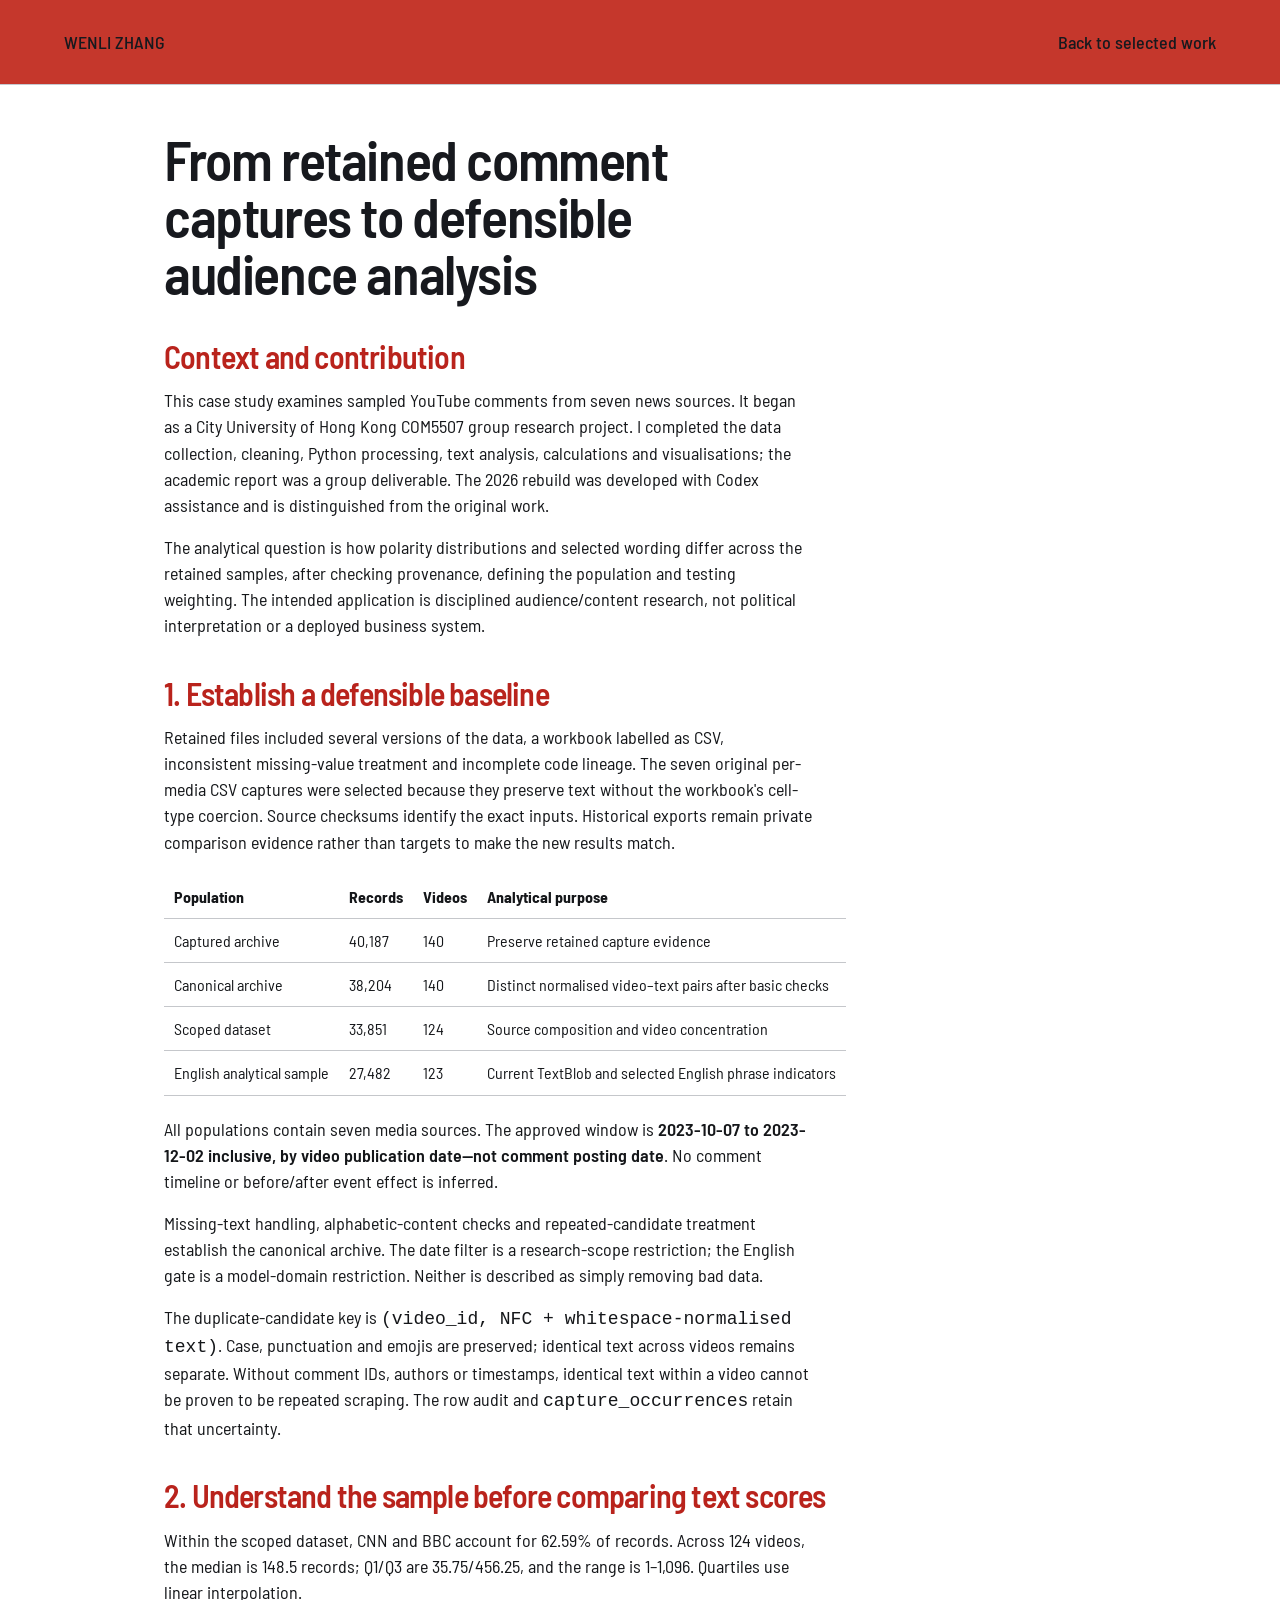
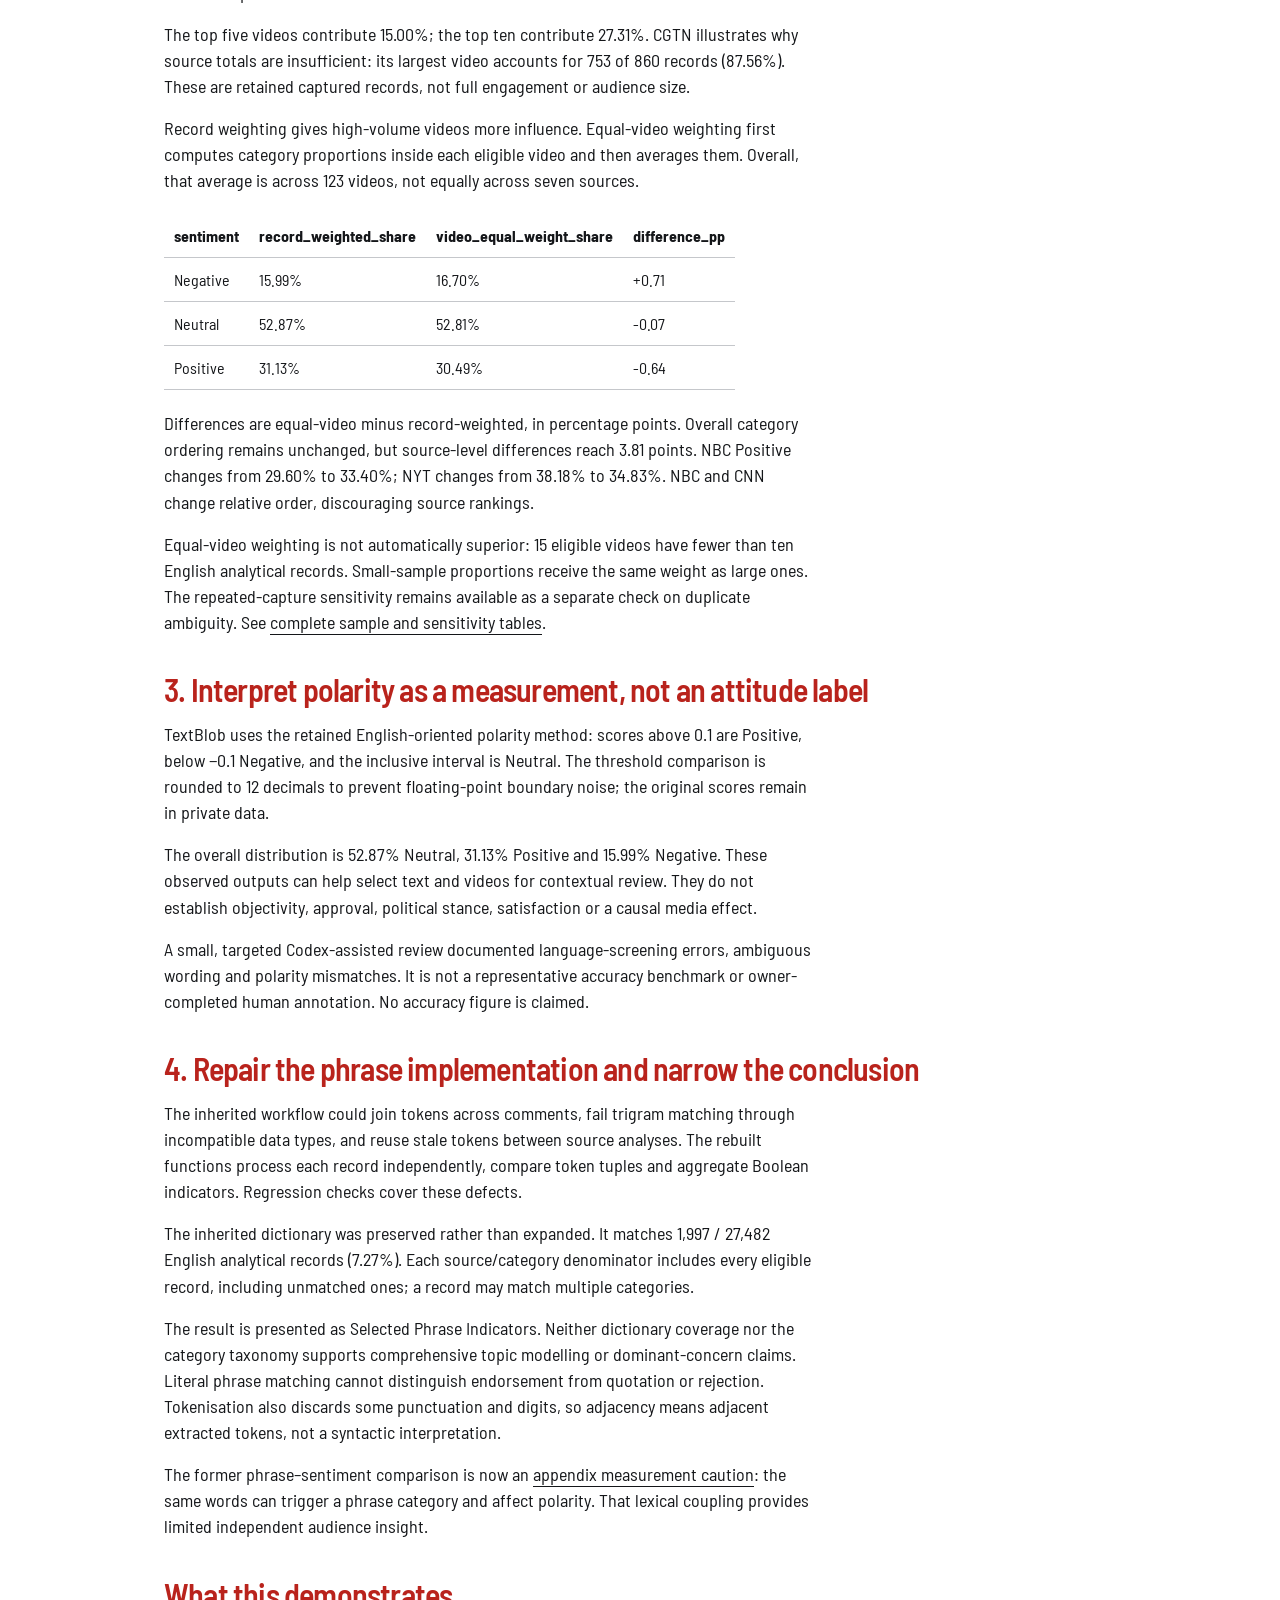
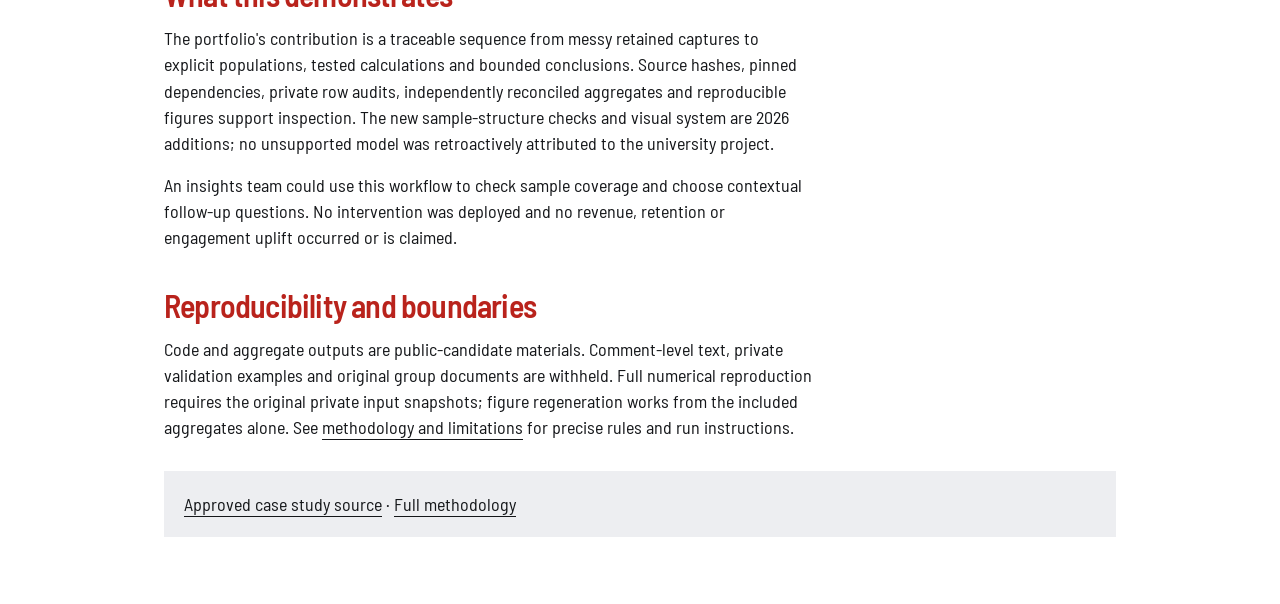
==== p01.html @ 50dbca5f "Publish approved Business Analyst portfolio" ====
<!doctype html><html lang="en"><head><meta charset="utf-8"><meta name="viewport" content="width=device-width,initial-scale=1"><title>Audience Comment Analysis · Wenli Zhang</title><link rel="stylesheet" href="case.css"></head><body><header class="detail-header"><nav class="wrap nav"><a href="index.html">WENLI ZHANG</a><a href="index.html#p01">Back to selected work</a></nav></header><main class="detail"><h1>From retained comment captures to defensible audience analysis</h1>
<h2>Context and contribution</h2>
<p>This case study examines sampled YouTube comments from seven news sources. It began as a City University of Hong Kong COM5507 group research project. I completed the data collection, cleaning, Python processing, text analysis, calculations and visualisations; the academic report was a group deliverable. The 2026 rebuild was developed with Codex assistance and is distinguished from the original work.</p>
<p>The analytical question is how polarity distributions and selected wording differ across the retained samples, after checking provenance, defining the population and testing weighting. The intended application is disciplined audience/content research, not political interpretation or a deployed business system.</p>
<h2>1. Establish a defensible baseline</h2>
<p>Retained files included several versions of the data, a workbook labelled as CSV, inconsistent missing-value treatment and incomplete code lineage. The seven original per-media CSV captures were selected because they preserve text without the workbook&#x27;s cell-type coercion. Source checksums identify the exact inputs. Historical exports remain private comparison evidence rather than targets to make the new results match.</p>
<table>
<tr><th>Population</th><th>Records</th><th>Videos</th><th>Analytical purpose</th></tr>
<tr><td>Captured archive</td><td>40,187</td><td>140</td><td>Preserve retained capture evidence</td></tr>
<tr><td>Canonical archive</td><td>38,204</td><td>140</td><td>Distinct normalised video–text pairs after basic checks</td></tr>
<tr><td>Scoped dataset</td><td>33,851</td><td>124</td><td>Source composition and video concentration</td></tr>
<tr><td>English analytical sample</td><td>27,482</td><td>123</td><td>Current TextBlob and selected English phrase indicators</td></tr>
</table>
<p>All populations contain seven media sources. The approved window is <strong>2023-10-07 to 2023-12-02 inclusive, by video publication date—not comment posting date</strong>. No comment timeline or before/after event effect is inferred.</p>
<p>Missing-text handling, alphabetic-content checks and repeated-candidate treatment establish the canonical archive. The date filter is a research-scope restriction; the English gate is a model-domain restriction. Neither is described as simply removing bad data.</p>
<p>The duplicate-candidate key is <code>(video_id, NFC + whitespace-normalised text)</code>. Case, punctuation and emojis are preserved; identical text across videos remains separate. Without comment IDs, authors or timestamps, identical text within a video cannot be proven to be repeated scraping. The row audit and <code>capture_occurrences</code> retain that uncertainty.</p>
<h2>2. Understand the sample before comparing text scores</h2>
<p>Within the scoped dataset, CNN and BBC account for 62.59% of records. Across 124 videos, the median is 148.5 records; Q1/Q3 are 35.75/456.25, and the range is 1–1,096. Quartiles use linear interpolation.</p>
<p>The top five videos contribute 15.00%; the top ten contribute 27.31%. CGTN illustrates why source totals are insufficient: its largest video accounts for 753 of 860 records (87.56%). These are retained captured records, not full engagement or audience size.</p>
<p>Record weighting gives high-volume videos more influence. Equal-video weighting first computes category proportions inside each eligible video and then averages them. Overall, that average is across 123 videos, not equally across seven sources.</p>
<table>
<tr><th>sentiment</th><th>record_weighted_share</th><th>video_equal_weight_share</th><th>difference_pp</th></tr>
<tr><td>Negative</td><td>15.99%</td><td>16.70%</td><td>+0.71</td></tr>
<tr><td>Neutral</td><td>52.87%</td><td>52.81%</td><td>-0.07</td></tr>
<tr><td>Positive</td><td>31.13%</td><td>30.49%</td><td>-0.64</td></tr>
</table>
<p>Differences are equal-video minus record-weighted, in percentage points. Overall category ordering remains unchanged, but source-level differences reach 3.81 points. NBC Positive changes from 29.60% to 33.40%; NYT changes from 38.18% to 34.83%. NBC and CNN change relative order, discouraging source rankings.</p>
<p>Equal-video weighting is not automatically superior: 15 eligible videos have fewer than ten English analytical records. Small-sample proportions receive the same weight as large ones. The repeated-capture sensitivity remains available as a separate check on duplicate ambiguity. See <a href="SAMPLE_STRUCTURE.md">complete sample and sensitivity tables</a>.</p>
<h2 id="measurement">3. Interpret polarity as a measurement, not an attitude label</h2>
<p>TextBlob uses the retained English-oriented polarity method: scores above 0.1 are Positive, below −0.1 Negative, and the inclusive interval is Neutral. The threshold comparison is rounded to 12 decimals to prevent floating-point boundary noise; the original scores remain in private data.</p>
<p>The overall distribution is 52.87% Neutral, 31.13% Positive and 15.99% Negative. These observed outputs can help select text and videos for contextual review. They do not establish objectivity, approval, political stance, satisfaction or a causal media effect.</p>
<p>A small, targeted Codex-assisted review documented language-screening errors, ambiguous wording and polarity mismatches. It is not a representative accuracy benchmark or owner-completed human annotation. No accuracy figure is claimed.</p>
<h2 id="validation-detail">4. Repair the phrase implementation and narrow the conclusion</h2>
<p>The inherited workflow could join tokens across comments, fail trigram matching through incompatible data types, and reuse stale tokens between source analyses. The rebuilt functions process each record independently, compare token tuples and aggregate Boolean indicators. Regression checks cover these defects.</p>
<p>The inherited dictionary was preserved rather than expanded. It matches 1,997 / 27,482 English analytical records (7.27%). Each source/category denominator includes every eligible record, including unmatched ones; a record may match multiple categories.</p>
<p>The result is presented as Selected Phrase Indicators. Neither dictionary coverage nor the category taxonomy supports comprehensive topic modelling or dominant-concern claims. Literal phrase matching cannot distinguish endorsement from quotation or rejection. Tokenisation also discards some punctuation and digits, so adjacency means adjacent extracted tokens, not a syntactic interpretation.</p>
<p>The former phrase–sentiment comparison is now an <a href="APPENDIX_PHRASE_SENTIMENT.md">appendix measurement caution</a>: the same words can trigger a phrase category and affect polarity. That lexical coupling provides limited independent audience insight.</p>
<h2>What this demonstrates</h2>
<p>The portfolio&#x27;s contribution is a traceable sequence from messy retained captures to explicit populations, tested calculations and bounded conclusions. Source hashes, pinned dependencies, private row audits, independently reconciled aggregates and reproducible figures support inspection. The new sample-structure checks and visual system are 2026 additions; no unsupported model was retroactively attributed to the university project.</p>
<p>An insights team could use this workflow to check sample coverage and choose contextual follow-up questions. No intervention was deployed and no revenue, retention or engagement uplift occurred or is claimed.</p>
<h2>Reproducibility and boundaries</h2>
<p>Code and aggregate outputs are public-candidate materials. Comment-level text, private validation examples and original group documents are withheld. Full numerical reproduction requires the original private input snapshots; figure regeneration works from the included aggregates alone. See <a href="METHODOLOGY_AND_LIMITATIONS.md">methodology and limitations</a> for precise rules and run instructions.</p><div class="source-links"><a href="CASE_STUDY.md">Approved case study source</a> · <a href="METHODOLOGY_AND_LIMITATIONS.md">Full methodology</a></div></main></body></html>
---- case.css ----
@font-face{font-family:Barlow;src:url(barlow-semi-condensed-0.ttf);font-weight:400;font-display:swap}
@font-face{font-family:Barlow;src:url(barlow-semi-condensed-1.ttf);font-weight:500;font-display:swap}
@font-face{font-family:Barlow;src:url(barlow-semi-condensed-2.ttf);font-weight:600;font-display:swap}
@font-face{font-family:Barlow;src:url(barlow-semi-condensed-3.ttf);font-weight:700;font-display:swap}
:root{--red:oklch(55% .18 29);--red-dark:oklch(46% .15 29);--ink:oklch(20% .006 260);--muted:oklch(44% .012 260);--grey:oklch(95% .004 260);--line:oklch(83% .006 260);--white:oklch(100% 0 0);--soft-ink:oklch(83% .005 260);--space:clamp(22px,5vw,72px)}
*{box-sizing:border-box}html{scroll-behavior:smooth;scroll-padding-top:24px}body{margin:0;background:var(--white);color:var(--ink);font:400 18px/1.45 Barlow,'Arial Narrow',sans-serif}a{color:inherit;text-underline-offset:5px}button{font:inherit;color:inherit;cursor:pointer}button,a{-webkit-tap-highlight-color:transparent}a:focus-visible,button:focus-visible,[tabindex]:focus-visible{outline:3px solid currentColor;outline-offset:5px}h1,h2,h3,p{margin:0}h1,h2,h3{text-wrap:balance}h1,h2{line-height:1.02;letter-spacing:-.025em;font-weight:600}h2{font-size:clamp(2.5rem,4vw,3.5rem)}h3{font-size:1.65rem;line-height:1.2;font-weight:600}p{max-width:70ch;text-wrap:pretty}strong,b{font-weight:600}.wrap{max-width:1360px;margin:auto;padding-inline:var(--space)}.skip{position:absolute;top:-100px;left:20px;background:white;color:black;z-index:10;padding:15px}.skip:focus{top:10px}.hero-band{background:var(--red);color:white}.nav{display:flex;align-items:center;justify-content:space-between;padding-block:20px}.nav a{display:inline-flex;min-height:44px;align-items:center;text-decoration:none;font-weight:500}.wordmark{font-size:1.05rem}.nav>div{display:flex;gap:30px}.hero{padding-block:45px 32px;display:grid;grid-template-columns:1.3fr 1fr;gap:48px;align-items:end}.hero h1{font-size:clamp(3.2rem,7.1vw,6rem);white-space:nowrap}.role{font-size:clamp(1.45rem,2.5vw,2rem);margin-top:15px;font-weight:500}.positioning{font-size:clamp(1.45rem,2.5vw,2rem);line-height:1.2}.hero-aside>p+p{font-size:1rem;margin-top:18px}.text-link{display:inline-flex;align-items:center;justify-content:space-between;gap:28px;font-weight:500;text-decoration:none;border-bottom:1px solid currentColor;min-height:44px}.hero .text-link{margin-top:19px}.text-link span{transition:transform .2s ease-out}.text-link:hover span{transform:translate(2px,-2px)}.hero-chain{display:flex;gap:24px;align-items:center;padding-block:15px 24px;font-size:1rem}.hero-chain b{font-weight:400;opacity:.65}.hero-chain span{transition:transform .2s ease-out}.hero-chain:hover span:nth-last-child(1){transform:translateX(5px)}
.p01{padding-block:54px 50px}.project-heading{display:grid;grid-template-columns:72px 1fr auto;gap:22px;align-items:end}.project-number{font-size:2.75rem;font-weight:600;align-self:start;color:var(--red-dark);line-height:1}.project-purpose{font-size:1.05rem;margin-bottom:10px;color:var(--muted)}.project-heading .text-link{margin-bottom:2px}.evidence-summary{display:grid;grid-template-columns:1.65fr 1fr 1fr;gap:34px;margin-top:30px;align-items:start}.evidence-summary>a{text-decoration:none}.evidence-summary strong{font-size:clamp(2.8rem,4.2vw,4rem);line-height:1.1;display:block;color:var(--red-dark);font-variant-numeric:tabular-nums}.evidence-summary .population strong{white-space:nowrap}.evidence-summary small{font-size:.65em}.evidence-summary p{font-size:1.08rem;margin-top:8px;max-width:26ch}.tool-line{margin-top:20px;font-size:1rem;font-weight:500}.decision{margin-top:34px;border-top:2px solid var(--ink);background:var(--grey);padding:24px 28px 18px}.decision-head{display:flex;justify-content:space-between;gap:25px;align-items:center}.context{font-size:1rem}.context b{font-size:1.2rem}.context span{margin-inline:8px;color:var(--muted)}.tabs{display:flex;gap:24px;margin-top:20px;border-bottom:1px solid var(--line)}.tabs button{border:0;background:none;padding:10px 0;min-height:44px;position:relative}.tabs button[aria-selected=true]{font-weight:600;color:var(--red-dark)}.tabs button[aria-selected=true]:after{content:'';height:3px;background:currentColor;position:absolute;bottom:-1px;left:0;right:0}#decision-panel{padding-block:22px;min-height:260px}.view-title{font-size:1.2rem;font-weight:500;margin-bottom:16px}.view-note{font-size:1rem;color:var(--muted);margin-top:14px}.distribution{display:grid;grid-template-columns:1fr 1fr 1fr;gap:32px}.distribution strong{font-size:2.5rem;line-height:1;display:block;margin:9px 0 13px;font-variant-numeric:tabular-nums}.bar-track{height:14px;background:oklch(86% .005 260);position:relative}.bar-mark{display:block;height:100%;width:var(--value);background:var(--ink)}.distribution>div:nth-child(2) .bar-mark{background:oklch(58% .008 260)}.distribution>div:nth-child(3) .bar-mark{background:var(--red)}.axis-note{font-size:.9rem;margin-top:8px;color:var(--muted)}.decision-foot{border-top:1px solid var(--line);padding-top:13px;display:flex;justify-content:space-between;gap:20px;font-size:.95rem}.decision-foot p{max-width:65ch}.source-table{width:100%;border-collapse:collapse;font-size:1rem;table-layout:fixed}.source-table th{text-align:left;font-weight:500;padding:8px 12px 8px 0}.source-table td{padding:7px 12px 7px 0;border-top:1px solid var(--line);font-variant-numeric:tabular-nums}.source-table .source-value{position:relative;isolation:isolate;padding:3px 5px;display:block}.source-table th:first-child{width:15%}.source-table th:nth-child(2){width:16%}.weight-legend{display:flex;gap:20px;font-size:.95rem;margin-bottom:16px;flex-wrap:wrap}.weight-legend span:before{content:'';display:inline-block;width:18px;height:8px;background:var(--ink);margin-right:7px}.weight-legend span+span:before{background:var(--red)}.weight-grid{display:grid;grid-template-columns:repeat(3,1fr);gap:30px}.weight-item h4{margin:0 0 12px;font-size:1.15rem;font-weight:500}.weight-row{display:grid;grid-template-columns:1fr 58px;gap:10px;align-items:center;margin-bottom:8px;font-size:1rem;font-variant-numeric:tabular-nums}.weight-row .bar-track{height:9px}.weight-row:nth-of-type(2) .bar-mark{background:var(--red)}.delta{font-size:1.5rem;font-weight:600;margin-top:10px;display:block}.weight-message{margin-top:19px;font-size:1.05rem;max-width:none}.weight-message strong{color:var(--red-dark)}
.validation{margin-top:34px;display:grid;grid-template-columns:1fr 2fr;gap:38px;border-top:1px solid var(--line);padding-top:28px;align-items:center}.coverage-number strong{font-size:clamp(4rem,7vw,6rem);line-height:1;color:var(--red-dark);display:block}.coverage-number span{font-size:1rem}.validation p{margin-top:10px;font-size:1.05rem;max-width:62ch}.claim-chain{list-style:none;padding:0;margin:18px 0 12px;display:flex;align-items:center;gap:18px;font-size:1rem}.claim-chain li:not(:last-child):after{content:'→';margin-left:18px}.claim-chain s{color:var(--muted);text-decoration-thickness:1px}.claim-chain strong{color:var(--red-dark)}.validation a{font-size:1rem;display:inline-block;min-height:32px}
.p02{background:var(--ink);color:white;padding-block:44px 34px}.p02 .project-number{color:oklch(75% .14 29)}.p02 .project-purpose{color:var(--soft-ink)}.p02 h2{font-size:clamp(2.5rem,3.6vw,3.15rem)}.experiment{margin-top:30px}.console-heading{display:flex;justify-content:space-between;gap:20px;align-items:center;margin-bottom:18px}.console-heading span{font-size:1rem;color:var(--soft-ink)}.experiment-layout{display:grid;grid-template-columns:260px 1fr;border-top:1px solid oklch(47% .01 260);border-bottom:1px solid oklch(47% .01 260)}.experiment-tabs{display:flex;flex-direction:column;padding-block:14px}.experiment-tabs button{border:0;background:transparent;display:flex;align-items:center;text-align:left;padding:15px 18px;font-size:2rem;font-weight:500;gap:20px}.experiment-tabs button>span{font-size:.95rem;color:var(--soft-ink)}.experiment-tabs button b{font-size:1rem;margin-left:auto;opacity:0}.experiment-tabs button[aria-selected=true]{background:var(--red)}.experiment-tabs button[aria-selected=true] span{color:white}.experiment-tabs button[aria-selected=true] b{opacity:1}#experiment-panel{padding:24px 32px;background:oklch(25% .007 260);min-height:280px}.experiment-view h4{font-size:1.55rem;font-weight:500;margin:0 0 13px}.signal-list{display:flex;gap:34px;margin:0 0 20px;padding:0;list-style:none}.signal-list strong{font-size:1.7rem}.signal-list span{display:block;color:var(--soft-ink);font-size:.95rem}.experiment-view p{font-size:1.05rem;max-width:66ch}.experiment-view p+p{margin-top:12px}.console-note{color:var(--soft-ink);font-size:.95rem!important}.prompt-flow{display:grid;grid-template-columns:1fr 1fr;gap:26px;margin-top:20px}.prompt-flow strong{display:block;font-size:1.25rem;margin-bottom:7px}.prompt-flow span{font-size:1rem;color:var(--soft-ink)}.test-plan{display:flex;gap:24px;margin-top:20px;flex-wrap:wrap}.test-plan span{padding-bottom:7px;border-bottom:1px solid var(--soft-ink);font-size:1.2rem}.p02-foot{display:flex;justify-content:space-between;gap:20px;margin-top:19px;font-size:.95rem;color:var(--soft-ink)}
.capabilities{padding-block:43px 45px}.capabilities>h2{font-size:clamp(1.75rem,3vw,2.45rem)}.cap-grid{display:grid;grid-template-columns:1fr 1fr 1fr;gap:40px;margin-top:25px}.cap-grid a{text-decoration:none;position:relative}.cap-grid h3{font-size:2rem;color:var(--red-dark);margin-bottom:8px}.cap-grid p{font-size:1.12rem}.cap-grid span{font-size:1rem;color:var(--muted);display:block;margin-top:8px}.cap-grid b{display:block;margin-top:15px;font-size:1rem}.cap-grid a:hover b{text-decoration:underline}footer{background:var(--grey);padding-block:35px}.contact-layout{display:grid;grid-template-columns:1.3fr 1fr;gap:40px}.background-path{font-size:1.5rem;font-weight:500;line-height:1.2}.education{font-size:1rem;margin-top:16px;color:var(--muted)}.contact-card h2{font-size:2.5rem}.contact-card>p{margin-top:9px;font-size:1.2rem}.contact-links{display:flex;gap:27px;margin-top:15px}.contact-links a{min-height:44px;display:flex;align-items:center;font-size:1.1rem}
.detail-header{background:var(--red);color:white}.detail{max-width:900px;margin:auto;padding:45px 24px 70px}.detail h1{font-size:3.5rem;margin-bottom:30px}.detail h2{font-size:2rem;margin-top:32px;margin-bottom:15px}.detail h3{margin-top:25px;margin-bottom:10px}.detail p{margin-bottom:16px}.detail ul{padding-left:23px}.detail table{border-collapse:collapse;width:100%;font-size:1rem;display:block;overflow:auto;margin-block:20px}.detail td,.detail th{text-align:left;padding:10px;border-bottom:1px solid var(--line)}.detail pre{white-space:pre-wrap;font-family:inherit}.detail .source-links{background:var(--grey);padding:20px;margin-top:30px}
@media(max-width:1100px){.hero{grid-template-columns:1.2fr 1fr;gap:30px}.hero h1{font-size:clamp(3.2rem,6.8vw,5rem)}.evidence-summary{gap:22px;grid-template-columns:1.5fr 1fr 1fr}.evidence-summary strong{font-size:3rem}.decision-head{align-items:start;flex-direction:column;gap:9px}.project-heading{grid-template-columns:60px 1fr auto}.claim-chain{gap:10px}.claim-chain li:not(:last-child):after{margin-left:10px}.experiment-layout{grid-template-columns:210px 1fr}.experiment-tabs button{font-size:1.7rem}}
@media(max-width:760px){body{font-size:17px}.nav{padding-block:10px}.nav>div{gap:18px}.nav .wordmark{font-size:.95rem}.nav a{font-size:1rem}.hero{display:block;padding-block:25px 22px}.hero h1{font-size:clamp(2.8rem,10vw,4.5rem)}.role{font-size:1.5rem;margin-top:10px}.hero-aside{margin-top:26px}.positioning{font-size:1.7rem}.hero-aside>p+p{font-size:1rem}.hero-chain{gap:12px;justify-content:space-between;padding-bottom:23px;font-size:.95rem}.hero-chain b{font-size:.9rem}.p01{padding-block:32px}.project-heading{grid-template-columns:45px 1fr;gap:13px}.project-heading h2{font-size:2.3rem}.project-number{font-size:2rem}.project-purpose{font-size:1rem;margin-bottom:8px}.project-heading>.text-link{grid-column:2;justify-self:start;font-size:1rem}.evidence-summary{grid-template-columns:1fr 1fr;gap:24px 19px;margin-top:25px}.population{grid-column:1/-1}.evidence-summary strong{font-size:2.8rem}.population strong{font-size:clamp(2.55rem,9vw,3.8rem)}.evidence-summary p{font-size:1rem;max-width:22ch}.tool-line{font-size:.95rem}.decision{margin-top:25px;padding:19px 16px 16px;margin-inline:-6px}.decision h3{font-size:1.5rem}.context{font-size:.95rem}.context b{font-size:1.1rem}.context span{margin-inline:3px}.tabs{gap:22px;margin-top:15px}.tabs button{font-size:1rem}.distribution{display:block}.distribution>div{display:grid;grid-template-columns:1fr auto;align-items:center;margin-bottom:20px}.distribution strong{font-size:1.7rem;margin:0}.distribution .bar-track{grid-column:1/-1;margin-top:8px;height:11px}.view-title{font-size:1.1rem}.axis-note{font-size:.9rem}.decision-foot{display:block;font-size:.95rem}.decision-foot a{margin-top:8px;display:inline-block;min-height:35px}.source-table{font-size:.92rem}.source-table th{font-size:.875rem;padding-right:5px}.source-table td{padding-right:5px}.source-table th:first-child{width:15%}.source-table th:nth-child(2){width:18%}.source-table .source-value{padding-inline:2px}.weight-grid{grid-template-columns:1fr;gap:17px}.weight-item{display:grid;grid-template-columns:90px 1fr;gap:0 12px}.weight-item h4{grid-column:1;grid-row:1/3;font-size:1rem}.weight-row{grid-column:2;margin-bottom:4px}.delta{grid-column:2;font-size:1.1rem;margin-top:2px}.weight-legend{gap:12px;font-size:.9rem}.weight-message{font-size:1rem}.validation{grid-template-columns:1fr;gap:18px;margin-top:27px;padding-top:22px}.coverage-number{display:flex;align-items:baseline;gap:16px}.coverage-number strong{font-size:4.2rem}.claim-chain{display:block;margin-block:17px}.claim-chain li{margin-bottom:10px}.claim-chain li:not(:last-child):after{content:'↓';display:block;margin:6px 0 0}.validation h3{font-size:1.6rem}.p02{padding-block:32px}.p02 h2{font-size:2.3rem}.console-heading{display:block}.console-heading h3{font-size:1.5rem}.console-heading span{display:block;margin-top:8px;font-size:.95rem}.experiment-layout{display:block}.experiment-tabs{flex-direction:row;padding:12px 0;gap:3px}.experiment-tabs button{font-size:1.2rem;flex:1;justify-content:center;padding:12px 3px;gap:6px}.experiment-tabs button>span{font-size:.875rem}.experiment-tabs button b{display:none}#experiment-panel{padding:20px 17px;min-height:315px}.signal-list{gap:23px}.signal-list strong{font-size:1.5rem}.experiment-view h4{font-size:1.4rem}.prompt-flow{gap:18px}.p02-foot{display:block}.p02-foot p+p{margin-top:8px}.capabilities{padding-block:31px}.capabilities>h2{font-size:1.75rem}.cap-grid{grid-template-columns:1fr;gap:23px}.cap-grid a{padding-bottom:20px;border-bottom:1px solid var(--line)}.cap-grid a:last-child{border:0;padding-bottom:0}.cap-grid h3{font-size:1.9rem}.cap-grid b{margin-top:8px}.contact-layout{grid-template-columns:1fr;gap:28px}.contact-card h2{font-size:2.3rem}.detail h1{font-size:2.7rem}}
@media(prefers-reduced-motion:reduce){html{scroll-behavior:auto}*,*:before,*:after{animation:none!important;transition:none!important}}
@media print{.tabs,.experiment-tabs,.skip,.nav{display:none}body{color:black}a{color:inherit}.hero-band,.p02,footer{background:white;color:black}.p02 .project-purpose,.console-heading span,.console-note,.p02-foot{color:black}#experiment-panel{background:white}}

.sr-only{position:absolute;width:1px;height:1px;padding:0;margin:-1px;overflow:hidden;clip:rect(0,0,0,0);white-space:nowrap;border:0}

.source-value:before{content:"";position:absolute;inset:0 auto 0 0;width:var(--value);background:oklch(85% .008 260);z-index:-1}
#population-graphic{margin-top:18px;max-width:450px}.population-row{display:grid;grid-template-columns:105px 1fr 52px;gap:10px;align-items:center;font-size:.95rem;margin-top:8px}.population-row i{display:block;height:8px;position:relative;background:var(--grey)}.population-row i:before{content:'';height:100%;display:block;width:var(--stage);background:var(--ink)}.population-row:last-child i:before{background:var(--red)}.population-row b{text-align:right;font-weight:500;font-variant-numeric:tabular-nums}#coverage-graphic{height:17px;max-width:285px;background:var(--grey);margin-top:17px}#coverage-graphic span{height:100%;display:block;background:var(--red)}
.signal-graphic,.generation-graphic,.test-graphic{display:grid;grid-template-columns:1.1fr 45px 1fr;align-items:center;gap:25px;margin:22px 0}.signal-inputs>div:first-child{font-size:1.8rem;font-weight:500;display:flex;justify-content:space-between;gap:15px;border-bottom:2px solid white;padding-bottom:8px}.signal-inputs>div:first-child span{color:var(--soft-ink);font-size:1.4rem}.signal-context{font-size:1.15rem;margin-top:12px;display:flex;gap:15px;justify-content:space-between;align-items:center}.signal-context small{font-size:.9rem;color:var(--soft-ink)}.flow-arrow{font-size:2.2rem;font-weight:400;color:oklch(75% .14 29);text-align:center}.reference-output strong,.test-end strong{font-size:1.65rem;display:block;line-height:1.15}.reference-output>span,.test-end>span,.draft-output>span{display:block;font-size:1rem;color:var(--soft-ink);margin-top:9px}.pattern-strip{display:flex;gap:12px;flex-wrap:wrap;margin:18px 0 14px}.pattern-strip span{padding:4px 11px;border:1px solid oklch(56% .01 260);font-size:.95rem}.prompt-rules{display:flex;flex-direction:column;gap:10px}.prompt-rules span{font-size:1.15rem;padding-block:4px;border-bottom:1px solid oklch(52% .01 260)}.draft-slots{display:flex;gap:8px;margin-bottom:12px}.draft-slots i{font-style:normal;display:flex;justify-content:center;align-items:center;width:35px;height:46px;border:1px solid var(--soft-ink);font-size:1.05rem}.draft-output>strong{display:block;font-size:1.5rem}.test-branches{display:flex;flex-direction:column;gap:7px}.test-branches span{border:1px solid oklch(56% .01 260);padding:7px 13px;font-size:1.2rem}.test-branches b{font-size:.9rem;color:var(--soft-ink);text-align:center}.test-status{font-size:.95rem!important;color:oklch(78% .12 29);font-weight:500;margin-top:15px}
@media(min-width:761px) and (max-width:1100px){.evidence-summary{grid-template-columns:1.6fr 1fr;gap:22px 35px}.population{grid-row:1/3}.weight-proof,.phrase-proof{grid-column:2}.evidence-summary strong{font-size:2.8rem}.signal-graphic,.generation-graphic,.test-graphic{gap:12px;grid-template-columns:1fr 25px 1fr}.signal-inputs>div:first-child{font-size:1.4rem}.signal-context{display:block}.reference-output strong,.test-end strong{font-size:1.4rem}.draft-slots{gap:4px}.draft-slots i{width:25px}}
@media(max-width:760px){.population-row{font-size:.9rem;grid-template-columns:102px 1fr 50px}.coverage-number{flex-wrap:wrap}#coverage-graphic{flex-basis:100%;margin-top:0;max-width:none}.signal-graphic,.generation-graphic,.test-graphic{grid-template-columns:1fr;gap:13px;margin:17px 0}.flow-arrow{transform:rotate(90deg);justify-self:center;font-size:1.6rem;line-height:1}.signal-inputs>div:first-child{font-size:1.65rem}.signal-context{margin-top:7px}.reference-output strong,.test-end strong{font-size:1.5rem}.reference-output>span,.test-end>span,.draft-output>span{margin-top:4px}.pattern-strip{gap:8px}.pattern-strip span{padding:3px 7px;font-size:.9rem}.draft-slots i{width:40px;height:47px}.prompt-rules{gap:7px}.prompt-rules span{font-size:1.1rem}.test-branches{flex-direction:row;align-items:center}.test-branches span{font-size:1rem;padding:6px 8px}.test-status{font-size:.9rem!important}}

/* C5 case hierarchy; personal name stays black. */
.detail-header a{color:#17191e}.detail h1{color:#17191e;max-width:18ch;line-height:1.02}.detail h2{margin-top:2.4rem;color:#b9231c}.detail{max-width:1000px}.detail p{max-width:72ch}.detail-header{border-bottom:1px solid #c5c9d0}
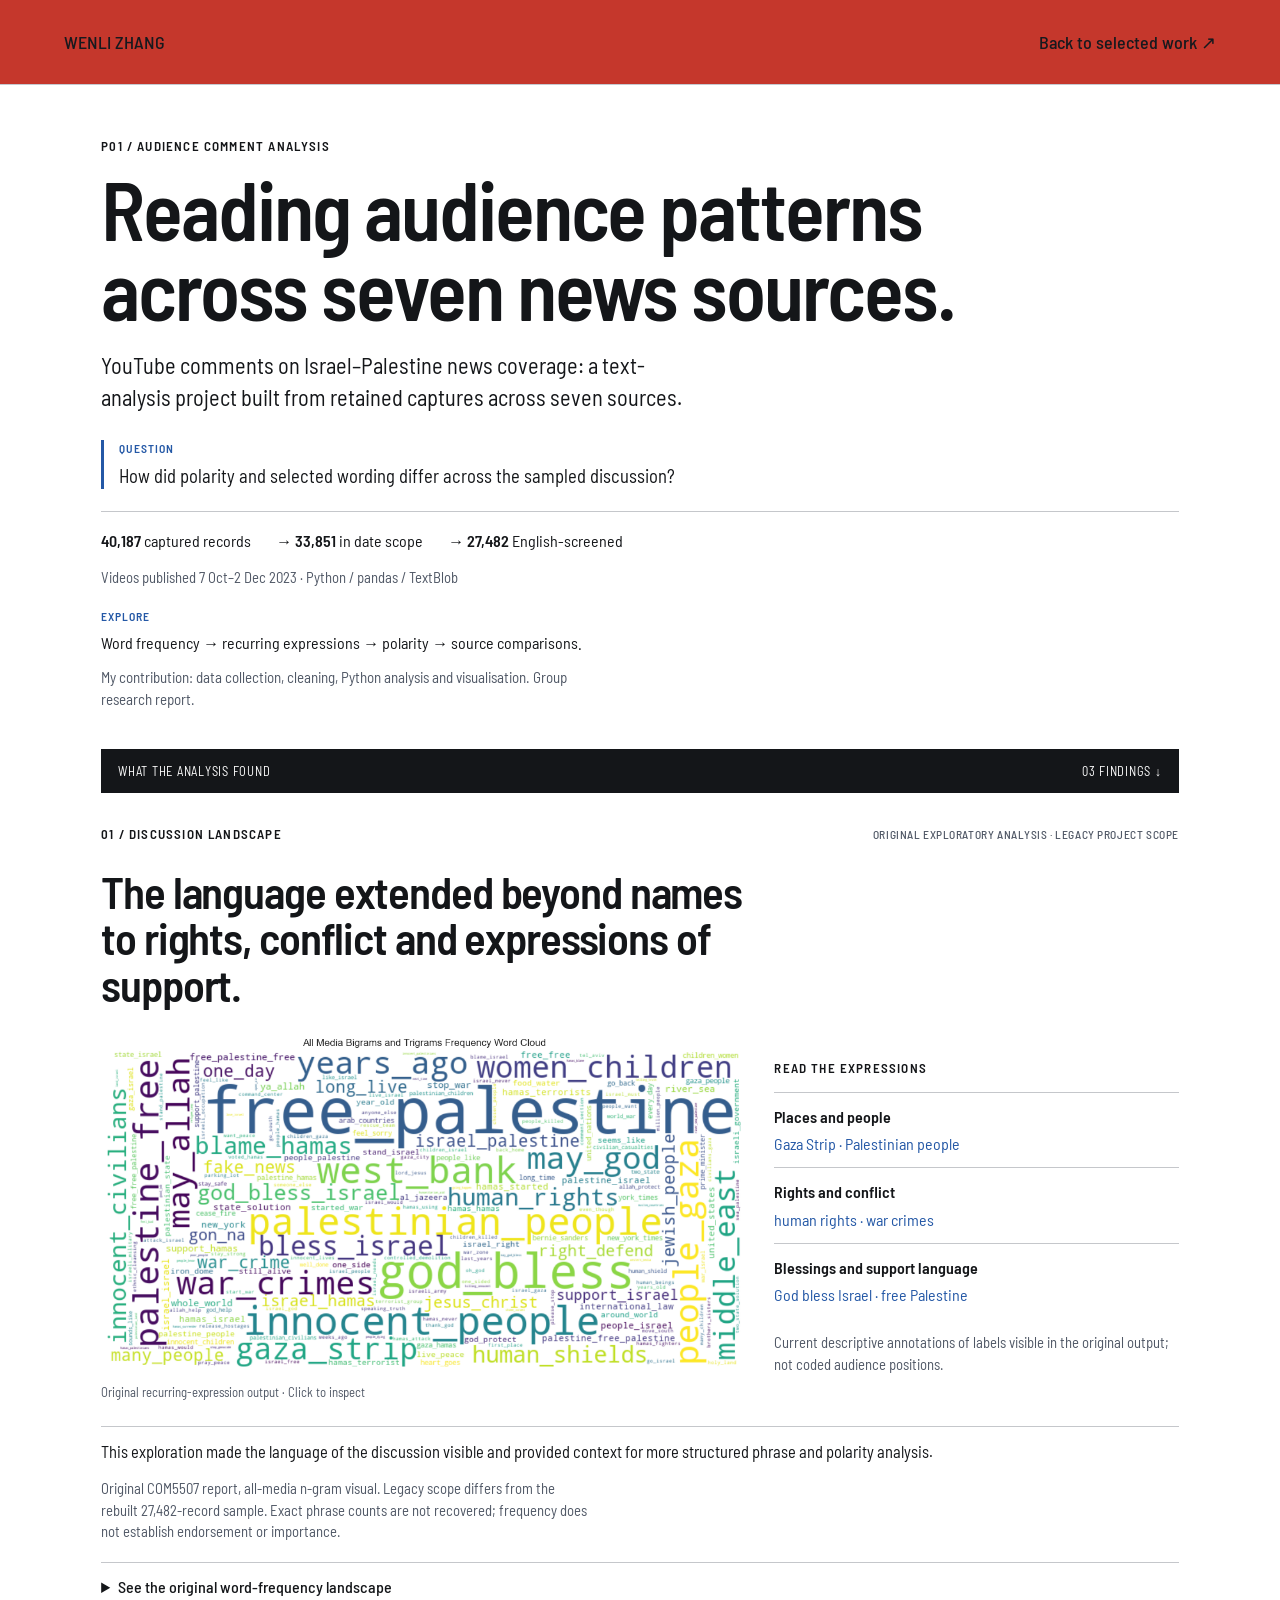
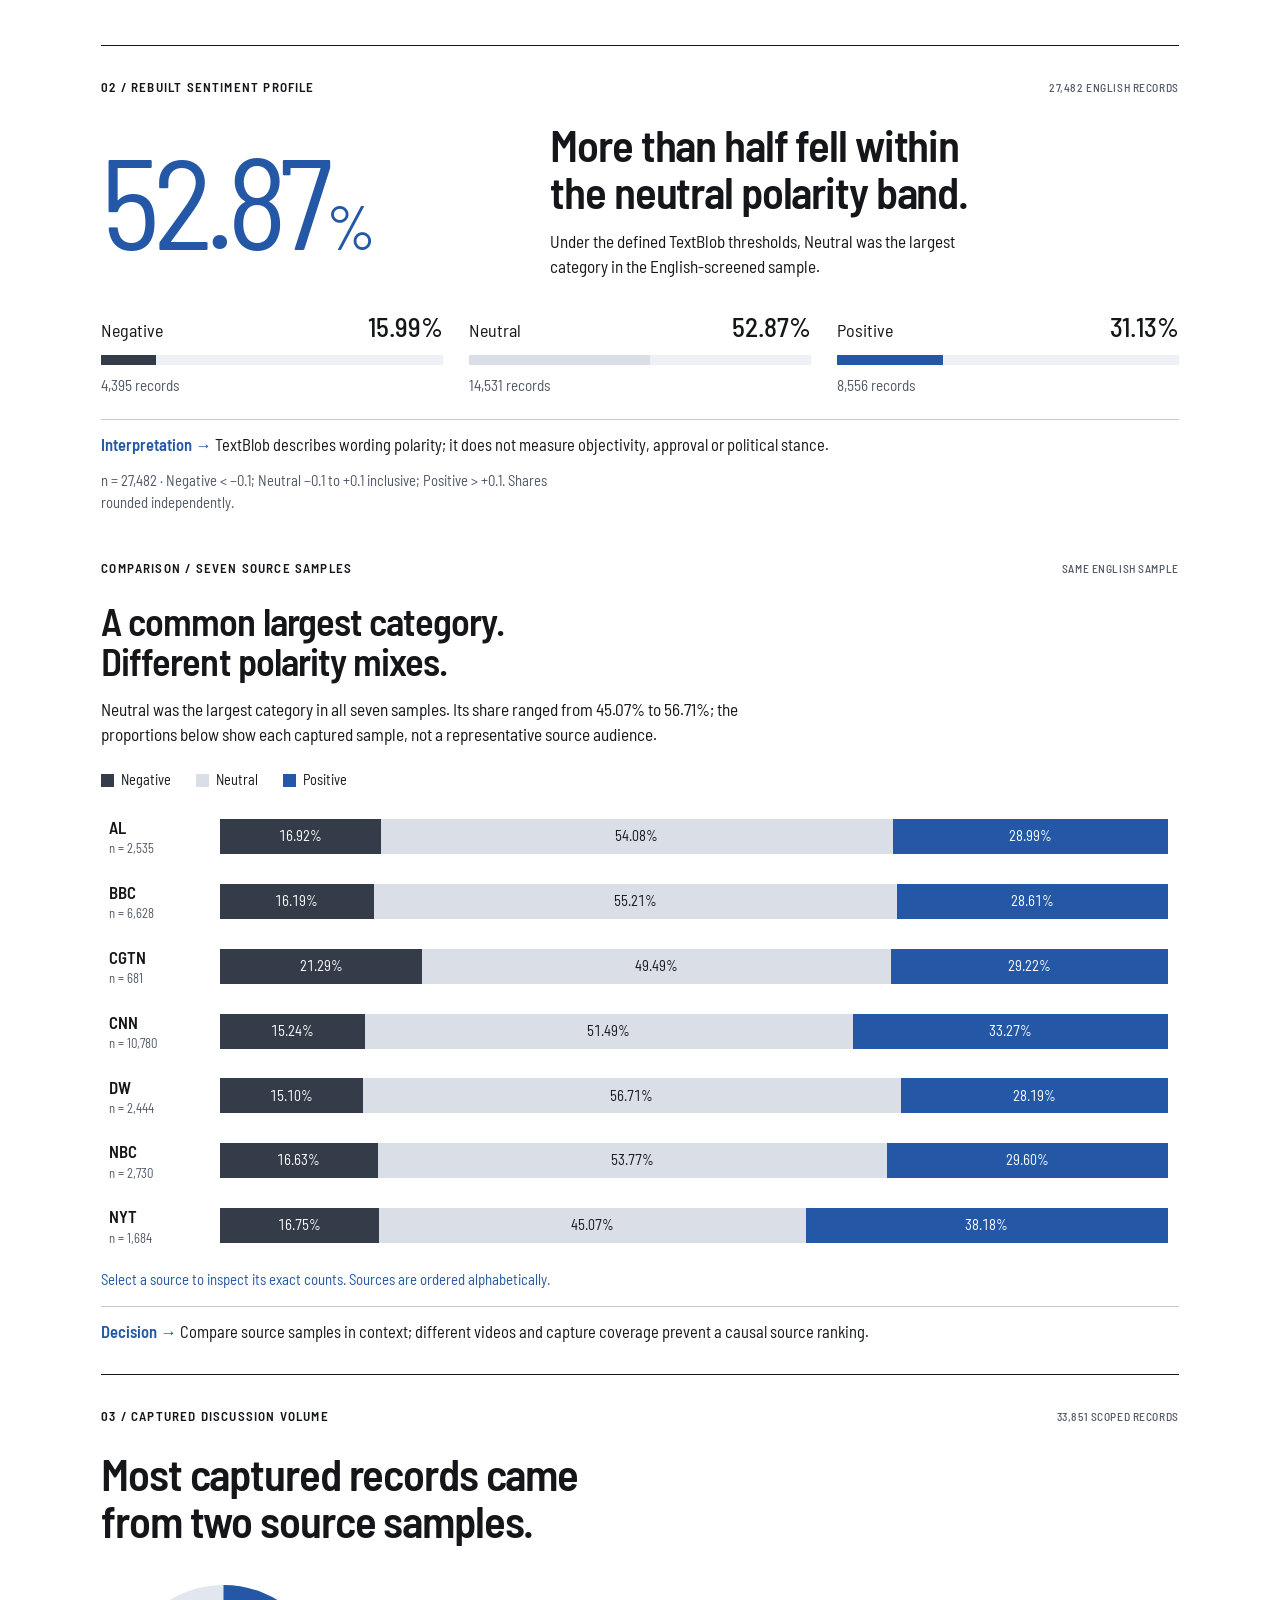
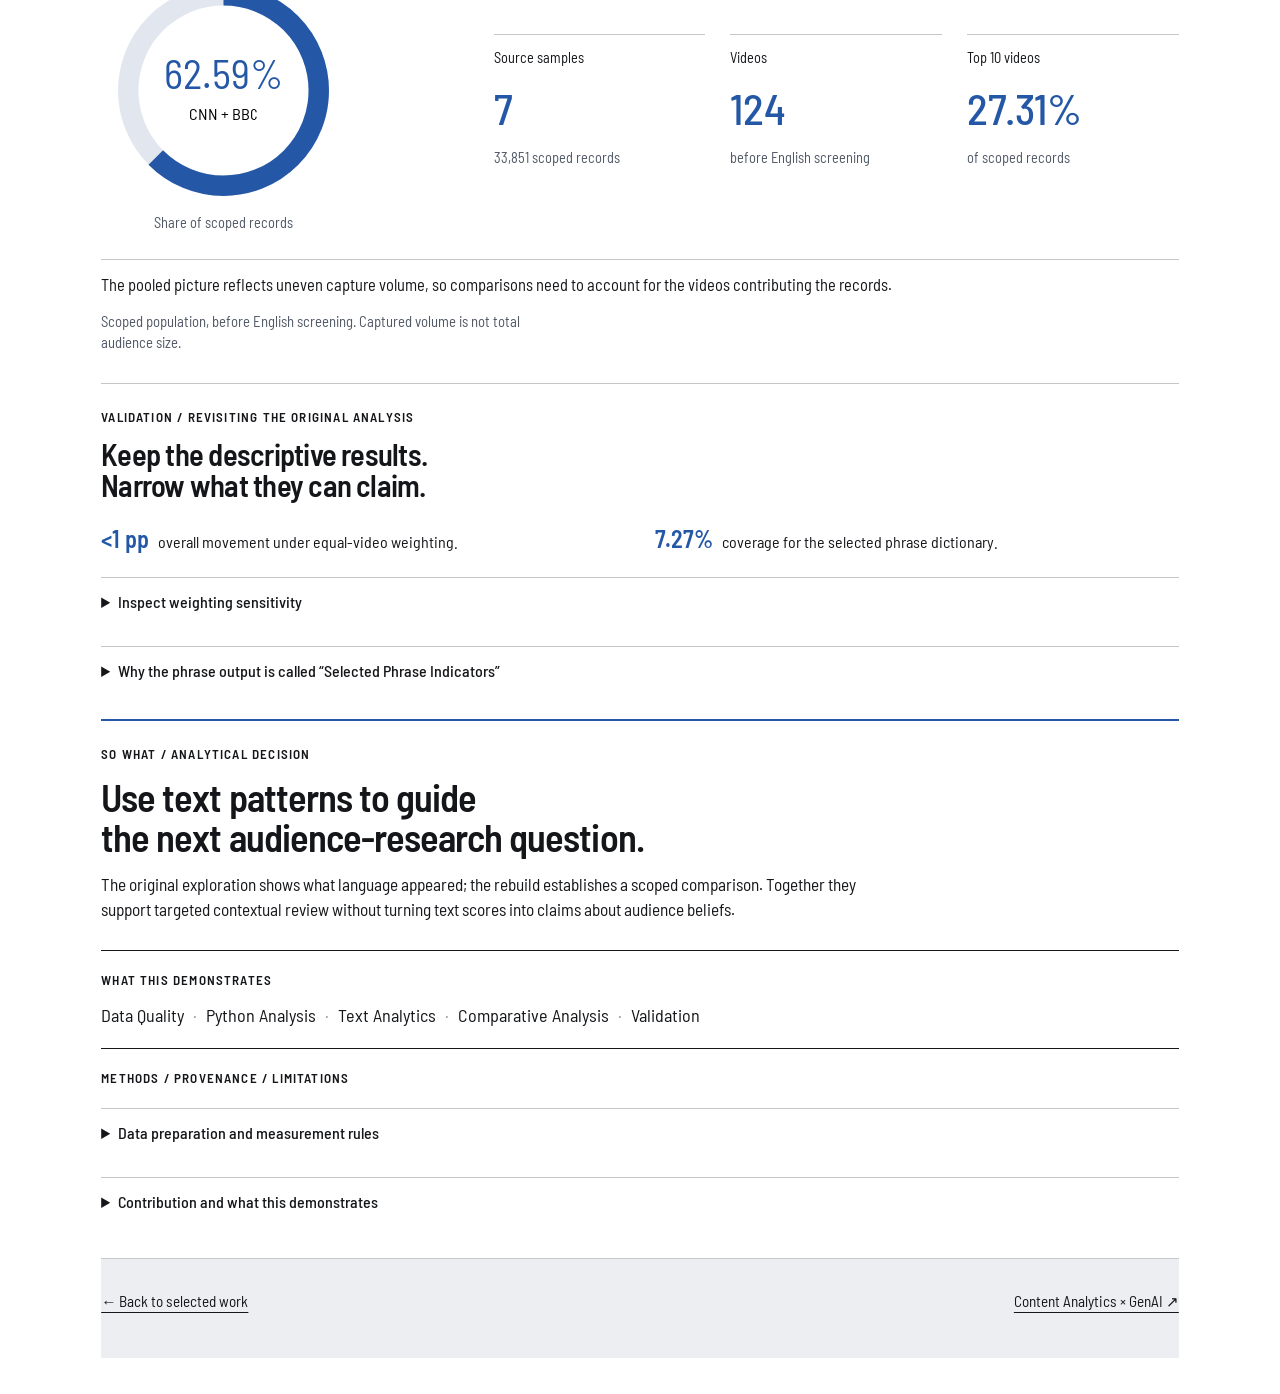
==== commit 81cf3c2e: "Publish approved portfolio with four final homepage refinements Publish the approved local review ca" ====
--- a/p01.html
+++ b/p01.html
@@ -1,42 +1,5 @@
-<!doctype html><html lang="en"><head><meta charset="utf-8"><meta name="viewport" content="width=device-width,initial-scale=1"><title>Audience Comment Analysis · Wenli Zhang</title><link rel="stylesheet" href="case.css"></head><body><header class="detail-header"><nav class="wrap nav"><a href="index.html">WENLI ZHANG</a><a href="index.html#p01">Back to selected work</a></nav></header><main class="detail"><h1>From retained comment captures to defensible audience analysis</h1>
-<h2>Context and contribution</h2>
-<p>This case study examines sampled YouTube comments from seven news sources. It began as a City University of Hong Kong COM5507 group research project. I completed the data collection, cleaning, Python processing, text analysis, calculations and visualisations; the academic report was a group deliverable. The 2026 rebuild was developed with Codex assistance and is distinguished from the original work.</p>
-<p>The analytical question is how polarity distributions and selected wording differ across the retained samples, after checking provenance, defining the population and testing weighting. The intended application is disciplined audience/content research, not political interpretation or a deployed business system.</p>
-<h2>1. Establish a defensible baseline</h2>
-<p>Retained files included several versions of the data, a workbook labelled as CSV, inconsistent missing-value treatment and incomplete code lineage. The seven original per-media CSV captures were selected because they preserve text without the workbook&#x27;s cell-type coercion. Source checksums identify the exact inputs. Historical exports remain private comparison evidence rather than targets to make the new results match.</p>
-<table>
-<tr><th>Population</th><th>Records</th><th>Videos</th><th>Analytical purpose</th></tr>
-<tr><td>Captured archive</td><td>40,187</td><td>140</td><td>Preserve retained capture evidence</td></tr>
-<tr><td>Canonical archive</td><td>38,204</td><td>140</td><td>Distinct normalised video–text pairs after basic checks</td></tr>
-<tr><td>Scoped dataset</td><td>33,851</td><td>124</td><td>Source composition and video concentration</td></tr>
-<tr><td>English analytical sample</td><td>27,482</td><td>123</td><td>Current TextBlob and selected English phrase indicators</td></tr>
-</table>
-<p>All populations contain seven media sources. The approved window is <strong>2023-10-07 to 2023-12-02 inclusive, by video publication date—not comment posting date</strong>. No comment timeline or before/after event effect is inferred.</p>
-<p>Missing-text handling, alphabetic-content checks and repeated-candidate treatment establish the canonical archive. The date filter is a research-scope restriction; the English gate is a model-domain restriction. Neither is described as simply removing bad data.</p>
-<p>The duplicate-candidate key is <code>(video_id, NFC + whitespace-normalised text)</code>. Case, punctuation and emojis are preserved; identical text across videos remains separate. Without comment IDs, authors or timestamps, identical text within a video cannot be proven to be repeated scraping. The row audit and <code>capture_occurrences</code> retain that uncertainty.</p>
-<h2>2. Understand the sample before comparing text scores</h2>
-<p>Within the scoped dataset, CNN and BBC account for 62.59% of records. Across 124 videos, the median is 148.5 records; Q1/Q3 are 35.75/456.25, and the range is 1–1,096. Quartiles use linear interpolation.</p>
-<p>The top five videos contribute 15.00%; the top ten contribute 27.31%. CGTN illustrates why source totals are insufficient: its largest video accounts for 753 of 860 records (87.56%). These are retained captured records, not full engagement or audience size.</p>
-<p>Record weighting gives high-volume videos more influence. Equal-video weighting first computes category proportions inside each eligible video and then averages them. Overall, that average is across 123 videos, not equally across seven sources.</p>
-<table>
-<tr><th>sentiment</th><th>record_weighted_share</th><th>video_equal_weight_share</th><th>difference_pp</th></tr>
-<tr><td>Negative</td><td>15.99%</td><td>16.70%</td><td>+0.71</td></tr>
-<tr><td>Neutral</td><td>52.87%</td><td>52.81%</td><td>-0.07</td></tr>
-<tr><td>Positive</td><td>31.13%</td><td>30.49%</td><td>-0.64</td></tr>
-</table>
-<p>Differences are equal-video minus record-weighted, in percentage points. Overall category ordering remains unchanged, but source-level differences reach 3.81 points. NBC Positive changes from 29.60% to 33.40%; NYT changes from 38.18% to 34.83%. NBC and CNN change relative order, discouraging source rankings.</p>
-<p>Equal-video weighting is not automatically superior: 15 eligible videos have fewer than ten English analytical records. Small-sample proportions receive the same weight as large ones. The repeated-capture sensitivity remains available as a separate check on duplicate ambiguity. See <a href="SAMPLE_STRUCTURE.md">complete sample and sensitivity tables</a>.</p>
-<h2 id="measurement">3. Interpret polarity as a measurement, not an attitude label</h2>
-<p>TextBlob uses the retained English-oriented polarity method: scores above 0.1 are Positive, below −0.1 Negative, and the inclusive interval is Neutral. The threshold comparison is rounded to 12 decimals to prevent floating-point boundary noise; the original scores remain in private data.</p>
-<p>The overall distribution is 52.87% Neutral, 31.13% Positive and 15.99% Negative. These observed outputs can help select text and videos for contextual review. They do not establish objectivity, approval, political stance, satisfaction or a causal media effect.</p>
-<p>A small, targeted Codex-assisted review documented language-screening errors, ambiguous wording and polarity mismatches. It is not a representative accuracy benchmark or owner-completed human annotation. No accuracy figure is claimed.</p>
-<h2 id="validation-detail">4. Repair the phrase implementation and narrow the conclusion</h2>
-<p>The inherited workflow could join tokens across comments, fail trigram matching through incompatible data types, and reuse stale tokens between source analyses. The rebuilt functions process each record independently, compare token tuples and aggregate Boolean indicators. Regression checks cover these defects.</p>
-<p>The inherited dictionary was preserved rather than expanded. It matches 1,997 / 27,482 English analytical records (7.27%). Each source/category denominator includes every eligible record, including unmatched ones; a record may match multiple categories.</p>
-<p>The result is presented as Selected Phrase Indicators. Neither dictionary coverage nor the category taxonomy supports comprehensive topic modelling or dominant-concern claims. Literal phrase matching cannot distinguish endorsement from quotation or rejection. Tokenisation also discards some punctuation and digits, so adjacency means adjacent extracted tokens, not a syntactic interpretation.</p>
-<p>The former phrase–sentiment comparison is now an <a href="APPENDIX_PHRASE_SENTIMENT.md">appendix measurement caution</a>: the same words can trigger a phrase category and affect polarity. That lexical coupling provides limited independent audience insight.</p>
-<h2>What this demonstrates</h2>
-<p>The portfolio&#x27;s contribution is a traceable sequence from messy retained captures to explicit populations, tested calculations and bounded conclusions. Source hashes, pinned dependencies, private row audits, independently reconciled aggregates and reproducible figures support inspection. The new sample-structure checks and visual system are 2026 additions; no unsupported model was retroactively attributed to the university project.</p>
-<p>An insights team could use this workflow to check sample coverage and choose contextual follow-up questions. No intervention was deployed and no revenue, retention or engagement uplift occurred or is claimed.</p>
-<h2>Reproducibility and boundaries</h2>
-<p>Code and aggregate outputs are public-candidate materials. Comment-level text, private validation examples and original group documents are withheld. Full numerical reproduction requires the original private input snapshots; figure regeneration works from the included aggregates alone. See <a href="METHODOLOGY_AND_LIMITATIONS.md">methodology and limitations</a> for precise rules and run instructions.</p><div class="source-links"><a href="CASE_STUDY.md">Approved case study source</a> · <a href="METHODOLOGY_AND_LIMITATIONS.md">Full methodology</a></div></main></body></html>+<!doctype html><html lang="en"><head><meta charset="utf-8"><meta name="viewport" content="width=device-width,initial-scale=1"><title>Audience Comment Analysis · Wenli Zhang</title><link rel="stylesheet" href="case.css?v=mobile-final"><link rel="stylesheet" href="case-results.css"></head><body class="results-case"><a class="skip" href="#main">Skip to findings</a><header class="detail-header"><nav class="wrap nav"><a href="index.html">WENLI ZHANG</a><a href="index.html#p01">Back to selected work ↗</a></nav></header><main id="main" class="results-wrap"><section class="case-intro"><p class="eyebrow">P01 / AUDIENCE COMMENT ANALYSIS</p><h1>Reading audience patterns<br> across seven news sources.</h1><p class="standfirst">YouTube comments on Israel–Palestine news coverage: a text-analysis project built from retained captures across seven sources.</p><p class="case-question"><b>QUESTION</b> How did polarity and selected wording differ across the sampled discussion?</p><div class="scope-line"><span><b>40,187</b> captured records</span><span>→ <b>33,851</b> in date scope</span><span>→ <b>27,482</b> English-screened</span></div><p class="micro">Videos published 7 Oct–2 Dec 2023 · Python / pandas / TextBlob</p><p class="analysis-bridge"><b>EXPLORE</b> Word frequency → recurring expressions → polarity → source comparisons.</p><p class="ownership">My contribution: data collection, cleaning, Python analysis and visualisation. Group research report.</p></section><div class="findings-divider"><span>WHAT THE ANALYSIS FOUND</span><span>03 FINDINGS ↓</span></div>
+<section class="finding lexical-finding" id="discussion-landscape" aria-labelledby="lexical-title"><div class="section-top"><p class="eyebrow">01 / DISCUSSION LANDSCAPE</p><span class="evidence-tag">ORIGINAL EXPLORATORY ANALYSIS · LEGACY PROJECT SCOPE</span></div><h2 id="lexical-title">The language extended beyond names<br> to rights, conflict and expressions of support.</h2><div class="original-lexical"><figure class="phrase-original"><a href="p01-original-expressions.png" target="_blank" rel="noopener"><img src="p01-original-expressions.png" alt="Authentic original all-media bigram and trigram word cloud, including free Palestine, human rights, war crimes, God bless Israel, innocent people and Gaza Strip."></a><figcaption>Original recurring-expression output · Click to inspect</figcaption></figure><div class="lexical-reading"><p class="eyebrow">READ THE EXPRESSIONS</p><dl><div><dt>Places and people</dt><dd>Gaza Strip · Palestinian people</dd></div><div><dt>Rights and conflict</dt><dd>human rights · war crimes</dd></div><div><dt>Blessings and support language</dt><dd>God bless Israel · free Palestine</dd></div></dl><p class="micro">Current descriptive annotations of labels visible in the original output; not coded audience positions.</p></div></div><p class="reading">This exploration made the language of the discussion visible and provided context for more structured phrase and polarity analysis.</p><p class="micro">Original COM5507 report, all-media n-gram visual. Legacy scope differs from the rebuilt 27,482-record sample. Exact phrase counts are not recovered; frequency does not establish endorsement or importance.</p><details class="original-words"><summary>See the original word-frequency landscape</summary><figure><img src="p01-original-words.png" alt="Original all-media word-frequency cloud with prominent words Israel, Hamas, Gaza and people."><figcaption>Authentic original word-frequency output · Legacy project scope</figcaption></figure></details></section><section class="finding" aria-labelledby="profile-title"><div class="section-top"><p class="eyebrow">02 / REBUILT SENTIMENT PROFILE</p><span class="evidence-tag">27,482 ENGLISH RECORDS</span></div><div class="finding-lead"><div class="big-stat">52.87<span>%</span></div><div><h2 id="profile-title">More than half fell within<br> the neutral polarity band.</h2><p>Under the defined TextBlob thresholds, Neutral was the largest category in the English-screened sample.</p></div></div><div class="polarity-chart" aria-label="Polarity distribution across 27,482 English-screened records"><div><span>Negative</span><strong>15.99%</strong><div class="rail"><i class="negative" style="width:15.99228586%"></i></div><small>4,395 records</small></div><div><span>Neutral</span><strong>52.87%</strong><div class="rail"><i class="neutral" style="width:52.87460883%"></i></div><small>14,531 records</small></div><div><span>Positive</span><strong>31.13%</strong><div class="rail"><i class="positive" style="width:31.13310531%"></i></div><small>8,556 records</small></div></div><p class="reading"><b>Interpretation →</b> TextBlob describes wording polarity; it does not measure objectivity, approval or political stance.</p><p class="micro">n = 27,482 · Negative &lt; −0.1; Neutral −0.1 to +0.1 inclusive; Positive &gt; +0.1. Shares rounded independently.</p></section>
+<section class="source-comparison" aria-labelledby="source-title"><div class="section-top"><p class="eyebrow">COMPARISON / SEVEN SOURCE SAMPLES</p><span class="evidence-tag">SAME ENGLISH SAMPLE</span></div><h2 id="source-title">A common largest category.<br> Different polarity mixes.</h2><p class="section-deck">Neutral was the largest category in all seven samples. Its share ranged from 45.07% to 56.71%; the proportions below show each captured sample, not a representative source audience.</p><div class="chart-legend"><span><i class="negative"></i>Negative</span><span><i class="neutral"></i>Neutral</span><span><i class="positive"></i>Positive</span></div><div class="source-chart"><button class="source-row" type="button" aria-pressed="false" data-source="AL" data-detail="AL · n = 2,535. Negative 16.92% (429) · Neutral 54.08% (1,371) · Positive 28.99% (735)." aria-label="Inspect AL: Negative 16.92% (429) · Neutral 54.08% (1,371) · Positive 28.99% (735)"><span class="source-name">AL<small>n = 2,535</small></span><span class="stack" aria-hidden="true"><span class="seg negative" style="--share:16.92307692%"><span>16.92%</span></span><span class="seg neutral" style="--share:54.08284024%"><span>54.08%</span></span><span class="seg positive" style="--share:28.99408284%"><span>28.99%</span></span></span></button><button class="source-row" type="button" aria-pressed="false" data-source="BBC" data-detail="BBC · n = 6,628. Negative 16.19% (1,073) · Neutral 55.21% (3,659) · Positive 28.61% (1,896)." aria-label="Inspect BBC: Negative 16.19% (1,073) · Neutral 55.21% (3,659) · Positive 28.61% (1,896)"><span class="source-name">BBC<small>n = 6,628</small></span><span class="stack" aria-hidden="true"><span class="seg negative" style="--share:16.18889559%"><span>16.19%</span></span><span class="seg neutral" style="--share:55.20519010%"><span>55.21%</span></span><span class="seg positive" style="--share:28.60591430%"><span>28.61%</span></span></span></button><button class="source-row" type="button" aria-pressed="false" data-source="CGTN" data-detail="CGTN · n = 681. Negative 21.29% (145) · Neutral 49.49% (337) · Positive 29.22% (199)." aria-label="Inspect CGTN: Negative 21.29% (145) · Neutral 49.49% (337) · Positive 29.22% (199)"><span class="source-name">CGTN<small>n = 681</small></span><span class="stack" aria-hidden="true"><span class="seg negative" style="--share:21.29221733%"><span>21.29%</span></span><span class="seg neutral" style="--share:49.48604993%"><span>49.49%</span></span><span class="seg positive" style="--share:29.22173275%"><span>29.22%</span></span></span></button><button class="source-row" type="button" aria-pressed="false" data-source="CNN" data-detail="CNN · n = 10,780. Negative 15.24% (1,643) · Neutral 51.49% (5,551) · Positive 33.27% (3,586)." aria-label="Inspect CNN: Negative 15.24% (1,643) · Neutral 51.49% (5,551) · Positive 33.27% (3,586)"><span class="source-name">CNN<small>n = 10,780</small></span><span class="stack" aria-hidden="true"><span class="seg negative" style="--share:15.24118738%"><span>15.24%</span></span><span class="seg neutral" style="--share:51.49350649%"><span>51.49%</span></span><span class="seg positive" style="--share:33.26530612%"><span>33.27%</span></span></span></button><button class="source-row" type="button" aria-pressed="false" data-source="DW" data-detail="DW · n = 2,444. Negative 15.10% (369) · Neutral 56.71% (1,386) · Positive 28.19% (689)." aria-label="Inspect DW: Negative 15.10% (369) · Neutral 56.71% (1,386) · Positive 28.19% (689)"><span class="source-name">DW<small>n = 2,444</small></span><span class="stack" aria-hidden="true"><span class="seg negative" style="--share:15.09819967%"><span>15.10%</span></span><span class="seg neutral" style="--share:56.71031097%"><span>56.71%</span></span><span class="seg positive" style="--share:28.19148936%"><span>28.19%</span></span></span></button><button class="source-row" type="button" aria-pressed="false" data-source="NBC" data-detail="NBC · n = 2,730. Negative 16.63% (454) · Neutral 53.77% (1,468) · Positive 29.60% (808)." aria-label="Inspect NBC: Negative 16.63% (454) · Neutral 53.77% (1,468) · Positive 29.60% (808)"><span class="source-name">NBC<small>n = 2,730</small></span><span class="stack" aria-hidden="true"><span class="seg negative" style="--share:16.63003663%"><span>16.63%</span></span><span class="seg neutral" style="--share:53.77289377%"><span>53.77%</span></span><span class="seg positive" style="--share:29.59706960%"><span>29.60%</span></span></span></button><button class="source-row" type="button" aria-pressed="false" data-source="NYT" data-detail="NYT · n = 1,684. Negative 16.75% (282) · Neutral 45.07% (759) · Positive 38.18% (643)." aria-label="Inspect NYT: Negative 16.75% (282) · Neutral 45.07% (759) · Positive 38.18% (643)"><span class="source-name">NYT<small>n = 1,684</small></span><span class="stack" aria-hidden="true"><span class="seg negative" style="--share:16.74584323%"><span>16.75%</span></span><span class="seg neutral" style="--share:45.07125891%"><span>45.07%</span></span><span class="seg positive" style="--share:38.18289786%"><span>38.18%</span></span></span></button></div><p id="source-readout" class="inspection" aria-live="polite">Select a source to inspect its exact counts. Sources are ordered alphabetically.</p><p class="reading"><b>Decision →</b> Compare source samples in context; different videos and capture coverage prevent a causal source ranking.</p></section>
+
+<section class="finding concentration-finding" aria-labelledby="concentration-title"><div class="section-top"><p class="eyebrow">03 / CAPTURED DISCUSSION VOLUME</p><span class="evidence-tag">33,851 SCOPED RECORDS</span></div><h2 id="concentration-title">Most captured records came<br> from two source samples.</h2><div class="concentration-story"><figure class="volume-ring"><svg viewBox="0 0 180 180" role="img" aria-label="CNN and BBC together contribute62.59 percent of33851 scoped records"><circle cx="90" cy="90" r="70" fill="none" stroke="#e2e7ef" stroke-width="15"/><circle cx="90" cy="90" r="70" fill="none" stroke="#2458a6" stroke-width="15" pathLength="100" stroke-dasharray="62.59 37.41" transform="rotate(-90 90 90)"/><text x="90" y="89" text-anchor="middle" fill="#2458a6" font-size="30">62.59%</text><text x="90" y="112" text-anchor="middle" font-size="12">CNN + BBC</text></svg><figcaption>Share of scoped records</figcaption></figure><div class="volume-facts"><div><span>Source samples</span><b>7</b><small>33,851 scoped records</small></div><div><span>Videos</span><b>124</b><small>before English screening</small></div><div><span>Top 10 videos</span><b>27.31%</b><small>of scoped records</small></div></div></div><p class="reading">The pooled picture reflects uneven capture volume, so comparisons need to account for the videos contributing the records.</p><p class="micro">Scoped population, before English screening. Captured volume is not total audience size.</p></section><section class="compact-validation" id="validation-detail"><p class="eyebrow">VALIDATION / REVISITING THE ORIGINAL ANALYSIS</p><h2>Keep the descriptive results.<br> Narrow what they can claim.</h2><div class="validation-summary"><p><b>&lt;1 pp</b> overall movement under equal-video weighting.</p><p><b>7.27%</b> coverage for the selected phrase dictionary.</p></div><details><summary>Inspect weighting sensitivity</summary><div class="robustness-heading"><h3>Does equal-video weighting change the picture?</h3><b>&lt;1 pp <small>overall movement</small></b></div><div class="chart-legend"><span><i class="record-key"></i>Record-weighted</span><span><i class="video-key"></i>Equal-video</span></div><div class="weight-result"><span>Negative</span><div class="paired-bars"><div><i style="width:15.992285859835528%"></i><b>15.99%</b></div><div><i style="width:16.698100430167738%"></i><b>16.70%</b></div></div><strong>+0.71<small> pp</small></strong></div><div class="weight-result"><span>Neutral</span><div class="paired-bars"><div><i style="width:52.87460883487374%"></i><b>52.87%</b></div><div><i style="width:52.80749013719491%"></i><b>52.81%</b></div></div><strong>-0.07<small> pp</small></strong></div><div class="weight-result"><span>Positive</span><div class="paired-bars"><div><i style="width:31.133105305290737%"></i><b>31.13%</b></div><div><i style="width:30.494409432637347%"></i><b>30.49%</b></div></div><strong>-0.64<small> pp</small></strong></div><p class="micro">27,482 English records / 123 videos · Equal-video = mean of within-video category shares. Change = equal-video minus record-weighted, in percentage points.</p><p class="reading"><b>Judgment →</b> Overall ordering stays the same, but source/category movement reaches <b>3.81 pp</b> (NBC Positive: 29.60% → 33.40%). The pooled result is more stable than individual source comparisons.</p><details><summary>Inspect the weighting trade-off</summary><p>Equal-video weighting gives small and large videos equal influence; 15 eligible videos have fewer than 10 English records. It is a sensitivity check, not automatically a better estimate. <a href="SAMPLE_STRUCTURE.md">Full sample and sensitivity tables ↗</a></p></details></details><details><summary>Why the phrase output is called “Selected Phrase Indicators”</summary><p>1,997 of 27,482 records matched at least one selected category; 25,485 (92.73%) matched none. This supports a limited wording indicator, not exhaustive topic modelling. Records may match multiple categories; matching cannot distinguish endorsement from quotation or rejection.</p><p>The rebuild repaired record-boundary and token-matching problems, then tested the inherited dictionary rather than expanding it to force coverage.</p></details></section><section class="so-what"><p class="eyebrow">SO WHAT / ANALYTICAL DECISION</p><h2>Use text patterns to guide<br> the next audience-research question.</h2><p>The original exploration shows what language appeared; the rebuild establishes a scoped comparison. Together they support targeted contextual review without turning text scores into claims about audience beliefs.</p></section><section class="demonstrates"><p class="eyebrow">WHAT THIS DEMONSTRATES</p><p>Data Quality <span>·</span> Python Analysis <span>·</span> Text Analytics <span>·</span> Comparative Analysis <span>·</span> Validation</p></section><section class="methods"><p class="eyebrow">METHODS / PROVENANCE / LIMITATIONS</p><details id="measurement"><summary>Data preparation and measurement rules</summary><p>40,187 retained captures became 38,204 canonical video–text pairs, then 33,851 records after the video-date filter. Deduplication uses video ID plus NFC/whitespace-normalised text; case, punctuation and emojis are preserved. Without comment IDs or timestamps, identical text within a video remains an ambiguous duplicate candidate.</p><p>The English gate requires at least 3 word tokens and language probability ≥0.9 (seed 0). It retained 27,482 records. The date is the video publication date, not the comment date. TextBlob threshold comparisons are rounded to 12 decimals. Sarcasm, multilingual text and context remain measurement limitations.</p><p><a href="METHODOLOGY_AND_LIMITATIONS.md">Exact methods and reproduction boundaries ↗</a> · <a href="sentiment_by_media.csv">Source counts CSV ↗</a> · <a href="weighting_comparison.csv">Weighting CSV ↗</a></p></details><details><summary>Contribution and what this demonstrates</summary><p>Originally completed as a CityU COM5507 group research project; all data-related work presented in this portfolio was completed by me. The report was jointly authored. The 2026 rebuild used Codex assistance and added explicit population definitions, sample-structure checks and validation.</p><p>The analytical output is a traceable, bounded audience-research baseline. No intervention, commercial uplift or representative population estimate is claimed. Private comment text is not distributed; full numerical reproduction requires the private source snapshots. <a href="PROVENANCE.md">Provenance ↗</a></p></details></section><footer class="case-end"><a href="index.html#p01">← Back to selected work</a><a href="p02.html">Content Analytics × GenAI ↗</a></footer></main><script src="case-results.js" defer></script></body></html>
--- a/case.css
+++ b/case.css
@@ -24,3 +24,6 @@
 
 /* C5 case hierarchy; personal name stays black. */
 .detail-header a{color:#17191e}.detail h1{color:#17191e;max-width:18ch;line-height:1.02}.detail h2{margin-top:2.4rem;color:#b9231c}.detail{max-width:1000px}.detail p{max-width:72ch}.detail-header{border-bottom:1px solid #c5c9d0}
+
+/* Keep analytical tables readable within narrow case pages. */
+.detail{min-width:0}.detail table{display:block;max-width:100%;overflow-x:auto;overscroll-behavior-x:contain}.detail th,.detail td{white-space:normal}.detail a,.detail code{overflow-wrap:anywhere}
--- a/case-results.css
+++ b/case-results.css
@@ -0,0 +1,12 @@
+/* Case-only presentation; locked analytical values and homepage styles are unchanged. */
+.results-case{--blue:#2458a6;--blue-pale:#a9c4e9;--negative:#343b49;--neutral:#d9dee7;--positive:#2458a6}
+.results-wrap{max-width:1180px;margin:auto;padding:52px clamp(20px,4vw,56px) 36px}.results-wrap h1{font-size:clamp(3rem,6.4vw,5.3rem);max-width:22ch;margin:12px 0 20px;line-height:.98}.results-wrap h2{font-size:clamp(2rem,3.5vw,3rem);line-height:1.04;max-width:32ch}.results-wrap h3{font-size:1.5rem}.eyebrow{font-size:.82rem;font-weight:600;letter-spacing:.09em}.standfirst{font-size:1.4rem;max-width:55ch;margin-bottom:26px}.scope-line{display:flex;flex-wrap:wrap;gap:10px 25px;border-top:1px solid var(--line);padding-top:17px;font-size:1rem}.micro{font-size:.92rem;color:#505866;line-height:1.45;margin-top:14px}.case-intro{padding-bottom:38px}.finding{padding:32px 0 34px;border-top:1px solid var(--ink)}.section-top{display:flex;gap:12px;justify-content:space-between;align-items:baseline;margin-bottom:24px}.evidence-tag{font-size:.72rem;font-weight:500;letter-spacing:.05em;color:#505866;text-align:right}.finding-lead{display:grid;grid-template-columns:1fr 1.5fr;gap:30px;align-items:center}.big-stat{font-size:clamp(5rem,10vw,8rem);line-height:.95;letter-spacing:-.06em;color:var(--blue);white-space:nowrap}.big-stat span{font-size:.48em;letter-spacing:-.04em}.finding-lead p{margin-top:15px;font-size:1.07rem;max-width:46ch}.polarity-chart{display:grid;grid-template-columns:repeat(3,1fr);gap:26px;margin:28px 0 22px}.polarity-chart>div{display:grid;grid-template-columns:1fr auto;align-items:baseline;gap:9px}.polarity-chart strong{font-size:1.7rem;font-weight:500}.polarity-chart small{font-size:.95rem;color:#505866}.rail{height:10px;background:#edf0f5;overflow:hidden}.rail i{display:block;height:100%}.polarity-chart .rail{grid-column:1/-1}.negative{background:var(--negative)}.neutral{background:var(--neutral)}.positive{background:var(--positive)}.reading{padding:13px 0 0;border-top:1px solid var(--line);font-size:1.03rem;max-width:none}.reading b{color:var(--blue)}.section-deck{margin-top:15px;margin-bottom:23px;font-size:1.08rem;max-width:75ch}.chart-legend{display:flex;flex-wrap:wrap;gap:10px 25px;font-size:.9rem;margin:22px 0 15px}.chart-legend span{display:flex;align-items:center;gap:7px}.chart-legend i{width:13px;height:13px;display:block}.source-chart{display:grid;gap:4px}.source-row{display:grid;grid-template-columns:100px 1fr;gap:18px;align-items:center;padding:8px 10px 8px 0;border:1px solid transparent;background:transparent;text-align:left;width:100%;transition:background .16s}.source-row:hover,.source-row:focus-visible,.source-row[aria-pressed=true]{background:#f0f5fc;border-color:#c0d0e6}.source-name{font-size:1.05rem;font-weight:600;padding-left:7px}.source-name small{display:block;color:#505866;font-size:.8rem;font-weight:400}.stack{height:35px;display:flex;width:100%;overflow:hidden}.seg{width:var(--share);display:flex;align-items:center;justify-content:center;font-size:.9rem;font-variant-numeric:tabular-nums}.seg.negative,.seg.positive{color:white}.inspection{font-size:.93rem;min-height:50px;padding:13px 0;color:var(--blue);max-width:none}.archive-inset{padding:24px 26px;background:#f2f4f7;border-left:3px solid var(--blue);margin:0 0 30px}.archive-inset h3{margin-top:8px}.lexical-landscape{display:grid;grid-template-columns:1fr 1fr;gap:20px;margin-top:20px}.lexical-landscape small{font-size:.73rem;letter-spacing:.08em;color:#505866}.lexical-landscape p{font-size:1.17rem;color:var(--blue);margin-top:5px}.results-case details{border-top:1px solid var(--line);margin-top:20px;padding-top:12px}.results-case summary{cursor:pointer;min-height:36px;font-weight:500;font-size:1rem}.results-case summary:focus-visible{outline:3px solid var(--blue);outline-offset:3px}.results-case details p{font-size:1rem;max-width:82ch;margin:12px 0}.concentration{display:grid;grid-template-columns:1fr 1fr;gap:32px;margin-top:25px}.concentration strong{font-size:2.7rem;letter-spacing:-.035em;color:var(--blue);font-weight:500}.concentration p{font-size:1rem;margin:2px 0 10px}.robustness-heading{display:flex;align-items:center;justify-content:space-between;gap:30px;margin-top:29px}.robustness-heading> b{font-size:2.2rem;color:var(--blue);white-space:nowrap;font-weight:500}.robustness-heading small{display:block;font-size:.85rem;color:#505866}.record-key{background:var(--blue)}.video-key{background:var(--blue-pale)}.weight-result{display:grid;grid-template-columns:95px 1fr 85px;gap:20px;align-items:center;margin:18px 0}.weight-result>span{font-weight:500}.weight-result>strong{text-align:right;color:var(--blue);font-size:1.25rem;font-weight:500}.weight-result>strong small{font-size:.8rem}.paired-bars{display:grid;gap:7px}.paired-bars>div{display:flex;align-items:center;position:relative;gap:9px;height:17px}.paired-bars i{height:14px;background:var(--blue);display:block}.paired-bars>div+div i{background:var(--blue-pale)}.paired-bars b{font-size:.86rem;font-weight:500;white-space:nowrap}.claim-decision{display:grid;grid-template-columns:1fr 2fr;gap:34px;background:#f2f4f7;border-top:3px solid var(--blue);padding:28px;margin:0 0 30px}.claim-decision>div>strong{display:block;font-size:5.4rem;line-height:1.1;letter-spacing:-.05em;color:var(--blue);font-weight:500}.claim-decision>div>strong span{font-size:.55em}.claim-decision p:not(.eyebrow){margin-top:10px}.claim-decision small{font-size:.9rem;color:#505866}.decision-chain{display:flex;flex-wrap:wrap;gap:10px 16px;margin-top:19px;font-size:1rem}.decision-chain>span{text-decoration:line-through;color:#626975}.decision-chain strong{display:block;flex-basis:100%;color:var(--blue);font-size:1.3rem}.methods{border-top:1px solid var(--ink);padding-top:20px}.case-end{border-top:1px solid var(--line);margin-top:32px;padding-top:20px;display:flex;justify-content:space-between;gap:20px;font-size:.95rem}.case-end a{min-height:44px;display:inline-flex;align-items:center}.pattern-workspace{display:grid;grid-template-columns:.95fr 1.4fr;gap:30px;border-block:1px solid var(--line);margin:24px 0}.pattern-controls{display:flex;flex-direction:column}.pattern-controls button{background:transparent;border:0;border-bottom:1px solid var(--line);text-align:left;padding:22px 16px;display:grid;grid-template-columns:25px 1fr;gap:4px 13px;font-size:.9rem}.pattern-controls button:last-child{border-bottom:0}.pattern-controls button b{font-size:1.25rem;font-weight:500}.pattern-controls button span{grid-column:2;font-size:.9rem;color:#505866}.pattern-controls button[aria-pressed=true]{background:#eef4fc;box-shadow:inset 3px 0 var(--blue);color:var(--blue)}.pattern-controls button:hover{background:#f2f5f9}.pattern-detail{padding:24px 18px 23px 0;min-height:350px}.pattern-detail h3{font-size:1.6rem;max-width:29ch;margin:12px 0}.pattern-detail>p:not(.eyebrow){font-size:1rem}.translation-arrow{color:var(--blue);font-size:1.8rem;line-height:1;margin:15px 0}.pattern-detail .rule-text{font-size:1.3rem!important;line-height:1.3;color:var(--blue);margin:9px 0 17px}.pattern-detail small{display:block;font-size:.82rem;color:#505866;max-width:56ch}.prototype-layout{display:grid;grid-template-columns:1.55fr 1fr;gap:32px;align-items:center;margin:26px 0}.prototype-layout figure{margin:0}.prototype-layout img{display:block;width:100%;height:auto;border:1px solid var(--line)}.prototype-layout figcaption{font-size:.8rem;color:#505866;margin-top:9px}.prototype-steps>div{border-top:1px solid var(--line);padding:13px 0}.prototype-steps small,.factuality-strip small{font-size:.73rem;letter-spacing:.08em;color:var(--blue);font-weight:500}.prototype-steps h3{font-size:1.5rem;margin:4px 0}.prototype-steps p{font-size:1rem}.factuality-strip{display:grid;grid-template-columns:repeat(3,1fr);margin:28px 0 24px;border-block:1px solid var(--line)}.factuality-strip>div{padding:20px 18px;border-right:1px solid var(--line)}.factuality-strip>div:first-child{padding-left:0}.factuality-strip>div:last-child{border-right:0}.factuality-strip strong{display:block;font-size:1.7rem;line-height:1.12;margin:12px 0;font-weight:500}.factuality-strip>div:nth-child(2) strong{color:var(--red)}.factuality-strip p{font-size:.97rem}.next-decision{padding:25px 28px;background:#f2f4f7;border-left:3px solid var(--blue);margin-bottom:32px}.next-decision h2{margin:12px 0}.next-decision>p:not(.eyebrow){max-width:78ch}.results-wrap a{overflow-wrap:anywhere}
+@media(max-width:760px){.results-wrap{padding-top:30px}.results-wrap h1{font-size:clamp(2.65rem,9vw,4rem)}.standfirst{font-size:1.15rem}.case-intro{padding-bottom:28px}.scope-line{gap:9px 15px;font-size:.94rem}.section-top{margin-bottom:18px;gap:15px}.evidence-tag{font-size:.66rem}.eyebrow{font-size:.73rem}.finding{padding-block:25px}.finding-lead{grid-template-columns:1fr;gap:15px}.big-stat{font-size:6rem}.polarity-chart{gap:17px}.polarity-chart>div{grid-template-columns:1fr;gap:5px}.polarity-chart strong{font-size:1.5rem}.polarity-chart small{font-size:.8rem}.source-row{grid-template-columns:62px 1fr;gap:6px;padding-right:4px}.source-name{font-size:.97rem;padding-left:3px}.source-name small{font-size:.68rem}.stack{height:33px}.seg{font-size:.72rem}.inspection{min-height:75px}.lexical-landscape{grid-template-columns:1fr;gap:13px}.archive-inset{padding:20px}.concentration{gap:22px}.concentration strong{font-size:2.3rem}.robustness-heading{align-items:flex-start;gap:15px}.robustness-heading h3{font-size:1.3rem}.robustness-heading>b{font-size:1.8rem}.robustness-heading small{font-size:.7rem}.weight-result{grid-template-columns:68px 1fr 62px;gap:9px}.weight-result>span{font-size:.9rem}.weight-result>strong{font-size:1rem}.paired-bars b{font-size:.73rem}.paired-bars>div{gap:5px}.claim-decision{grid-template-columns:1fr;gap:20px;padding:22px}.claim-decision>div>strong{font-size:4.5rem}.case-end{font-size:.85rem}.pattern-workspace{grid-template-columns:1fr;gap:0}.pattern-controls button{padding:15px 13px}.pattern-detail{padding:22px 10px;min-height:330px}.prototype-layout{grid-template-columns:1fr;gap:16px}.prototype-steps{display:grid;grid-template-columns:1fr;gap:0}.factuality-strip{grid-template-columns:1fr}.factuality-strip>div,.factuality-strip>div:first-child{padding:18px 0;border-right:0;border-bottom:1px solid var(--line)}.factuality-strip>div:last-child{border:0}.factuality-strip strong{font-size:1.6rem;margin-block:8px}.next-decision{padding:23px}.results-wrap h2 br{display:none}.pattern-detail h3{max-width:none}}
+@media(prefers-reduced-motion:reduce){.results-case *{scroll-behavior:auto!important;transition:none!important}}
+@media(max-width:380px){.source-row{grid-template-columns:1fr;padding:7px 5px;gap:5px}.source-name{display:flex;align-items:baseline;gap:9px;padding-left:0}.source-name small{font-size:.75rem}.seg{font-size:.77rem}}
+/* Findings-led narrative: measured distributions in P01; annotated outputs in P02. */
+.case-question{max-width:80ch;border-left:3px solid var(--blue);padding-left:15px;margin-bottom:22px;font-size:1.16rem}.case-question b,.analysis-bridge b{display:block;letter-spacing:.08em;font-size:.73rem;margin-bottom:6px;color:var(--blue)}.analysis-bridge{font-size:1rem;margin-top:20px;max-width:85ch}.findings-divider{display:flex;justify-content:space-between;gap:20px;background:var(--ink);color:white;padding:13px 17px;font-size:.78rem;letter-spacing:.06em}.findings-divider+.finding{border-top:0}.so-what{padding:24px 0 28px;border-top:2px solid var(--blue)}.so-what h2{margin:14px 0;font-size:clamp(1.8rem,3vw,2.4rem)}.so-what>p:not(.eyebrow){max-width:84ch;font-size:1.08rem}.validation-evidence{border-top:1px solid var(--line);padding:25px 0 28px}.validation-evidence>h2{font-size:clamp(1.7rem,2.6vw,2.15rem);margin-top:12px}.validation-evidence .robustness-heading h3{font-size:1.15rem}.validation-evidence .robustness-heading{margin-top:19px}.results-case .claim-decision{margin-bottom:25px;padding:22px}.claim-decision h2{font-size:2rem}.claim-decision>div>strong{font-size:4.5rem}.variant-source{display:flex;align-items:center;gap:20px;border-block:1px solid var(--line);padding:15px 0}.variant-source small{font-size:.72rem;color:var(--blue);white-space:nowrap}.variant-source p{font-size:1rem;max-width:65ch}.variant-source>span{font-size:1.8rem;color:var(--blue);margin-left:auto}.annotated-variants{list-style:none;padding:0;margin:5px 0 20px;counter-reset:drafts}.annotated-variants li{display:grid;grid-template-columns:125px 1fr;gap:9px 25px;padding:22px 0;border-bottom:1px solid var(--line)}.variant-label{font-size:.77rem;font-weight:600;letter-spacing:.06em;color:var(--blue);padding-top:6px}.annotated-variants blockquote{margin:0;font-size:clamp(1.45rem,2.3vw,2rem);line-height:1.17;max-width:39ch}.annotated-variants mark{background:#e5eefb;color:var(--blue);padding-inline:3px}.annotated-variants li>p{grid-column:2;font-size:.94rem;color:#505866}.p02-decision{background:var(--ink);color:white;padding:25px 28px;border:0;margin:15px 0 20px}.p02-decision .eyebrow{color:#bfd4f1}.p02-validation .factuality-strip strong{font-size:1.45rem}.concentration-finding{padding-bottom:29px}
+@media(max-width:760px){.case-question{font-size:1.08rem}.findings-divider{font-size:.67rem;gap:10px;padding-inline:12px}.findings-divider span:last-child{white-space:nowrap}.analysis-bridge{font-size:.95rem}.annotated-variants li{grid-template-columns:1fr;gap:9px;padding-block:19px}.annotated-variants li>p{grid-column:1}.variant-source{align-items:flex-start;gap:13px}.variant-source small{padding-top:4px}.variant-source>span{display:none}.variant-source p{font-size:.94rem}.so-what h2 br,.validation-evidence h2 br{display:none}.p02-decision{padding:24px 20px}.claim-decision h2{font-size:1.8rem}}
+/* Original exploration and a visible evidence-to-product chain. */
+.ownership{font-size:.94rem;color:#505866;margin-top:13px}.original-lexical{display:grid;grid-template-columns:1.6fr 1fr;gap:26px;align-items:center;margin:25px 0}.original-lexical figure,.original-words figure{margin:0}.original-lexical img{display:block;width:100%;height:auto}.original-lexical figcaption,.original-words figcaption{font-size:.8rem;color:#505866;margin-top:9px}.lexical-reading dl{margin:14px 0}.lexical-reading dl>div{border-top:1px solid var(--line);padding:12px 0}.lexical-reading dt{font-weight:600;font-size:1rem}.lexical-reading dd{margin:4px 0 0;font-size:1rem;color:var(--blue)}.original-words img{max-width:600px;width:100%;height:auto;margin-top:12px}.source-comparison{padding:12px 0 30px}.source-comparison h2{font-size:clamp(1.8rem,3vw,2.5rem)}.volume-ring{margin:0;max-width:245px}.volume-ring svg{width:100%;height:auto;display:block}.volume-ring figcaption{text-align:center;font-size:.9rem;color:#505866}.concentration-story{display:grid;grid-template-columns:1fr 2fr;gap:50px;align-items:center;margin:25px 0}.volume-facts{display:grid;grid-template-columns:repeat(3,1fr);gap:25px}.volume-facts div{border-top:1px solid var(--line);padding-top:13px}.volume-facts span,.volume-facts small{display:block;font-size:.9rem}.volume-facts b{display:block;color:var(--blue);font-size:2.7rem;font-weight:500;margin:8px 0}.volume-facts small{color:#505866}.compact-validation{border-top:1px solid var(--line);padding:24px 0}.compact-validation h2{font-size:1.9rem;margin:12px 0 20px}.validation-summary{display:flex;gap:30px}.validation-summary p{font-size:1rem;flex:1}.validation-summary b{color:var(--blue);font-size:1.5rem;margin-right:6px}.compact-validation details details{margin-bottom:10px}.demonstrates{padding:20px 0;border-top:1px solid var(--ink)}.demonstrates>p+p{max-width:none;font-size:1.13rem;margin-top:12px}.demonstrates span{color:#949baa;margin:0 5px}.demonstrates small{display:block;color:#505866;font-size:.8rem;margin-top:9px}.content-chain{display:flex;gap:12px;align-items:center;justify-content:space-between;border-top:1px solid var(--line);padding:21px 0 28px}.content-chain div{flex:1}.content-chain small{display:block;font-size:.62rem;letter-spacing:.05em;color:#505866}.content-chain b{display:block;font-size:1rem;line-height:1.2;margin-top:7px;font-weight:500}.content-chain>span{color:var(--blue)}.observation-map{margin:24px 0;border-top:1px solid var(--ink)}.mapping-heading{display:grid;grid-template-columns:1.15fr 1fr;gap:55px;font-size:.72rem;letter-spacing:.07em;padding:12px 0;color:#505866}.mapping-row{display:grid;grid-template-columns:1.15fr 30px 1fr;gap:25px;border-top:1px solid var(--line);padding:21px 0;align-items:center}.mapping-row small{color:var(--blue);font-size:.74rem;letter-spacing:.05em}.mapping-row h3{font-size:1.5rem;margin:6px 0 8px}.mapping-row p{font-size:1rem;max-width:43ch}.mapping-row>span{color:var(--blue);font-size:1.5rem}.mapping-row>div:last-child p{font-size:1.35rem;color:var(--blue);line-height:1.25;max-width:29ch}.qa-inline{display:grid;grid-template-columns:130px 1fr;gap:7px 20px;margin-top:15px}.qa-inline>b{color:var(--blue);font-weight:500}.qa-inline>p{font-size:1rem;max-width:75ch}.qa-inline>small{grid-column:2;font-size:.8rem;color:#505866}
+@media(max-width:760px){.original-lexical{grid-template-columns:1fr;gap:20px}.lexical-reading dl{display:grid;grid-template-columns:1fr;gap:0}.lexical-reading .micro{margin-top:0}.concentration-story{grid-template-columns:1fr;gap:23px}.volume-ring{max-width:210px;margin:auto}.volume-facts{gap:15px}.volume-facts b{font-size:2.1rem}.volume-facts small,.volume-facts span{font-size:.8rem}.validation-summary{gap:20px}.compact-validation h2{font-size:1.65rem}.content-chain{display:grid;grid-template-columns:1fr 20px 1fr;gap:14px}.content-chain>span:nth-child(4),.content-chain>span:nth-child(8){display:none}.content-chain small{font-size:.65rem}.content-chain b{font-size:.94rem}.content-chain div:last-child{grid-column:1/-1;border-top:1px solid var(--line);padding-top:12px}.mapping-heading{display:none}.mapping-row{grid-template-columns:1fr;gap:12px;padding:20px 0}.mapping-row>span{line-height:1;transform:rotate(90deg);justify-self:start}.mapping-row>div:last-child{border-left:2px solid var(--blue);padding-left:13px}.mapping-row>div:last-child p{font-size:1.2rem;max-width:none}.mapping-row h3{font-size:1.4rem}.qa-inline{grid-template-columns:1fr;gap:9px}.qa-inline>small{grid-column:1}.demonstrates>p+p{font-size:1rem}}
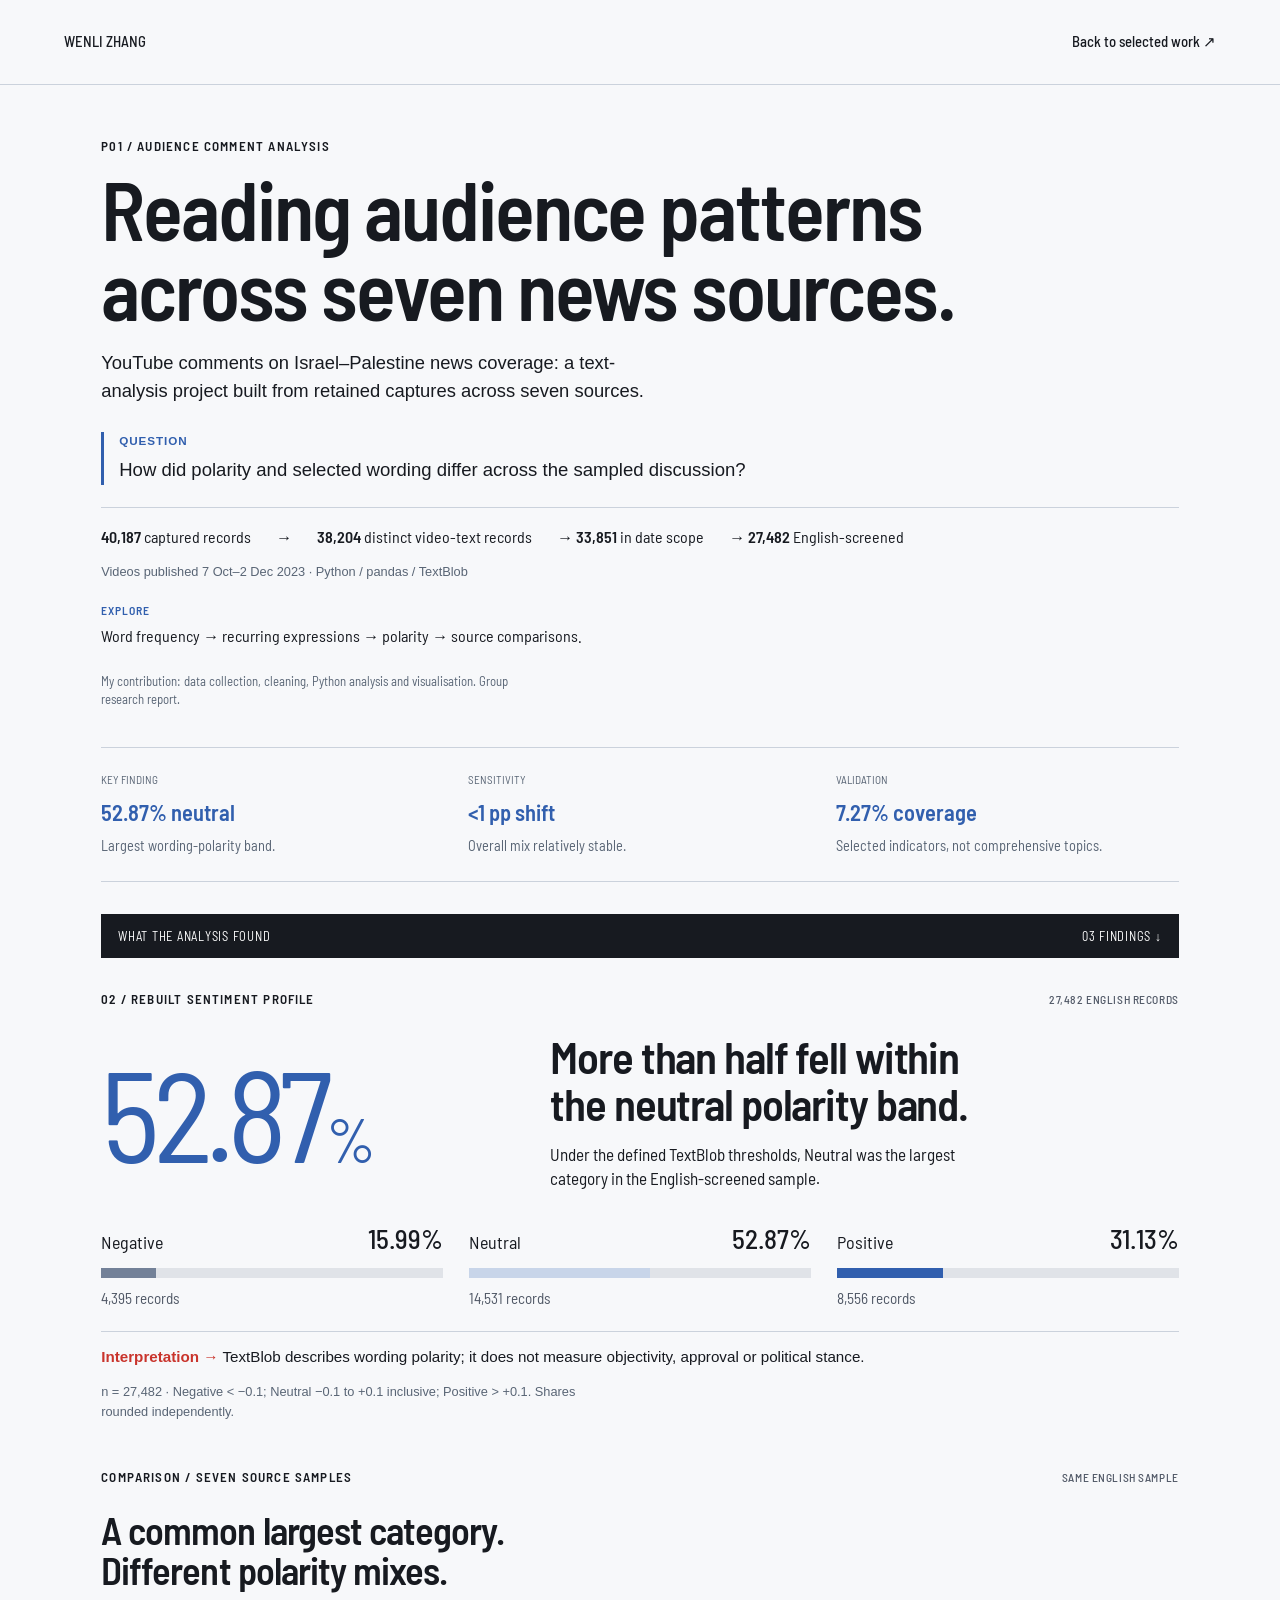
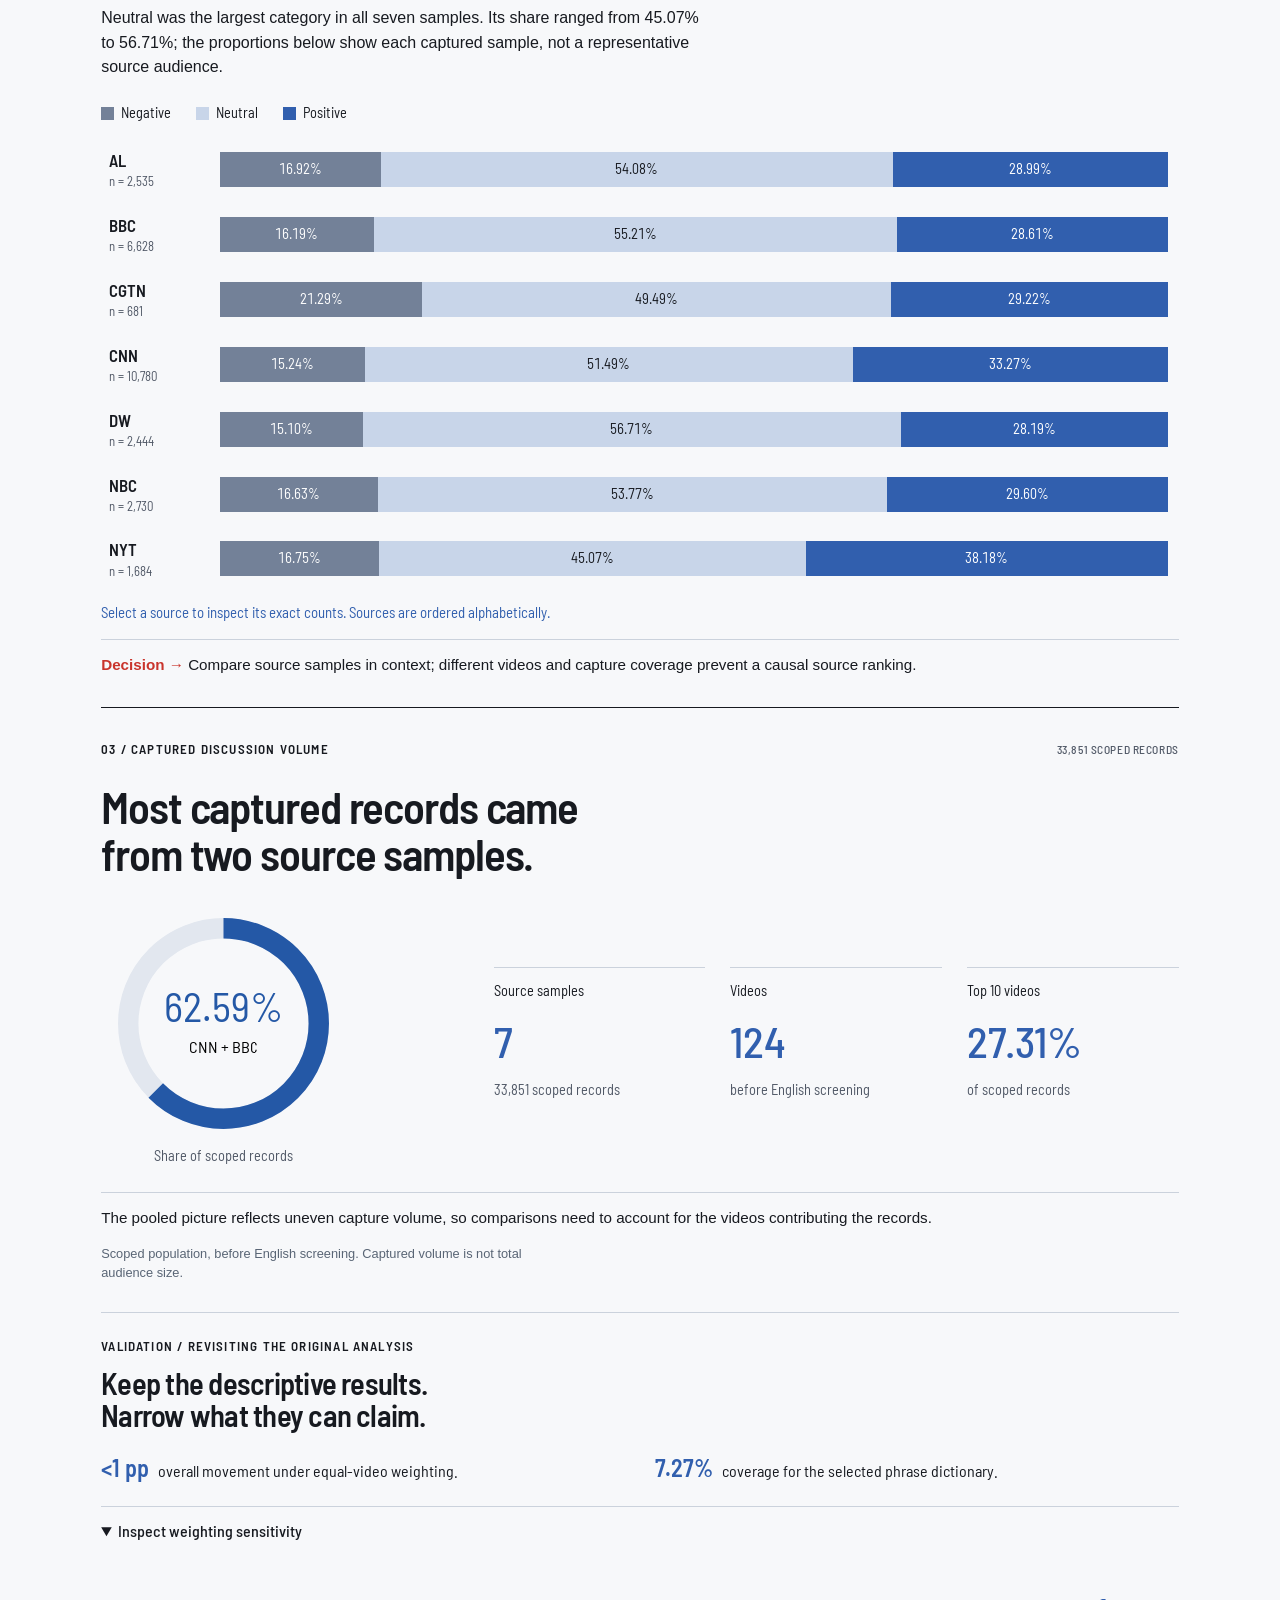
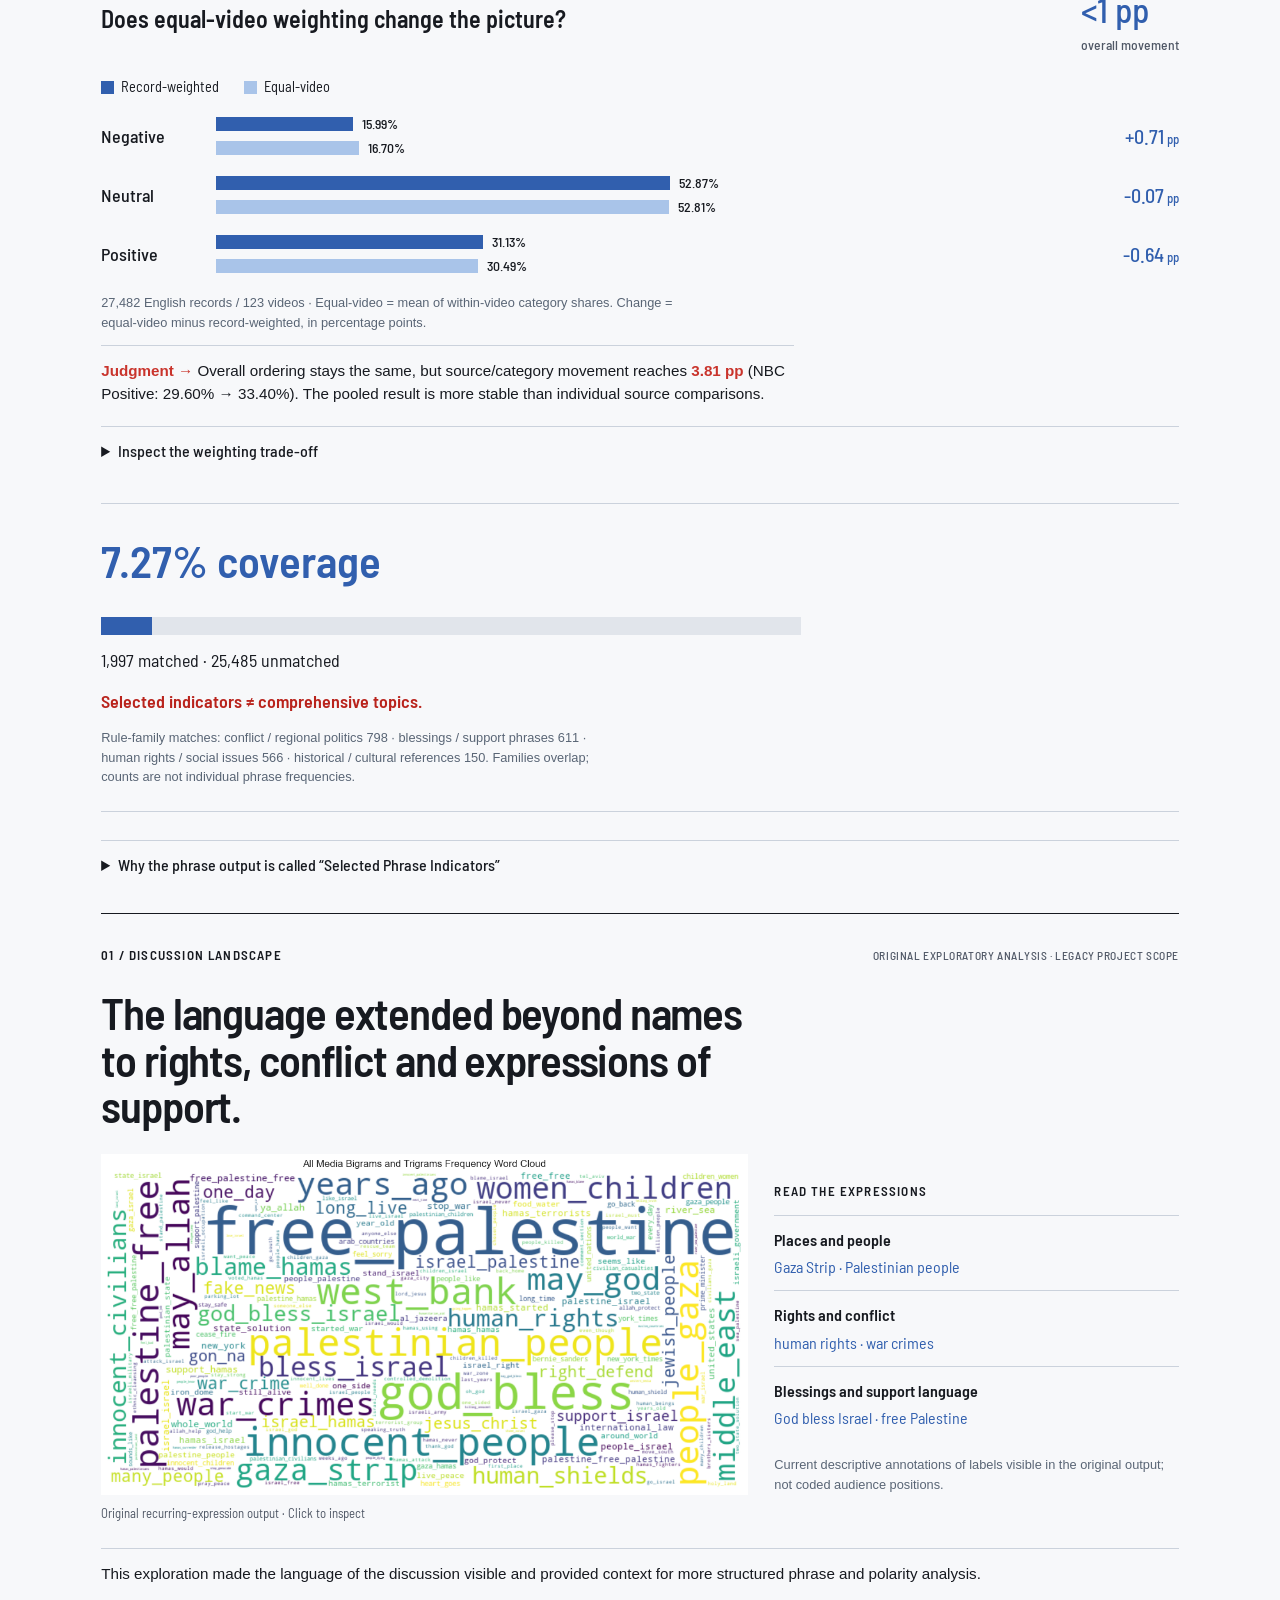
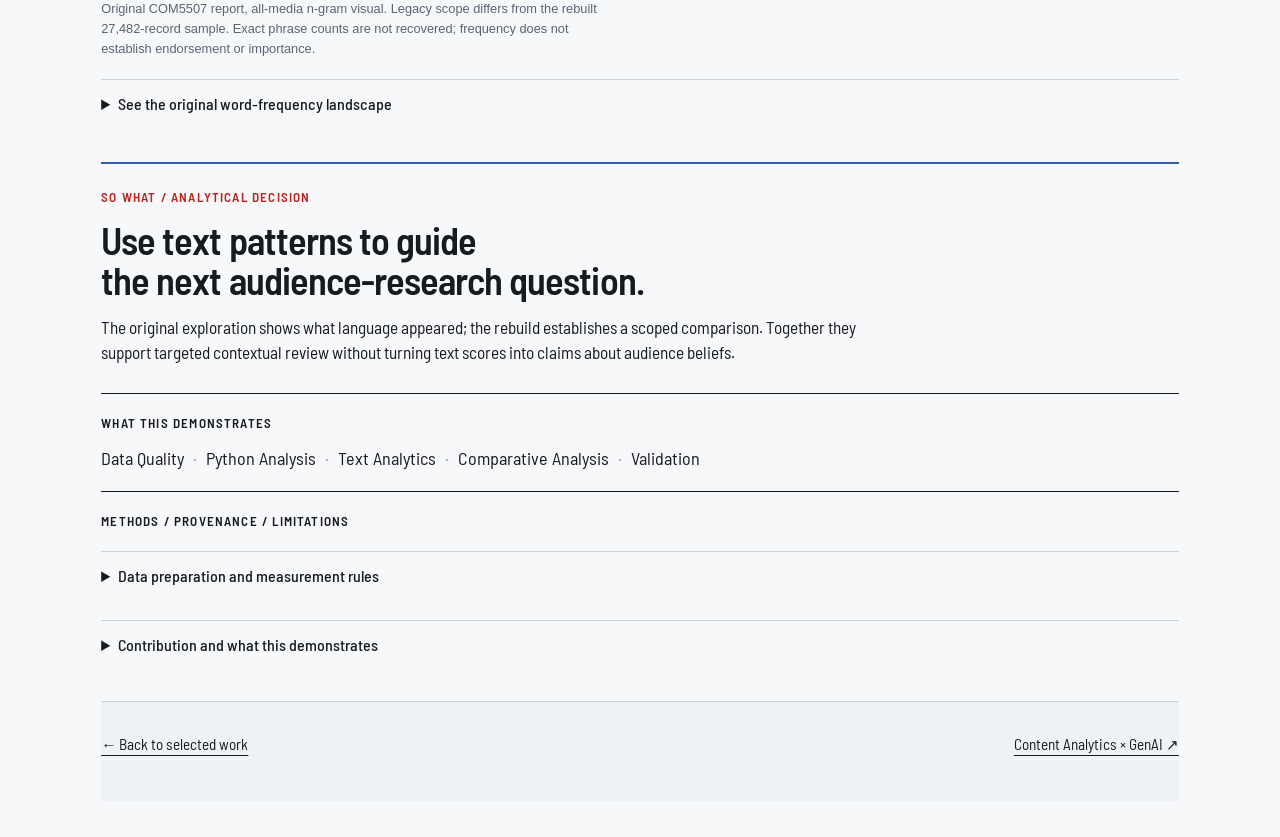
==== commit e45956f5: "Publish approved recruiter-facing portfolio Publish the approved final review: creative analytical i" ====
--- a/p01.html
+++ b/p01.html
@@ -1,5 +1,5 @@
-<!doctype html><html lang="en"><head><meta charset="utf-8"><meta name="viewport" content="width=device-width,initial-scale=1"><title>Audience Comment Analysis · Wenli Zhang</title><link rel="stylesheet" href="case.css?v=mobile-final"><link rel="stylesheet" href="case-results.css"></head><body class="results-case"><a class="skip" href="#main">Skip to findings</a><header class="detail-header"><nav class="wrap nav"><a href="index.html">WENLI ZHANG</a><a href="index.html#p01">Back to selected work ↗</a></nav></header><main id="main" class="results-wrap"><section class="case-intro"><p class="eyebrow">P01 / AUDIENCE COMMENT ANALYSIS</p><h1>Reading audience patterns<br> across seven news sources.</h1><p class="standfirst">YouTube comments on Israel–Palestine news coverage: a text-analysis project built from retained captures across seven sources.</p><p class="case-question"><b>QUESTION</b> How did polarity and selected wording differ across the sampled discussion?</p><div class="scope-line"><span><b>40,187</b> captured records</span><span>→ <b>33,851</b> in date scope</span><span>→ <b>27,482</b> English-screened</span></div><p class="micro">Videos published 7 Oct–2 Dec 2023 · Python / pandas / TextBlob</p><p class="analysis-bridge"><b>EXPLORE</b> Word frequency → recurring expressions → polarity → source comparisons.</p><p class="ownership">My contribution: data collection, cleaning, Python analysis and visualisation. Group research report.</p></section><div class="findings-divider"><span>WHAT THE ANALYSIS FOUND</span><span>03 FINDINGS ↓</span></div>
-<section class="finding lexical-finding" id="discussion-landscape" aria-labelledby="lexical-title"><div class="section-top"><p class="eyebrow">01 / DISCUSSION LANDSCAPE</p><span class="evidence-tag">ORIGINAL EXPLORATORY ANALYSIS · LEGACY PROJECT SCOPE</span></div><h2 id="lexical-title">The language extended beyond names<br> to rights, conflict and expressions of support.</h2><div class="original-lexical"><figure class="phrase-original"><a href="p01-original-expressions.png" target="_blank" rel="noopener"><img src="p01-original-expressions.png" alt="Authentic original all-media bigram and trigram word cloud, including free Palestine, human rights, war crimes, God bless Israel, innocent people and Gaza Strip."></a><figcaption>Original recurring-expression output · Click to inspect</figcaption></figure><div class="lexical-reading"><p class="eyebrow">READ THE EXPRESSIONS</p><dl><div><dt>Places and people</dt><dd>Gaza Strip · Palestinian people</dd></div><div><dt>Rights and conflict</dt><dd>human rights · war crimes</dd></div><div><dt>Blessings and support language</dt><dd>God bless Israel · free Palestine</dd></div></dl><p class="micro">Current descriptive annotations of labels visible in the original output; not coded audience positions.</p></div></div><p class="reading">This exploration made the language of the discussion visible and provided context for more structured phrase and polarity analysis.</p><p class="micro">Original COM5507 report, all-media n-gram visual. Legacy scope differs from the rebuilt 27,482-record sample. Exact phrase counts are not recovered; frequency does not establish endorsement or importance.</p><details class="original-words"><summary>See the original word-frequency landscape</summary><figure><img src="p01-original-words.png" alt="Original all-media word-frequency cloud with prominent words Israel, Hamas, Gaza and people."><figcaption>Authentic original word-frequency output · Legacy project scope</figcaption></figure></details></section><section class="finding" aria-labelledby="profile-title"><div class="section-top"><p class="eyebrow">02 / REBUILT SENTIMENT PROFILE</p><span class="evidence-tag">27,482 ENGLISH RECORDS</span></div><div class="finding-lead"><div class="big-stat">52.87<span>%</span></div><div><h2 id="profile-title">More than half fell within<br> the neutral polarity band.</h2><p>Under the defined TextBlob thresholds, Neutral was the largest category in the English-screened sample.</p></div></div><div class="polarity-chart" aria-label="Polarity distribution across 27,482 English-screened records"><div><span>Negative</span><strong>15.99%</strong><div class="rail"><i class="negative" style="width:15.99228586%"></i></div><small>4,395 records</small></div><div><span>Neutral</span><strong>52.87%</strong><div class="rail"><i class="neutral" style="width:52.87460883%"></i></div><small>14,531 records</small></div><div><span>Positive</span><strong>31.13%</strong><div class="rail"><i class="positive" style="width:31.13310531%"></i></div><small>8,556 records</small></div></div><p class="reading"><b>Interpretation →</b> TextBlob describes wording polarity; it does not measure objectivity, approval or political stance.</p><p class="micro">n = 27,482 · Negative &lt; −0.1; Neutral −0.1 to +0.1 inclusive; Positive &gt; +0.1. Shares rounded independently.</p></section>
+<!doctype html><html lang="en"><head><meta charset="utf-8"><meta name="viewport" content="width=device-width,initial-scale=1"><title>Audience Comment Analysis · Wenli Zhang</title><link rel="stylesheet" href="case.css?v=mobile-final"><link rel="stylesheet" href="case-results.css"><link rel="stylesheet" href="insight-final.css"><link rel="stylesheet" href="showcase.css"><link rel="stylesheet" href="premium.css"><link rel="stylesheet" href="identity.css"></head><body class="results-case"><a class="skip" href="#main">Skip to findings</a><header class="detail-header"><nav class="wrap nav"><a href="index.html">WENLI ZHANG</a><a href="index.html#p01">Back to selected work ↗</a></nav></header><main id="main" class="results-wrap"><section class="case-intro"><p class="eyebrow">P01 / AUDIENCE COMMENT ANALYSIS</p><h1>Reading audience patterns<br> across seven news sources.</h1><p class="standfirst">YouTube comments on Israel–Palestine news coverage: a text-analysis project built from retained captures across seven sources.</p><p class="case-question"><b>QUESTION</b> How did polarity and selected wording differ across the sampled discussion?</p><div class="scope-line"><span><b>40,187</b> captured records</span><span>→</span><span><b>38,204</b> distinct video-text records</span><span>→ <b>33,851</b> in date scope</span><span>→ <b>27,482</b> English-screened</span></div><p class="micro">Videos published 7 Oct–2 Dec 2023 · Python / pandas / TextBlob</p><p class="analysis-bridge"><b>EXPLORE</b> Word frequency → recurring expressions → polarity → source comparisons.</p><p class="ownership">My contribution: data collection, cleaning, Python analysis and visualisation. Group research report.</p></section><div class="case-opening-summary"><p><span>KEY FINDING</span><b>52.87% neutral</b>Largest wording-polarity band.</p><p><span>SENSITIVITY</span><b>&lt;1 pp shift</b>Overall mix relatively stable.</p><p><span>VALIDATION</span><b>7.27% coverage</b>Selected indicators, not comprehensive topics.</p></div><div class="findings-divider"><span>WHAT THE ANALYSIS FOUND</span><span>03 FINDINGS ↓</span></div>
+<section class="finding" aria-labelledby="profile-title"><div class="section-top"><p class="eyebrow">02 / REBUILT SENTIMENT PROFILE</p><span class="evidence-tag">27,482 ENGLISH RECORDS</span></div><div class="finding-lead"><div class="big-stat">52.87<span>%</span></div><div><h2 id="profile-title">More than half fell within<br> the neutral polarity band.</h2><p>Under the defined TextBlob thresholds, Neutral was the largest category in the English-screened sample.</p></div></div><div class="polarity-chart" aria-label="Polarity distribution across 27,482 English-screened records"><div><span>Negative</span><strong>15.99%</strong><div class="rail"><i class="negative" style="width:15.99228586%"></i></div><small>4,395 records</small></div><div><span>Neutral</span><strong>52.87%</strong><div class="rail"><i class="neutral" style="width:52.87460883%"></i></div><small>14,531 records</small></div><div><span>Positive</span><strong>31.13%</strong><div class="rail"><i class="positive" style="width:31.13310531%"></i></div><small>8,556 records</small></div></div><p class="reading"><b>Interpretation →</b> TextBlob describes wording polarity; it does not measure objectivity, approval or political stance.</p><p class="micro">n = 27,482 · Negative &lt; −0.1; Neutral −0.1 to +0.1 inclusive; Positive &gt; +0.1. Shares rounded independently.</p></section>
 <section class="source-comparison" aria-labelledby="source-title"><div class="section-top"><p class="eyebrow">COMPARISON / SEVEN SOURCE SAMPLES</p><span class="evidence-tag">SAME ENGLISH SAMPLE</span></div><h2 id="source-title">A common largest category.<br> Different polarity mixes.</h2><p class="section-deck">Neutral was the largest category in all seven samples. Its share ranged from 45.07% to 56.71%; the proportions below show each captured sample, not a representative source audience.</p><div class="chart-legend"><span><i class="negative"></i>Negative</span><span><i class="neutral"></i>Neutral</span><span><i class="positive"></i>Positive</span></div><div class="source-chart"><button class="source-row" type="button" aria-pressed="false" data-source="AL" data-detail="AL · n = 2,535. Negative 16.92% (429) · Neutral 54.08% (1,371) · Positive 28.99% (735)." aria-label="Inspect AL: Negative 16.92% (429) · Neutral 54.08% (1,371) · Positive 28.99% (735)"><span class="source-name">AL<small>n = 2,535</small></span><span class="stack" aria-hidden="true"><span class="seg negative" style="--share:16.92307692%"><span>16.92%</span></span><span class="seg neutral" style="--share:54.08284024%"><span>54.08%</span></span><span class="seg positive" style="--share:28.99408284%"><span>28.99%</span></span></span></button><button class="source-row" type="button" aria-pressed="false" data-source="BBC" data-detail="BBC · n = 6,628. Negative 16.19% (1,073) · Neutral 55.21% (3,659) · Positive 28.61% (1,896)." aria-label="Inspect BBC: Negative 16.19% (1,073) · Neutral 55.21% (3,659) · Positive 28.61% (1,896)"><span class="source-name">BBC<small>n = 6,628</small></span><span class="stack" aria-hidden="true"><span class="seg negative" style="--share:16.18889559%"><span>16.19%</span></span><span class="seg neutral" style="--share:55.20519010%"><span>55.21%</span></span><span class="seg positive" style="--share:28.60591430%"><span>28.61%</span></span></span></button><button class="source-row" type="button" aria-pressed="false" data-source="CGTN" data-detail="CGTN · n = 681. Negative 21.29% (145) · Neutral 49.49% (337) · Positive 29.22% (199)." aria-label="Inspect CGTN: Negative 21.29% (145) · Neutral 49.49% (337) · Positive 29.22% (199)"><span class="source-name">CGTN<small>n = 681</small></span><span class="stack" aria-hidden="true"><span class="seg negative" style="--share:21.29221733%"><span>21.29%</span></span><span class="seg neutral" style="--share:49.48604993%"><span>49.49%</span></span><span class="seg positive" style="--share:29.22173275%"><span>29.22%</span></span></span></button><button class="source-row" type="button" aria-pressed="false" data-source="CNN" data-detail="CNN · n = 10,780. Negative 15.24% (1,643) · Neutral 51.49% (5,551) · Positive 33.27% (3,586)." aria-label="Inspect CNN: Negative 15.24% (1,643) · Neutral 51.49% (5,551) · Positive 33.27% (3,586)"><span class="source-name">CNN<small>n = 10,780</small></span><span class="stack" aria-hidden="true"><span class="seg negative" style="--share:15.24118738%"><span>15.24%</span></span><span class="seg neutral" style="--share:51.49350649%"><span>51.49%</span></span><span class="seg positive" style="--share:33.26530612%"><span>33.27%</span></span></span></button><button class="source-row" type="button" aria-pressed="false" data-source="DW" data-detail="DW · n = 2,444. Negative 15.10% (369) · Neutral 56.71% (1,386) · Positive 28.19% (689)." aria-label="Inspect DW: Negative 15.10% (369) · Neutral 56.71% (1,386) · Positive 28.19% (689)"><span class="source-name">DW<small>n = 2,444</small></span><span class="stack" aria-hidden="true"><span class="seg negative" style="--share:15.09819967%"><span>15.10%</span></span><span class="seg neutral" style="--share:56.71031097%"><span>56.71%</span></span><span class="seg positive" style="--share:28.19148936%"><span>28.19%</span></span></span></button><button class="source-row" type="button" aria-pressed="false" data-source="NBC" data-detail="NBC · n = 2,730. Negative 16.63% (454) · Neutral 53.77% (1,468) · Positive 29.60% (808)." aria-label="Inspect NBC: Negative 16.63% (454) · Neutral 53.77% (1,468) · Positive 29.60% (808)"><span class="source-name">NBC<small>n = 2,730</small></span><span class="stack" aria-hidden="true"><span class="seg negative" style="--share:16.63003663%"><span>16.63%</span></span><span class="seg neutral" style="--share:53.77289377%"><span>53.77%</span></span><span class="seg positive" style="--share:29.59706960%"><span>29.60%</span></span></span></button><button class="source-row" type="button" aria-pressed="false" data-source="NYT" data-detail="NYT · n = 1,684. Negative 16.75% (282) · Neutral 45.07% (759) · Positive 38.18% (643)." aria-label="Inspect NYT: Negative 16.75% (282) · Neutral 45.07% (759) · Positive 38.18% (643)"><span class="source-name">NYT<small>n = 1,684</small></span><span class="stack" aria-hidden="true"><span class="seg negative" style="--share:16.74584323%"><span>16.75%</span></span><span class="seg neutral" style="--share:45.07125891%"><span>45.07%</span></span><span class="seg positive" style="--share:38.18289786%"><span>38.18%</span></span></span></button></div><p id="source-readout" class="inspection" aria-live="polite">Select a source to inspect its exact counts. Sources are ordered alphabetically.</p><p class="reading"><b>Decision →</b> Compare source samples in context; different videos and capture coverage prevent a causal source ranking.</p></section>
 
-<section class="finding concentration-finding" aria-labelledby="concentration-title"><div class="section-top"><p class="eyebrow">03 / CAPTURED DISCUSSION VOLUME</p><span class="evidence-tag">33,851 SCOPED RECORDS</span></div><h2 id="concentration-title">Most captured records came<br> from two source samples.</h2><div class="concentration-story"><figure class="volume-ring"><svg viewBox="0 0 180 180" role="img" aria-label="CNN and BBC together contribute62.59 percent of33851 scoped records"><circle cx="90" cy="90" r="70" fill="none" stroke="#e2e7ef" stroke-width="15"/><circle cx="90" cy="90" r="70" fill="none" stroke="#2458a6" stroke-width="15" pathLength="100" stroke-dasharray="62.59 37.41" transform="rotate(-90 90 90)"/><text x="90" y="89" text-anchor="middle" fill="#2458a6" font-size="30">62.59%</text><text x="90" y="112" text-anchor="middle" font-size="12">CNN + BBC</text></svg><figcaption>Share of scoped records</figcaption></figure><div class="volume-facts"><div><span>Source samples</span><b>7</b><small>33,851 scoped records</small></div><div><span>Videos</span><b>124</b><small>before English screening</small></div><div><span>Top 10 videos</span><b>27.31%</b><small>of scoped records</small></div></div></div><p class="reading">The pooled picture reflects uneven capture volume, so comparisons need to account for the videos contributing the records.</p><p class="micro">Scoped population, before English screening. Captured volume is not total audience size.</p></section><section class="compact-validation" id="validation-detail"><p class="eyebrow">VALIDATION / REVISITING THE ORIGINAL ANALYSIS</p><h2>Keep the descriptive results.<br> Narrow what they can claim.</h2><div class="validation-summary"><p><b>&lt;1 pp</b> overall movement under equal-video weighting.</p><p><b>7.27%</b> coverage for the selected phrase dictionary.</p></div><details><summary>Inspect weighting sensitivity</summary><div class="robustness-heading"><h3>Does equal-video weighting change the picture?</h3><b>&lt;1 pp <small>overall movement</small></b></div><div class="chart-legend"><span><i class="record-key"></i>Record-weighted</span><span><i class="video-key"></i>Equal-video</span></div><div class="weight-result"><span>Negative</span><div class="paired-bars"><div><i style="width:15.992285859835528%"></i><b>15.99%</b></div><div><i style="width:16.698100430167738%"></i><b>16.70%</b></div></div><strong>+0.71<small> pp</small></strong></div><div class="weight-result"><span>Neutral</span><div class="paired-bars"><div><i style="width:52.87460883487374%"></i><b>52.87%</b></div><div><i style="width:52.80749013719491%"></i><b>52.81%</b></div></div><strong>-0.07<small> pp</small></strong></div><div class="weight-result"><span>Positive</span><div class="paired-bars"><div><i style="width:31.133105305290737%"></i><b>31.13%</b></div><div><i style="width:30.494409432637347%"></i><b>30.49%</b></div></div><strong>-0.64<small> pp</small></strong></div><p class="micro">27,482 English records / 123 videos · Equal-video = mean of within-video category shares. Change = equal-video minus record-weighted, in percentage points.</p><p class="reading"><b>Judgment →</b> Overall ordering stays the same, but source/category movement reaches <b>3.81 pp</b> (NBC Positive: 29.60% → 33.40%). The pooled result is more stable than individual source comparisons.</p><details><summary>Inspect the weighting trade-off</summary><p>Equal-video weighting gives small and large videos equal influence; 15 eligible videos have fewer than 10 English records. It is a sensitivity check, not automatically a better estimate. <a href="SAMPLE_STRUCTURE.md">Full sample and sensitivity tables ↗</a></p></details></details><details><summary>Why the phrase output is called “Selected Phrase Indicators”</summary><p>1,997 of 27,482 records matched at least one selected category; 25,485 (92.73%) matched none. This supports a limited wording indicator, not exhaustive topic modelling. Records may match multiple categories; matching cannot distinguish endorsement from quotation or rejection.</p><p>The rebuild repaired record-boundary and token-matching problems, then tested the inherited dictionary rather than expanding it to force coverage.</p></details></section><section class="so-what"><p class="eyebrow">SO WHAT / ANALYTICAL DECISION</p><h2>Use text patterns to guide<br> the next audience-research question.</h2><p>The original exploration shows what language appeared; the rebuild establishes a scoped comparison. Together they support targeted contextual review without turning text scores into claims about audience beliefs.</p></section><section class="demonstrates"><p class="eyebrow">WHAT THIS DEMONSTRATES</p><p>Data Quality <span>·</span> Python Analysis <span>·</span> Text Analytics <span>·</span> Comparative Analysis <span>·</span> Validation</p></section><section class="methods"><p class="eyebrow">METHODS / PROVENANCE / LIMITATIONS</p><details id="measurement"><summary>Data preparation and measurement rules</summary><p>40,187 retained captures became 38,204 canonical video–text pairs, then 33,851 records after the video-date filter. Deduplication uses video ID plus NFC/whitespace-normalised text; case, punctuation and emojis are preserved. Without comment IDs or timestamps, identical text within a video remains an ambiguous duplicate candidate.</p><p>The English gate requires at least 3 word tokens and language probability ≥0.9 (seed 0). It retained 27,482 records. The date is the video publication date, not the comment date. TextBlob threshold comparisons are rounded to 12 decimals. Sarcasm, multilingual text and context remain measurement limitations.</p><p><a href="METHODOLOGY_AND_LIMITATIONS.md">Exact methods and reproduction boundaries ↗</a> · <a href="sentiment_by_media.csv">Source counts CSV ↗</a> · <a href="weighting_comparison.csv">Weighting CSV ↗</a></p></details><details><summary>Contribution and what this demonstrates</summary><p>Originally completed as a CityU COM5507 group research project; all data-related work presented in this portfolio was completed by me. The report was jointly authored. The 2026 rebuild used Codex assistance and added explicit population definitions, sample-structure checks and validation.</p><p>The analytical output is a traceable, bounded audience-research baseline. No intervention, commercial uplift or representative population estimate is claimed. Private comment text is not distributed; full numerical reproduction requires the private source snapshots. <a href="PROVENANCE.md">Provenance ↗</a></p></details></section><footer class="case-end"><a href="index.html#p01">← Back to selected work</a><a href="p02.html">Content Analytics × GenAI ↗</a></footer></main><script src="case-results.js" defer></script></body></html>+<section class="finding concentration-finding" aria-labelledby="concentration-title"><div class="section-top"><p class="eyebrow">03 / CAPTURED DISCUSSION VOLUME</p><span class="evidence-tag">33,851 SCOPED RECORDS</span></div><h2 id="concentration-title">Most captured records came<br> from two source samples.</h2><div class="concentration-story"><figure class="volume-ring"><svg viewBox="0 0 180 180" role="img" aria-label="CNN and BBC together contribute62.59 percent of33851 scoped records"><circle cx="90" cy="90" r="70" fill="none" stroke="#e2e7ef" stroke-width="15"/><circle cx="90" cy="90" r="70" fill="none" stroke="#2458a6" stroke-width="15" pathLength="100" stroke-dasharray="62.59 37.41" transform="rotate(-90 90 90)"/><text x="90" y="89" text-anchor="middle" fill="#2458a6" font-size="30">62.59%</text><text x="90" y="112" text-anchor="middle" font-size="12">CNN + BBC</text></svg><figcaption>Share of scoped records</figcaption></figure><div class="volume-facts"><div><span>Source samples</span><b>7</b><small>33,851 scoped records</small></div><div><span>Videos</span><b>124</b><small>before English screening</small></div><div><span>Top 10 videos</span><b>27.31%</b><small>of scoped records</small></div></div></div><p class="reading">The pooled picture reflects uneven capture volume, so comparisons need to account for the videos contributing the records.</p><p class="micro">Scoped population, before English screening. Captured volume is not total audience size.</p></section><section class="compact-validation" id="validation-detail"><p class="eyebrow">VALIDATION / REVISITING THE ORIGINAL ANALYSIS</p><h2>Keep the descriptive results.<br> Narrow what they can claim.</h2><div class="validation-summary"><p><b>&lt;1 pp</b> overall movement under equal-video weighting.</p><p><b>7.27%</b> coverage for the selected phrase dictionary.</p></div><details open><summary>Inspect weighting sensitivity</summary><div class="robustness-heading"><h3>Does equal-video weighting change the picture?</h3><b>&lt;1 pp <small>overall movement</small></b></div><div class="chart-legend"><span><i class="record-key"></i>Record-weighted</span><span><i class="video-key"></i>Equal-video</span></div><div class="weight-result"><span>Negative</span><div class="paired-bars"><div><i style="width:15.992285859835528%"></i><b>15.99%</b></div><div><i style="width:16.698100430167738%"></i><b>16.70%</b></div></div><strong>+0.71<small> pp</small></strong></div><div class="weight-result"><span>Neutral</span><div class="paired-bars"><div><i style="width:52.87460883487374%"></i><b>52.87%</b></div><div><i style="width:52.80749013719491%"></i><b>52.81%</b></div></div><strong>-0.07<small> pp</small></strong></div><div class="weight-result"><span>Positive</span><div class="paired-bars"><div><i style="width:31.133105305290737%"></i><b>31.13%</b></div><div><i style="width:30.494409432637347%"></i><b>30.49%</b></div></div><strong>-0.64<small> pp</small></strong></div><p class="micro">27,482 English records / 123 videos · Equal-video = mean of within-video category shares. Change = equal-video minus record-weighted, in percentage points.</p><p class="reading"><b>Judgment →</b> Overall ordering stays the same, but source/category movement reaches <b>3.81 pp</b> (NBC Positive: 29.60% → 33.40%). The pooled result is more stable than individual source comparisons.</p><details><summary>Inspect the weighting trade-off</summary><p>Equal-video weighting gives small and large videos equal influence; 15 eligible videos have fewer than 10 English records. It is a sensitivity check, not automatically a better estimate. <a href="SAMPLE_STRUCTURE.md">Full sample and sensitivity tables ↗</a></p></details></details><div class="case-coverage"><b>7.27% coverage</b><div class="coverage-track"><i></i></div><p>1,997 matched · 25,485 unmatched</p><strong>Selected indicators ≠ comprehensive topics.</strong><p class="micro">Rule-family matches: conflict / regional politics 798 · blessings / support phrases 611 · human rights / social issues 566 · historical / cultural references 150. Families overlap; counts are not individual phrase frequencies.</p></div><details><summary>Why the phrase output is called “Selected Phrase Indicators”</summary><p>1,997 of 27,482 records matched at least one selected category; 25,485 (92.73%) matched none. This supports a limited wording indicator, not exhaustive topic modelling. Records may match multiple categories; matching cannot distinguish endorsement from quotation or rejection.</p><p>The rebuild repaired record-boundary and token-matching problems, then tested the inherited dictionary rather than expanding it to force coverage.</p></details></section><section class="finding lexical-finding" id="discussion-landscape" aria-labelledby="lexical-title"><div class="section-top"><p class="eyebrow">01 / DISCUSSION LANDSCAPE</p><span class="evidence-tag">ORIGINAL EXPLORATORY ANALYSIS · LEGACY PROJECT SCOPE</span></div><h2 id="lexical-title">The language extended beyond names<br> to rights, conflict and expressions of support.</h2><div class="original-lexical"><figure class="phrase-original"><a href="p01-original-expressions.png" target="_blank" rel="noopener"><img src="p01-original-expressions.png" alt="Authentic original all-media bigram and trigram word cloud, including free Palestine, human rights, war crimes, God bless Israel, innocent people and Gaza Strip."></a><figcaption>Original recurring-expression output · Click to inspect</figcaption></figure><div class="lexical-reading"><p class="eyebrow">READ THE EXPRESSIONS</p><dl><div><dt>Places and people</dt><dd>Gaza Strip · Palestinian people</dd></div><div><dt>Rights and conflict</dt><dd>human rights · war crimes</dd></div><div><dt>Blessings and support language</dt><dd>God bless Israel · free Palestine</dd></div></dl><p class="micro">Current descriptive annotations of labels visible in the original output; not coded audience positions.</p></div></div><p class="reading">This exploration made the language of the discussion visible and provided context for more structured phrase and polarity analysis.</p><p class="micro">Original COM5507 report, all-media n-gram visual. Legacy scope differs from the rebuilt 27,482-record sample. Exact phrase counts are not recovered; frequency does not establish endorsement or importance.</p><details class="original-words"><summary>See the original word-frequency landscape</summary><figure><img src="p01-original-words.png" alt="Original all-media word-frequency cloud with prominent words Israel, Hamas, Gaza and people."><figcaption>Authentic original word-frequency output · Legacy project scope</figcaption></figure></details></section><section class="so-what"><p class="eyebrow">SO WHAT / ANALYTICAL DECISION</p><h2>Use text patterns to guide<br> the next audience-research question.</h2><p>The original exploration shows what language appeared; the rebuild establishes a scoped comparison. Together they support targeted contextual review without turning text scores into claims about audience beliefs.</p></section><section class="demonstrates"><p class="eyebrow">WHAT THIS DEMONSTRATES</p><p>Data Quality <span>·</span> Python Analysis <span>·</span> Text Analytics <span>·</span> Comparative Analysis <span>·</span> Validation</p></section><section class="methods"><p class="eyebrow">METHODS / PROVENANCE / LIMITATIONS</p><details id="measurement"><summary>Data preparation and measurement rules</summary><p>40,187 retained captures became 38,204 canonical video–text pairs, then 33,851 records after the video-date filter. Deduplication uses video ID plus NFC/whitespace-normalised text; case, punctuation and emojis are preserved. Without comment IDs or timestamps, identical text within a video remains an ambiguous duplicate candidate.</p><p>The English gate requires at least 3 word tokens and language probability ≥0.9 (seed 0). It retained 27,482 records. The date is the video publication date, not the comment date. TextBlob threshold comparisons are rounded to 12 decimals. Sarcasm, multilingual text and context remain measurement limitations.</p><p><a href="METHODOLOGY_AND_LIMITATIONS.md">Exact methods and reproduction boundaries ↗</a> · <a href="sentiment_by_media.csv">Source counts CSV ↗</a> · <a href="weighting_comparison.csv">Weighting CSV ↗</a></p></details><details><summary>Contribution and what this demonstrates</summary><p>Originally completed as a CityU COM5507 group research project; all data-related work presented in this portfolio was completed by me. The report was jointly authored. The 2026 rebuild used Codex assistance and added explicit population definitions, sample-structure checks and validation.</p><p>The analytical output is a traceable, bounded audience-research baseline. No intervention, commercial uplift or representative population estimate is claimed. Private comment text is not distributed; full numerical reproduction requires the private source snapshots. <a href="PROVENANCE.md">Provenance ↗</a></p></details></section><footer class="case-end"><a href="index.html#p01">← Back to selected work</a><a href="p02.html">Content Analytics × GenAI ↗</a></footer></main><script src="case-results.js" defer></script></body></html>
--- a/insight-final.css
+++ b/insight-final.css
@@ -0,0 +1,6 @@
+/* Evidence blue; decisions red; context grey. Existing editorial system retained. */
+:root{--blue:#2458a6;--blue-dark:#194681;--red:#b9231c}
+.work-system-controls{grid-template-columns:repeat(4,1fr)}
+.insight-story{display:grid;grid-template-columns:1.1fr 1fr;gap:35px 65px;margin-top:35px}.insight-story .thesis-number{display:block;font-size:clamp(4rem,7vw,6.5rem);line-height:1;font-weight:600;color:var(--blue);letter-spacing:-.035em}.thesis-number>span{font-size:.5em}.insight-story h3{font-size:clamp(1.35rem,2.2vw,2rem);margin:12px 0 22px}.insight-story .small{margin-top:20px}.insight-story .coverage-proof>strong{font-size:clamp(4rem,7vw,6.5rem)}.coverage-track{height:18px;background:#e1e5eb;margin:24px 0 12px}.coverage-track i{display:block;width:7.26657594%;height:100%;background:var(--blue)}.coverage-labels,.polarity-key{display:flex;justify-content:space-between;gap:15px;font-size:.95rem}.polarity-key{margin-top:12px}.polarity-key span{display:flex;flex-direction:column}.coverage-labels b{color:var(--blue);font-weight:600}.coverage-labels span{color:var(--muted)}.claim-decision{grid-column:1/-1;padding:24px 0;border-top:1px solid var(--line);display:grid;grid-template-columns:140px 1fr;gap:8px 25px;align-items:center}.claim-decision>span{color:var(--red);font-size:.85rem;font-weight:600}.claim-decision h3{margin:0;color:var(--red);font-size:2rem}.claim-decision p{grid-column:2;font-size:1.15rem}.scope-proof{display:flex;gap:12px;align-items:baseline;flex-wrap:wrap;font-size:.88rem;color:var(--muted);border-block:1px solid var(--line);padding:20px 0}.scope-proof b{color:var(--ink)}.scope-proof i{font-style:normal}.explore-case{color:var(--red);border-bottom:2px solid currentColor;padding:12px 0;display:flex;justify-content:space-between;max-width:280px;min-height:48px;margin-top:28px}.dark .explore-case{color:#ff8c7e}.home-capability{margin-top:20px;text-transform:none}.dark h2 em{color:inherit}.dark .home-pattern-heading h3{font-size:clamp(2.1rem,4vw,3.5rem);max-width:none}.dark .home-map-row b{color:#b7ceff}.dark .draft-chain em{color:#b7ceff}.dark .home-prototype h4{color:#b7ceff}.home-next p{max-width:none}.home-application{padding-top:24px}.home-translation{margin-top:25px}.home-map-row{min-height:68px}.prototype-logic li b{color:#e7ecf5}.home-takeaway{border-left:0}.results-case{--blue:#2458a6;--red:#b9231c}.results-case .reading b,.results-case .so-what .eyebrow{color:var(--red)}.results-case .evidence-tag,.results-case .micro{color:#505866}.case-coverage{margin:28px 0;padding:24px 0;border-block:1px solid var(--line)}.case-coverage>b{font-size:2.8rem;color:var(--blue);font-weight:600}.case-coverage strong{display:block;color:var(--red);margin-top:15px}.case-coverage .coverage-track{max-width:700px}.results-case .annotated-variants mark{background:#e3ecfa;color:#194681}.results-case .mapping-row small{color:var(--blue)}
+@media(max-width:760px){.insight-story{grid-template-columns:1fr;gap:30px}.claim-decision{grid-column:auto;display:block}.claim-decision h3{margin:12px 0}.claim-decision p{font-size:1.05rem}.scope-proof{display:grid;grid-template-columns:1fr;gap:6px}.scope-proof i{display:none}.scope-proof span{display:flex;gap:10px}.scope-proof b{min-width:55px}.insight-story .thesis-number,.insight-story .coverage-proof>strong{font-size:4.7rem}.polarity-key{font-size:.9rem}.home-pattern-heading{margin-bottom:20px}.home-map-row{grid-template-columns:1fr 20px 1fr}.work-system-controls{gap:25px}.home-capability{line-height:1.7}.dark .home-pattern-heading h3{font-size:2.5rem}}
+@media(prefers-reduced-motion:reduce){*,*:before,*:after{animation:none!important;transition:none!important;scroll-behavior:auto!important}}
--- a/showcase.css
+++ b/showcase.css
@@ -0,0 +1,14 @@
+/* One editorial language: evidence / action / context. */
+:root{--space-xs:8px;--space-sm:16px;--space-md:24px;--space-lg:32px;--space-xl:48px;--space-xxl:64px;--evidence:#2458a6;--action:#b9231c;--context:#565c65;--canvas:#fafbfc}
+body{background:var(--canvas)}.selected-showcase{padding:24px 0 56px;border-top:1px solid var(--line)}.selected-showcase>h2{font-size:1rem;font-weight:400;letter-spacing:0;margin:0 0 24px;color:var(--context)}.teaser-pair{display:grid;grid-template-columns:1.05fr 1fr;gap:64px}.teaser{position:relative;text-decoration:none;display:block;padding:0 0 16px;min-width:0}.teaser-no{position:absolute;left:0;top:0;font-size:.8rem;color:var(--context)}.teaser h3{font-size:1.7rem;padding-left:32px;margin-bottom:24px;letter-spacing:-.02em}.teaser-scale{display:flex;align-items:center;gap:32px}.teaser-scale>strong{font-size:3.6rem;line-height:1;color:var(--evidence);font-weight:600;letter-spacing:-.025em}.teaser-scale small{display:block;font-size:.65rem;font-weight:400;letter-spacing:.04em;margin-top:8px}.teaser-scale>span{font-size:1rem;color:var(--context);line-height:1.8}.teaser-scale>span b{color:var(--evidence);font-size:1.25rem}.teaser-tension{font-size:1.5rem;line-height:1.2;margin:24px 0 16px}.teaser-tension em{color:var(--ink)}.teaser small{color:var(--context);font-size:.8rem}.teaser-cta{display:flex;justify-content:space-between;align-items:center;padding:16px 0 8px;border-bottom:1px solid var(--line);font-size:.8rem;color:var(--action);margin-top:16px}.teaser-cta b{font-size:1.5rem;font-weight:400;transition:transform .25s}.teaser:hover .teaser-cta,.teaser:focus-visible .teaser-cta{border-color:var(--action)}.teaser:hover .teaser-cta b,.teaser:focus-visible .teaser-cta b{transform:translate(4px,-4px)}.teaser-application{padding-top:32px}.teaser-application .teaser-no{top:32px}.teaser-signals{font-size:clamp(1.3rem,2.5vw,2rem);margin-top:8px;color:var(--evidence)}.teaser-signals>span{color:#a5adb9;padding:0 6px}.teaser-transform{display:flex;flex-wrap:wrap;align-items:center;gap:12px;margin:32px 0 48px;font-size:.85rem}.teaser-transform i{font-style:normal;color:var(--context)}.teaser-transform strong{font-size:1.25rem;color:var(--evidence);font-weight:600}
+.showcase-head{display:grid;grid-template-columns:1.1fr 1fr;gap:64px;align-items:end;margin-bottom:32px}.showcase-head h2{font-size:clamp(2.5rem,4.3vw,4rem);line-height:1.02}.showcase-head>div:last-child>p{font-size:1.1rem}.showcase-head>div:last-child>.small{font-size:.95rem;margin-top:16px}.evidence-project{border-top:1px solid var(--line)}.board-scale{display:grid;grid-template-columns:1.2fr .65fr .65fr 1.2fr;gap:24px;align-items:end;border-block:1px solid var(--line);padding:24px 0}.board-scale strong{display:block;color:var(--evidence);font-size:clamp(2rem,3.6vw,3.4rem);line-height:1;font-weight:600;font-variant-numeric:tabular-nums;letter-spacing:-.025em}.board-scale span{display:block;font-size:.68rem;color:var(--context);margin-top:8px}.board-outputs{display:grid;grid-template-columns:1.15fr 1fr;gap:64px;padding:32px 0 48px}.board-outputs h3{font-size:1.35rem;font-weight:600;letter-spacing:0}.output-insight{font-size:1.6rem;line-height:1.2;margin:16px 0 24px}.direct-polarity{display:grid;grid-template-columns:16fr 53fr 31fr;gap:12px;align-items:end}.direct-polarity span{font-size:.65rem;display:block;color:var(--context)}.direct-polarity b{font-weight:600;font-size:clamp(1.3rem,2.5vw,2rem);font-variant-numeric:tabular-nums;color:var(--evidence)}.direct-polarity>div:nth-child(2) b{font-size:clamp(2.5rem,4.5vw,4rem)}.evidence-strip{height:40px;display:flex;margin-top:8px;gap:0}.evidence-strip i{height:100%;background:#343b49}.evidence-strip i:nth-child(2){background:#c3cbd7}.evidence-strip i:nth-child(3){background:var(--evidence)}.boundary{font-size:.83rem;line-height:1.45;color:var(--context);margin-top:16px}.phrase-evidence{position:relative;display:grid;grid-template-columns:1fr auto;gap:12px;padding:16px 0 12px;outline-offset:4px}.phrase-evidence>span{font-size:1rem}.phrase-evidence b{font-size:1.2rem;color:var(--evidence);font-weight:600;font-variant-numeric:tabular-nums}.phrase-evidence i{grid-column:1/-1;height:5px;width:var(--extent);background:var(--evidence);transform-origin:left;transition:transform .25s,opacity .25s;opacity:.7}.phrase-evidence:hover i,.phrase-evidence:focus-visible i{transform:scaleY(1.6);opacity:1}
+.sample-sensitivity{display:grid;grid-template-columns:.8fr 1.2fr;gap:80px;padding:48px 0;border-top:1px solid var(--line)}.sample-sensitivity h3{font-size:1.6rem}.concentration-row{display:grid;grid-template-columns:1fr auto;gap:8px;align-items:baseline;margin-top:24px}.concentration-row>span{font-size:.85rem}.concentration-row>strong{font-size:2.6rem;color:var(--evidence);line-height:1;font-weight:600;font-variant-numeric:tabular-nums}.concentration-row strong small{font-size:.5em}.sample-rail{height:8px;background:#e2e6eb;grid-column:1/-1}.sample-rail i{height:100%;display:block;background:var(--evidence)}.decision-note{font-size:1.15rem;line-height:1.2;color:var(--action);margin-top:24px;font-weight:600}.sensitivity-title{display:flex;justify-content:space-between;gap:16px;align-items:center}.sensitivity-title>strong{font-size:3rem;color:var(--evidence);line-height:1;font-weight:600;white-space:nowrap}.sensitivity-title small{display:block;font-size:.8rem;font-weight:400;margin-top:8px}.weight-head,.weight-line{display:grid;grid-template-columns:.75fr 1fr 1fr;gap:16px;align-items:center}.weight-head{font-size:.62rem;color:var(--context);margin:24px 0 12px}.weight-line{padding:8px 0;font-size:.9rem}.weight-line>div{display:flex;flex-direction:column;align-items:flex-start;gap:4px}.weight-line i{height:8px;background:var(--evidence)}.weight-line>div:last-child i{background:#a7bddc}.weight-line b{font-weight:400;font-size:.85rem;font-variant-numeric:tabular-nums}.sensitivity-conclusion{display:grid;grid-template-columns:1fr 1fr;gap:24px;margin-top:24px}.sensitivity-conclusion span{display:block;font-size:.65rem;color:var(--context)}.sensitivity-conclusion b{display:block;font-size:1.25rem;font-weight:600;color:var(--evidence)}.sensitivity-conclusion p:last-child b{color:var(--action)}
+.coverage-climax{padding:48px 0 32px;outline-offset:8px;border-top:1px solid var(--line)}.coverage-heading{display:flex;justify-content:space-between;gap:32px;align-items:end;margin-bottom:32px}.coverage-heading h3{font-size:clamp(2rem,4vw,3.3rem);line-height:1.05}.coverage-stat strong{display:block;color:var(--evidence);font-size:clamp(5rem,10vw,8.5rem);line-height:.9;letter-spacing:-.04em;font-weight:600}.coverage-stat strong>span{font-size:.5em}.coverage-stat>small{display:block;text-align:right;color:var(--context);font-size:.7rem;margin-top:8px}.coverage-field{display:block;width:100%;height:144px;overflow:visible}.matched-field{transition:fill .3s}.coverage-climax:hover .matched-field,.coverage-climax:focus-visible .matched-field{fill:#173d80}.field-labels{display:flex;justify-content:space-between;gap:24px;margin-top:16px}.field-labels b{font-size:1.8rem;color:var(--evidence);font-weight:600}.field-labels b:last-child{color:var(--context)}.field-labels span{font-size:.7rem;display:block}.coverage-climax>.boundary{font-size:.7rem}.claim-turn{display:grid;grid-template-columns:140px 1.1fr 1fr;align-items:end;gap:24px;margin:48px 0}.claim-turn>span{color:var(--action);font-size:.75rem;align-self:start;padding-top:8px}.claim-turn h3{font-size:clamp(2.8rem,5.8vw,5rem);line-height:.95;color:var(--action);letter-spacing:-.025em}.claim-turn p{font-size:1.3rem;line-height:1.25;padding-bottom:4px}.p01-takeaways{display:grid;grid-template-columns:1fr 1fr 1fr;gap:32px;border-top:1px solid var(--line);padding-top:24px}.p01-takeaways p{font-size:1rem;line-height:1.4}.p01-takeaways span{display:block;font-size:.7rem;color:var(--context);margin-bottom:8px}.p01-takeaways p:last-child span{color:var(--action)}.scope-proof{margin-top:16px;font-size:.82rem}.project-end{display:flex;justify-content:space-between;align-items:end;gap:32px;margin-top:24px}.project-end .explore-case{width:250px;max-width:100%;margin-top:0}.capabilities{font-size:.75rem;line-height:1.7;color:var(--context)}.ownership{margin-top:24px!important;font-size:.8rem!important}
+.content-lab{background:#17191e}.content-lab .boundary,.content-lab .small,.content-lab .capabilities{color:#b8bdc8}.content-lab .showcase-head h2{color:#f7f8fa}.lab-opening{display:grid;grid-template-columns:1fr 1.1fr;gap:80px;border-block:1px solid #4a505b;padding:40px 0 48px}.lab-signals>span{font-size:.75rem;color:#b8bdc8}.lab-signals>p{position:relative;color:#b7ceff;font-size:clamp(2.7rem,5.5vw,5rem);line-height:1;letter-spacing:-.025em;margin:16px 0 24px;font-weight:600;max-width:440px}.lab-arrow{position:absolute;right:0;bottom:0;color:#8594ab;font-weight:400}.lab-signals>small{font-size:.8rem;color:#b8bdc8}.lab-patterns{align-self:center}.lab-patterns h3{font-size:1.5rem;color:#b8bdc8;letter-spacing:0;font-weight:400}.lab-patterns ul{padding:0;margin:24px 0;list-style:none}.lab-patterns li{color:#b7ceff;font-size:clamp(1.8rem,3vw,2.6rem);line-height:1.15;margin-bottom:16px;letter-spacing:-.02em}.rule-lab{padding:48px 0 0}.rule-lab-heading{display:flex;justify-content:space-between;align-items:baseline;gap:24px;margin-bottom:24px}.rule-lab-heading h3{font-size:1.8rem}.rule-lab-heading h3>span{color:#b7ceff}.rule-lab-heading .boundary{margin:0}.rule-transform button{display:grid;grid-template-columns:1fr 64px 1fr;gap:24px;width:100%;text-align:left;background:transparent;color:inherit;border:0;border-top:1px solid #4a505b;padding:24px 0;align-items:center}.rule-transform button>span{font-size:1rem;color:#b7ceff}.rule-transform small{display:block;font-size:.85rem;color:#b8bdc8;margin-top:8px;max-width:38ch;font-weight:400}.rule-transform i{font-style:normal;color:#b7ceff;font-size:2rem;transition:transform .25s}.rule-transform b{font-size:1.45rem;font-weight:600;line-height:1.12;letter-spacing:-.01em}.rule-transform button[aria-pressed=true]{background:#202939}.rule-transform button[aria-pressed=true] i{transform:translateX(8px)}.rule-transform button:focus-visible{outline:2px solid #b7ceff;outline-offset:4px}.rule-readout{color:#b7ceff;font-size:.9rem;padding:16px 0;min-height:3.5em}.lab-insight{font-size:clamp(1.6rem,3vw,2.8rem);line-height:1.15;margin:32px 0 40px;color:#b8bdc8}.lab-insight strong{color:#f7f8fa;font-weight:600}
+.headline-object{margin-inline:calc(-1 * var(--pad));padding:40px var(--pad) 48px;background:#202939;border-block:1px solid #65748b}.headline-top{display:flex;justify-content:space-between;gap:24px;color:#c6d7f5;font-size:.72rem}.headline-object blockquote{margin:32px 0 8px;line-height:1.8;max-width:1200px}.headline-object blockquote button{display:inline-block;position:relative;background:none;border:0;color:#f7f8fa;font-size:clamp(2.1rem,4.7vw,4.4rem);line-height:1.15;letter-spacing:-.03em;font-weight:600;padding:0 0 32px;margin:0 12px 24px 0;text-align:left;transition:color .2s}.headline-object button small{position:absolute;left:0;bottom:4px;font-size:.64rem;line-height:1.3;letter-spacing:.035em;white-space:nowrap;color:#b7ceff;font-weight:400}.headline-object button:after{content:'';position:absolute;bottom:26px;left:0;width:100%;height:2px;background:#b7ceff;transform:scaleX(.1);transform-origin:left;transition:transform .25s}.headline-object[data-highlight=location] [data-fragment=location],.headline-object[data-highlight=emotion] [data-fragment=emotion],.headline-object[data-highlight=subject] [data-fragment=subject],.headline-object[data-highlight=evaluation] [data-fragment=evaluation]{color:#b7ceff}.headline-object[data-highlight=location] [data-fragment=location]:after,.headline-object[data-highlight=emotion] [data-fragment=emotion]:after,.headline-object[data-highlight=subject] [data-fragment=subject]:after,.headline-object[data-highlight=evaluation] [data-fragment=evaluation]:after{transform:scaleX(1)}.headline-object button:focus-visible{outline:2px solid #b7ceff;outline-offset:6px}.headline-object .boundary{color:#c2cad8}
+.prototype-test{display:grid;grid-template-columns:1fr 1fr;gap:80px;padding:48px 0}.prototype-test h3{font-size:2rem}.build-path{display:flex;flex-wrap:wrap;gap:12px;align-items:center;margin:24px 0;font-size:.8rem;color:#b7ceff}.build-path i{font-style:normal;color:#b8bdc8}.build-path b{flex-basis:100%;font-size:1.6rem;font-weight:600;color:#f7f8fa;margin-top:8px}.prototype-tools{color:#b8bdc8;font-size:.9rem}.prototype-evidence{margin-top:24px}.prototype-evidence figure{margin:16px 0 0}.prototype-evidence summary{color:#b7ceff}.prototype-evidence figcaption{color:#b8bdc8}.next-validation{border-left:0;padding-left:0}.next-validation .project-id{color:#ff8c7e}.test-options{display:flex;flex-wrap:wrap;align-items:center;gap:12px;font-size:.8rem}.test-options i{color:#b8bdc8;font-style:normal}.test-down{display:block;color:#ff8c7e;margin:8px 0}.next-validation h3{font-size:1.5rem}.next-validation>p:not(.boundary){font-size:1rem}.next-validation>strong{font-size:1.6rem;color:#ff8c7e;font-weight:600}.p02-takeaways{display:grid;grid-template-columns:repeat(4,1fr);gap:32px;border-block:1px solid #4a505b;padding:24px 0}.p02-takeaways p{font-size:.95rem;color:#dde3ed}.p02-takeaways span{display:block;margin-bottom:8px;font-size:.7rem;color:#b7ceff}.p02-takeaways p:last-child span{color:#ff8c7e}.case-opening-summary{display:grid;grid-template-columns:repeat(3,1fr);gap:24px;border-block:1px solid var(--line);padding:24px 0;margin-bottom:32px}.case-opening-summary p{font-size:.9rem;color:var(--context)}.case-opening-summary span{display:block;font-size:.7rem;margin-bottom:8px}.case-opening-summary b{display:block;font-size:1.4rem;color:var(--evidence);font-weight:600;margin-bottom:8px}
+@media(max-width:1050px){.teaser-pair,.showcase-head,.board-outputs{gap:32px}.sample-sensitivity,.lab-opening,.prototype-test{gap:40px}.claim-turn{grid-template-columns:100px 1.1fr 1fr}.direct-polarity{gap:8px}.teaser-scale{gap:16px}.teaser-signals{font-size:1.45rem}.rule-transform button{grid-template-columns:1fr 32px 1fr}.weight-head,.weight-line{gap:8px}.weight-head{font-size:.6rem}.headline-object blockquote button{font-size:clamp(2rem,4.7vw,4.4rem)}}
+@media(max-width:760px){.selected-showcase{padding-bottom:32px}.teaser-pair{grid-template-columns:1fr;gap:32px}.teaser-application{border-top:1px solid var(--line);padding-top:24px}.teaser-application .teaser-no{top:24px}.teaser-transform{margin:24px 0;font-size:.8rem}.teaser-tension{font-size:1.4rem}.teaser h3{font-size:1.55rem}.teaser-signals{font-size:1.75rem}.showcase-head{grid-template-columns:1fr;gap:24px}.showcase-head h2{font-size:2.75rem}.showcase-head>div:last-child>p{font-size:1rem}.board-scale{grid-template-columns:1fr 1fr;gap:24px}.board-scale strong{font-size:2.7rem}.board-scale span{font-size:.64rem}.board-outputs{grid-template-columns:1fr;gap:32px;padding:24px 0 32px}.board-outputs h3{font-size:1.35rem}.output-insight{font-size:1.5rem}.direct-polarity b{font-size:1.4rem}.direct-polarity>div:nth-child(2) b{font-size:3rem}.evidence-strip{height:32px}.phrase-output{padding-top:24px;border-top:1px solid var(--line)}.sample-sensitivity{grid-template-columns:1fr;gap:32px;padding:32px 0}.sensitivity-output{padding-top:24px;border-top:1px solid var(--line)}.sensitivity-title>strong{font-size:2.8rem}.weight-head{font-size:.59rem;letter-spacing:0}.weight-line{font-size:.85rem}.coverage-climax{padding-top:32px}.coverage-heading{display:block;margin-bottom:24px}.coverage-heading h3{font-size:2.1rem}.coverage-stat{margin-top:24px;display:flex;align-items:end;gap:16px}.coverage-stat strong{font-size:5.5rem}.coverage-stat small{margin-bottom:4px}.coverage-field{height:100px}.field-labels b{font-size:1.6rem}.claim-turn{display:block;margin:32px 0}.claim-turn h3{margin:16px 0 24px;font-size:3.5rem}.claim-turn p{font-size:1.15rem}.p01-takeaways{grid-template-columns:1fr;gap:24px}.project-end{align-items:start;flex-direction:column;gap:24px}.lab-opening{grid-template-columns:1fr;gap:32px;padding:32px 0}.lab-signals>p{font-size:3.7rem;max-width:360px}.lab-patterns li{font-size:2rem;margin-bottom:12px}.lab-patterns ul{margin:16px 0}.rule-lab{padding-top:32px}.rule-lab-heading{display:block}.rule-lab-heading h3{font-size:1.7rem}.rule-lab-heading .boundary{margin-top:12px}.rule-transform button{grid-template-columns:1fr 24px 1fr;gap:8px;padding:20px 0}.rule-transform button>span{font-size:.78rem}.rule-transform small{font-size:.76rem}.rule-transform b{font-size:1.05rem}.rule-transform i{font-size:1.5rem}.rule-readout{font-size:.85rem;min-height:5em}.lab-insight{font-size:2rem;margin:24px 0 32px}.headline-object{padding-block:32px}.headline-top{flex-direction:column;gap:8px;font-size:.65rem}.headline-object blockquote{margin:24px 0 8px;line-height:1.6}.headline-object blockquote button{font-size:clamp(1.8rem,7.6vw,3rem);margin-bottom:16px;margin-right:0;padding-bottom:30px;letter-spacing:-.02em;max-width:100%}.headline-object button small{font-size:.6rem;letter-spacing:0}.headline-object button:after{bottom:24px}.prototype-test{grid-template-columns:1fr;gap:32px;padding:32px 0}.next-validation{border-top:1px solid #4a505b;padding-top:24px}.p02-takeaways{grid-template-columns:1fr 1fr;gap:24px}.case-opening-summary{grid-template-columns:1fr;gap:20px}.case-opening-summary b{font-size:1.5rem}}
+.reduce-motion *,.reduce-motion *:before,.reduce-motion *:after{transition:none!important;animation:none!important;scroll-behavior:auto!important}@media(prefers-reduced-motion:reduce){*,*:before,*:after{transition:none!important;animation:none!important;scroll-behavior:auto!important}}
+@media(max-width:760px){.headline-object blockquote button{margin-right:8px}}
+.results-case .detail-header{background:#17191e;color:#f7f8fa}.results-case .detail-header a{color:#f7f8fa}
--- a/premium.css
+++ b/premium.css
@@ -0,0 +1,16 @@
+/* Visual-only refinement. Locked content, figures and interaction logic preserved. */
+:root{--paper:#f4f2ed;--ink:#181b20;--graphite:#20242b;--evidence:#315ea8;--blue:#315ea8;--blue-dark:#254a86;--evidence-dark:#a9c4fa;--action:#b63a31;--red:#b63a31;--lightred:#efa89f;--muted:#626871;--context:#626871;--line:#c9cbd0;--grey:#e2e4e7;--canvas:var(--paper);--editorial:Arial,Helvetica,sans-serif;--fine-rule:#dadddf;--dark-rule:#49515c}
+body{background:var(--paper);color:var(--ink)}nav a{font-size:.92rem}.hero-main{padding-block:72px 64px}.hero h1{font-weight:600;letter-spacing:-.03em}.role{font-family:var(--editorial);font-size:clamp(1rem,1.65vw,1.45rem);font-weight:400;letter-spacing:-.02em;line-height:1.4;margin-top:24px}.hero-skills{color:var(--muted);line-height:1.7}.hero .period{color:var(--ink)}.analytical-canvas{border-color:var(--line)}.canvas-readout>b{color:var(--evidence);font-weight:400}.canvas-top,.canvas-readout small,.canvas-controls button,.canvas-decision span{color:var(--muted)}.record-mark{fill:#7c8490}.record-mark:nth-of-type(7n){fill:var(--evidence)}.canvas-controls button[aria-pressed=true]{color:var(--evidence)}.canvas-decision strong{font-weight:600}.canvas-decision small{color:var(--action)}.canvas-guides{stroke:var(--line)}
+.selected-showcase{padding-block:24px 64px}.selected-showcase>h2{font-family:var(--editorial);font-size:.82rem}.teaser h3{font-family:var(--editorial);font-size:1.3rem;font-weight:400;line-height:1.25;max-width:26ch}.teaser-tension{font-family:var(--editorial);font-size:1.25rem;line-height:1.4;letter-spacing:-.02em;margin-block:24px}.teaser-scale>strong{font-size:3.8rem;font-weight:600}.teaser-transform{margin-block:40px 48px}.teaser-application{padding-top:48px}.teaser-application .teaser-no{top:48px}.teaser-signals{font-size:1.5rem;letter-spacing:.01em}.teaser-transform strong{font-size:1.2rem;font-weight:400}.teaser-cta,.explore-case{position:relative;border-bottom:1px solid var(--line);color:var(--action)}.teaser-cta:after,.explore-case:after{content:'';position:absolute;bottom:-1px;left:0;width:100%;height:1px;background:currentColor;transform:scaleX(.22);transform-origin:left;transition:transform .24s cubic-bezier(.22,1,.36,1)}.teaser:hover .teaser-cta:after,.teaser:focus-visible .teaser-cta:after,.explore-case:hover:after,.explore-case:focus-visible:after{transform:scaleX(1)}.teaser:hover .teaser-cta,.teaser:focus-visible .teaser-cta{border-color:var(--line)}.explore-case{font-size:1rem;font-weight:400}.explore-case>b{transition:transform .24s}.explore-case:hover>b,.explore-case:focus-visible>b{transform:translate(3px,-3px)}
+.showcase-head{margin-bottom:40px}.showcase-head>div:last-child>p{font-family:var(--editorial);font-size:1rem;line-height:1.55}.showcase-head>div:last-child>.small{font-size:.85rem}.project-id{font-size:.75rem;letter-spacing:.05em}.board-scale{padding-block:24px;border-bottom-color:var(--fine-rule)}.board-scale strong{font-weight:400}.board-scale span{font-size:.68rem}.board-outputs{gap:72px;padding:40px 0 56px}.board-outputs h3,.sample-sensitivity h3,.learned-block>h3,.coverage-check .coverage-heading h3{font-family:var(--editorial);font-size:1.3rem;font-weight:400;letter-spacing:-.02em;line-height:1.3}.output-insight{font-family:var(--editorial);font-size:1.3rem;line-height:1.45;margin:24px 0 32px}.direct-polarity{position:relative;isolation:isolate}.direct-polarity>div:nth-child(2):before{content:'';position:absolute;z-index:-1;left:16%;width:52.87%;top:-16px;bottom:-8px;background:#e3e8ee}.direct-polarity b{font-family:var(--editorial);font-size:1.5rem;font-weight:400;letter-spacing:-.025em}.direct-polarity>div:nth-child(2) b{font-size:3.4rem;letter-spacing:-.04em}.evidence-strip{height:28px}.evidence-strip i{background:#697483}.evidence-strip i:nth-child(2){background:#c5cdd8}.evidence-strip i:nth-child(3){background:var(--evidence)}.phrase-evidence>span{font-family:var(--editorial);font-size:.9rem;line-height:1.45}.phrase-evidence b{font-family:var(--editorial);font-size:1rem;font-weight:400}.phrase-evidence i{height:3px;background:var(--evidence);opacity:.85}.boundary{font-family:var(--editorial);font-size:.76rem;line-height:1.6;color:var(--muted)}.sample-sensitivity{padding-block:48px 64px;border-top-color:var(--line)}.sample-rail{height:5px;background:#dce0e5}.sample-rail i{background:var(--evidence)}.concentration-row>strong{font-size:2.8rem;font-weight:400}.concentration-row>span{font-size:.75rem}.weight-head{font-size:.63rem}.weight-line{font-family:var(--editorial);font-size:.83rem;line-height:1.5}.weight-line b{font-size:.8rem}.weight-line i{height:5px}.weight-line>div:last-child i{background:#9db3d5}.sensitivity-title>strong{font-weight:400}.sensitivity-conclusion b{font-family:var(--editorial);font-weight:400;font-size:1.1rem;margin-top:6px}.decision-note{font-family:var(--editorial);font-size:1rem;font-weight:400;line-height:1.4}.learned-findings{gap:40px}.learned-findings strong{font-weight:400}.learned-findings p{font-family:var(--editorial);font-size:.9rem;line-height:1.5}.learned-block{padding-bottom:40px;border-color:var(--fine-rule)}.coverage-check{padding-top:48px}.coverage-check .coverage-stat strong{font-size:7.5rem;font-weight:600}.coverage-heading{margin-bottom:32px}.coverage-field{height:128px}.coverage-field g>rect:first-child{fill:#d1d5da}.coverage-field .matched-field{fill:var(--evidence)}.coverage-climax:hover .matched-field,.coverage-check:focus-visible .matched-field{fill:#254a86}.field-labels b{font-family:var(--editorial);font-size:1.05rem;font-weight:400}.field-labels span{display:inline;font-size:.64rem;padding-left:8px;letter-spacing:.035em}.field-labels b:last-child{color:var(--muted)}.coverage-check>.boundary{font-size:.68rem}.precise-decision{margin-top:48px;padding-top:40px;border-color:var(--action)}.precise-decision h3{font-size:clamp(2.1rem,3.8vw,3.5rem);font-weight:600;line-height:1.12;letter-spacing:-.015em}.decision-translation{margin-top:32px}.decision-translation p{font-family:var(--editorial);font-size:1rem;line-height:1.5}.decision-translation b{font-family:Barlow,Arial,sans-serif;font-size:.72rem;font-weight:400}.scope-proof{border-color:var(--fine-rule);color:var(--muted)}.capabilities{font-size:.7rem;line-height:1.8}.project-end{margin-top:32px}.ownership{color:var(--muted)}
+.content-lab{background:var(--graphite);color:var(--paper);padding-bottom:0}.content-lab .showcase-head{margin-bottom:32px}.content-lab .showcase-head h2{color:var(--paper)}.content-lab .small,.content-lab .boundary{color:#bbc2ce}.content-lab .project-id{color:#bbc2ce}.insight-opening{border-top-color:var(--dark-rule);border-bottom:0;padding-bottom:48px}.measurement-strip{border-bottom-color:#39424e}.measurement-strip>b{color:var(--evidence-dark)}.measurement-strip>span,.measurement-strip>p{color:#bbc2ce}.insight-opening>h3{font-family:var(--editorial);font-weight:400;font-size:clamp(2rem,3.25vw,3rem);line-height:1.18;margin:40px 0 40px}.insight-territories{gap:48px}.territory-title h4{color:var(--paper);font-size:1.35rem;line-height:1.35;font-weight:400}.territory-title>span{color:var(--evidence-dark)}.territory-labels{border-color:#39424e;color:var(--evidence-dark);font-size:.66rem;gap:8px 12px}.insight-territory>p{font-size:.86rem;line-height:1.65;color:#e4e6ea}.insight-territory small{font-size:.63rem;color:#bbc2ce;letter-spacing:.01em}.territory-chain{border-top-color:#39424e;color:var(--evidence-dark);font-size:.75rem}.territory-chain>b{color:var(--paper);line-height:1.5}.territory-active .territory-labels{border-color:var(--evidence-dark)}.insight-territory:focus-visible{outline:1px solid var(--evidence-dark);outline-offset:8px}.content-implication{background:#28323f;margin-inline:calc(-1 * var(--pad));padding:48px var(--pad) 56px;border:0}.content-implication>.project-id{color:#c5ceda}.content-implication>p{font-size:.92rem}.implication-map{margin:32px 0;gap:32px}.implication-map small,.implication-map i,.implication-map>span{color:var(--evidence-dark)}.implication-map strong{font-size:clamp(1.2rem,2.35vw,2rem);color:var(--paper);font-weight:400}.implication-map>div:nth-of-type(2){padding-top:12px}.implication-map>div:nth-of-type(3){padding-top:24px}.rule-lab{padding-block:48px 16px}.rule-lab-heading h3{font-size:1.5rem}.rule-transform button{border-color:#39424e}.rule-transform button[aria-pressed=true]{background:transparent}.rule-transform button>span{position:relative;padding-left:16px;color:var(--evidence-dark)}.rule-transform button>span:before{content:'';position:absolute;left:0;top:.4em;width:4px;height:4px;background:var(--evidence-dark);opacity:0;transform:translateX(-4px);transition:opacity .2s,transform .2s}.rule-transform button[aria-pressed=true]>span:before{opacity:1;transform:none}.rule-transform b{color:var(--paper);font-size:.98rem;font-weight:400}.rule-transform i{font-size:1.4rem;color:var(--evidence-dark)}.rule-transform button:focus-visible{outline:1px solid var(--evidence-dark)}.rule-readout{color:#c1cde0;font-size:.78rem}.lab-insight{font-family:var(--editorial);font-weight:400;font-size:1.25rem;line-height:1.5;margin:24px 0 32px;color:#bbc2ce}.lab-insight strong{color:var(--paper)}
+.headline-object{background:#dfe6ee;color:var(--ink);border:0;padding-block:56px 48px}.headline-top{color:#586678;font-size:.72rem}.headline-object blockquote{margin:40px 0 24px;line-height:1.8}.headline-object blockquote button{font-family:var(--editorial);font-size:clamp(2rem,3.75vw,3.4rem);font-weight:400;line-height:1.25;letter-spacing:-.035em;color:var(--ink);padding-bottom:32px;margin-bottom:24px}.headline-object blockquote button small{color:#4d617e;font-size:.64rem;letter-spacing:.015em}.headline-object button:after{background:var(--evidence);height:1px}.headline-object[data-highlight=location] [data-fragment=location],.headline-object[data-highlight=emotion] [data-fragment=emotion],.headline-object[data-highlight=subject] [data-fragment=subject],.headline-object[data-highlight=evaluation] [data-fragment=evaluation]{color:var(--evidence)}.headline-object button:focus-visible{outline:1px solid var(--evidence);outline-offset:8px}.content-lab .headline-object .boundary{color:#576477;font-size:.75rem}
+.prototype-test{background:var(--paper);color:var(--ink);margin-inline:calc(-1 * var(--pad));padding:56px var(--pad) 48px;gap:80px;grid-template-columns:.85fr 1.15fr}.prototype-test h3{font-family:var(--editorial);font-size:1.5rem;font-weight:400;letter-spacing:-.02em;line-height:1.35}.prototype-test .project-id{color:var(--action)}.prototype-test .build-path{color:var(--evidence);gap:10px;font-size:.75rem}.prototype-test .build-path i{color:var(--muted)}.prototype-test .build-path b{font-size:1.4rem;color:var(--ink);font-weight:400}.prototype-test .prototype-tools{color:var(--muted);font-size:.85rem}.prototype-test .prototype-evidence{border-color:var(--line)}.prototype-test .prototype-evidence summary{color:var(--evidence);font-size:.85rem}.prototype-test .prototype-evidence figcaption{color:var(--muted);font-size:.72rem;margin-top:8px}.prototype-test .boundary{color:var(--muted);font-size:.77rem}.preference-scale{grid-template-columns:1.4fr 1fr;align-items:end;gap:32px;margin-block:32px}.preference-scale strong{color:var(--ink);font-weight:400;font-size:6rem;line-height:.9}.preference-scale>div:last-child strong{font-family:var(--editorial);font-size:3.2rem;font-weight:400}.preference-scale span{color:var(--muted);font-size:.68rem;margin-top:12px}.preference-variants{color:var(--ink);border-color:var(--line);gap:24px;font-size:.86rem;padding-block:16px}.preference-validation h4{color:var(--ink);font-size:1rem;line-height:1.5;font-weight:400}.validation-stages .next-validation{border-color:var(--action);margin-top:32px;padding-top:24px}.next-validation p>span,.next-validation p>strong{color:var(--action)}.content-lab .p02-takeaways,.content-lab .project-end,.content-lab>.wrap>.ownership{background:var(--paper);color:var(--ink);margin-inline:calc(-1 * var(--pad));padding-inline:var(--pad)}.content-lab .p02-takeaways{padding-block:24px 32px;border-color:var(--line)}.content-lab .p02-takeaways p{color:var(--ink);font-size:.8rem;line-height:1.65}.content-lab .p02-takeaways span{color:var(--evidence)}.content-lab .p02-takeaways p:last-child span{color:var(--action)}.content-lab .project-end{margin-top:0;padding-block:24px}.content-lab .project-end .explore-case{color:var(--action);border-color:var(--line)}.content-lab .project-end .capabilities{color:var(--muted)}.content-lab>.wrap>.ownership{margin-block:0!important;padding-top:0;padding-bottom:56px;color:var(--muted)!important}footer#contact{border-top:1px solid var(--line);padding-block:56px}.contact-line{font-family:var(--editorial)}
+.results-case{--blue:var(--evidence);--negative:#697483;--neutral:#c5cdd8;--positive:var(--evidence);background:var(--paper)}.results-case .detail-header{background:var(--paper);color:var(--ink);border-bottom:1px solid var(--line)}.results-case .detail-header a{color:var(--ink)}.results-case .section-deck,.results-case .standfirst,.results-case .reading,.results-case .case-question,.results-case .micro{font-family:var(--editorial);font-weight:400;line-height:1.55}.results-case .section-deck{font-size:1rem}.results-case .standfirst{font-size:1.15rem}.results-case .micro{font-size:.8rem;color:var(--muted)}.results-case .reading{font-size:.95rem}.results-case .reading b{color:var(--action)}.results-case .rail{background:#e0e3e8}.results-case .case-opening-summary{border-color:var(--line)}
+@media(max-width:1000px){.board-outputs{gap:40px}.insight-territories{gap:24px}.implication-map{gap:16px}.prototype-test{gap:40px}.headline-object blockquote button{font-size:clamp(2rem,3.75vw,3.4rem)}.direct-polarity b{font-size:1.3rem}.direct-polarity>div:nth-child(2) b{font-size:2.8rem}}
+@media(max-width:760px){.hero-main{padding-block:40px 40px}.hero h1{letter-spacing:-.025em}.role{font-size:1rem;margin-top:20px}.hero-skills{font-size:.8rem}.selected-showcase{padding-bottom:40px}.teaser-pair{gap:32px}.teaser-application{padding-top:24px}.teaser-application .teaser-no{top:24px}.teaser h3{font-size:1.2rem}.teaser-scale>strong{font-size:3.4rem}.teaser-transform{margin-block:24px 32px}.teaser-tension{font-size:1.15rem}.showcase-head{gap:20px;margin-bottom:28px}.board-scale{gap:24px 16px}.board-scale strong{font-size:2.7rem}.board-outputs{gap:32px;padding-block:32px 40px}.board-outputs h3,.sample-sensitivity h3,.learned-block>h3{font-size:1.2rem}.output-insight{font-size:1.15rem;margin-block:16px 24px}.direct-polarity b{font-size:1.1rem}.direct-polarity>div:nth-child(2) b{font-size:2.5rem}.direct-polarity span{font-size:.67rem}.evidence-strip{height:24px}.phrase-evidence>span{font-size:.84rem}.phrase-evidence b{font-size:.95rem}.boundary{font-size:.76rem}.sample-sensitivity{padding-block:32px 40px}.learned-findings{gap:28px}.learned-findings strong{font-size:2.5rem}.learned-findings .comparison-stat{font-size:2.3rem}.learned-findings p{font-size:.87rem}.coverage-check{padding-top:32px}.coverage-check .coverage-stat strong{font-size:6.2rem}.coverage-check .coverage-heading h3{font-size:1.4rem}.coverage-heading{margin-bottom:24px}.coverage-field{height:104px}.field-labels{gap:16px}.field-labels b{font-size:1rem}.field-labels span{display:block;padding:4px 0 0;font-size:.64rem}.precise-decision{margin-top:32px;padding-top:28px}.precise-decision h3{font-size:2rem;line-height:1.15}.decision-translation p{font-size:.95rem}.project-end{gap:24px}.insight-opening>h3{font-size:2rem;margin-block:28px}.insight-territories{gap:24px}.insight-territory{padding-top:16px;border-color:#39424e}.territory-title h4{font-size:1.35rem}.territory-labels{font-size:.64rem;min-height:0}.insight-territory>p{font-size:.84rem;line-height:1.6}.territory-chain{font-size:.75rem}.content-implication{padding-block:32px 40px}.content-implication>p{font-size:.86rem}.implication-map{gap:12px;margin-block:24px}.implication-map>div:nth-of-type(2),.implication-map>div:nth-of-type(3){padding-top:0}.implication-map strong{font-size:1.15rem}.implication-map small{font-size:.64rem}.rule-lab{padding-top:32px}.rule-lab-heading h3{font-size:1.4rem}.rule-transform button>span{padding-left:12px;font-size:.7rem}.rule-transform b{font-size:.87rem}.lab-insight{font-size:1.15rem;line-height:1.5}.headline-object{padding-block:40px 32px}.headline-top{font-size:.7rem}.headline-object blockquote{margin-block:28px 16px}.headline-object blockquote button{font-size:clamp(1.45rem,6.7vw,2.1rem);line-height:1.3;letter-spacing:-.025em;margin-bottom:16px;padding-bottom:32px}.headline-object blockquote button small{font-size:.62rem}.prototype-test{padding-block:40px 32px;gap:32px;grid-template-columns:1fr}.prototype-test h3{font-size:1.35rem}.preference-scale{margin-block:24px}.preference-scale strong{font-size:5.7rem}.preference-scale>div:last-child strong{font-size:3rem}.preference-variants{gap:16px;font-size:.79rem}.content-lab .p02-takeaways{gap:24px}.content-lab>.wrap>.ownership{padding-bottom:40px}.results-case .standfirst{font-size:1.05rem}.results-case .case-opening-summary{gap:24px}}
+@media(prefers-reduced-motion:reduce){*,*:before,*:after{animation:none!important;transition:none!important;scroll-behavior:auto!important}}
+/* Keep the paper validation surface continuous and its annotations readable. */
+.content-lab .prototype-test .boundary,.content-lab .prototype-test figcaption,.content-lab .project-end .capabilities,.content-lab>.wrap>.ownership{color:var(--muted)!important}
+.content-lab>.wrap>.ownership{width:calc(100% + 2 * var(--pad));max-width:none!important;box-sizing:border-box}
+.content-lab .prototype-test,.content-lab .project-end,.content-lab>.wrap>.ownership{--muted:#626871;--line:#c9cbd0}
--- a/identity.css
+++ b/identity.css
@@ -0,0 +1,24 @@
+/* Creative intelligence: evidence traces, selection brackets, controlled offsets.
+   Visual-only layer; document text, analytical data and motion logic unchanged. */
+:root{--paper:#f7f8fa;--ink:#171a20;--graphite:#1d222b;--evidence:#315fae;--blue:#315fae;--blue-dark:#274e91;--evidence-dark:#afc8ff;--action:#c9342c;--red:#c9342c;--line:#cbd2dc;--fine-rule:#dce1e8;--grey:#eef1f5;--muted:#596575;--context:#596575;--trace:var(--evidence)}
+body{background:var(--paper)}
+.dark{--trace:var(--evidence-dark);--evidence-dark:#afc8ff;--muted:#bdc7d7;--line:#445063}
+nav a{position:relative}nav a:after{content:'';position:absolute;left:0;bottom:-6px;width:12px;height:3px;background:var(--evidence);opacity:0}nav a:hover:after,nav a:focus-visible:after{opacity:1}
+.hero-main>div:first-child{position:relative;z-index:1}.hero h1{position:relative;width:max-content}.hero h1:after{content:'';position:absolute;left:calc(100% + 20px);bottom:.13em;width:clamp(80px,24vw,345px);height:8px;border-top:1px solid var(--evidence);border-right:1px solid var(--evidence);pointer-events:none}.hero h1 .period{color:var(--ink)}
+.analytical-canvas{border-top:1px solid var(--line)}.canvas-controls button[aria-pressed=true]{border-top-color:var(--evidence)}.canvas-controls button[aria-pressed=true]:before{background:var(--evidence)}
+.teaser{border-radius:0;background:none;box-shadow:none}.teaser-no{color:var(--evidence)}.teaser-scale{position:relative}.teaser-scale:before{content:'';position:absolute;left:-13px;top:12px;width:5px;height:24px;border-top:1px solid var(--evidence);border-left:1px solid var(--evidence)}.teaser-transform{position:relative;border-bottom:1px solid var(--line);padding-bottom:16px}.teaser-transform:after{content:'';position:absolute;bottom:-1px;right:0;width:18%;border-top:1px solid var(--evidence)}
+.teaser-cta,.explore-case{color:var(--evidence)}.teaser-cta:after,.explore-case:after{background:var(--evidence)}.content-lab .project-end .explore-case{color:var(--evidence)}.teaser-cta b,.explore-case>b{font-family:Arial,sans-serif;font-weight:400}
+.project-id,.boundary,.board-scale span,.direct-polarity span,.field-labels span,.territory-labels,.insight-territory small,.headline-top,.headline-object blockquote button small,.preference-scale span{font-family:Arial,Helvetica,sans-serif;letter-spacing:.025em}
+.project-id{font-size:.66rem}.showcase-head .project-id{display:block;position:relative;padding-left:20px}.showcase-head .project-id:before{content:'';position:absolute;left:0;top:.3em;width:8px;height:8px;border-left:1px solid var(--trace);border-top:1px solid var(--trace)}
+.board-scale{grid-template-columns:1.4fr .7fr .8fr 1.4fr;align-items:start;padding-block:32px 44px}.board-scale>div:first-child{position:relative;transform:translateX(-10px)}.board-scale>div:first-child strong{font-size:4.5rem}.board-scale>div:last-child{padding-top:30px;position:relative}.board-scale>div:last-child:before{content:'';position:absolute;left:-20px;top:44px;width:12px;height:32px;border-left:1px solid var(--evidence);border-bottom:1px solid var(--evidence)}.board-scale>div:last-child strong{font-size:3.5rem}.board-scale span{font-size:.62rem;line-height:1.5}
+.direct-polarity>div:nth-child(2){position:relative}.direct-polarity>div:nth-child(2):before{left:-10px;right:-12px;width:auto;top:16px;bottom:-8px;background:#e1e8f4;border-left:1px solid var(--evidence)}.direct-polarity>div:nth-child(2) b{position:relative;top:6px;font-family:Barlow,Arial,sans-serif;font-size:4rem}.evidence-strip{margin-top:20px}.evidence-strip i{background:#738198}.evidence-strip i:nth-child(2){background:#c8d5e9}.evidence-strip i:nth-child(3){background:var(--evidence)}.phrase-evidence{position:relative}.phrase-evidence:before{content:'';position:absolute;left:-10px;bottom:0;height:9px;border-left:1px solid var(--evidence);opacity:0}.phrase-evidence:hover:before,.phrase-evidence:focus-visible:before{opacity:1}.phrase-evidence i{height:2px;opacity:1}
+.coverage-check{position:relative}.coverage-heading{align-items:end}.coverage-check .coverage-stat{position:relative;padding-right:16px;border-right:1px solid var(--evidence)}.coverage-stat:after{content:'';position:absolute;right:-1px;bottom:-33px;width:24px;height:33px;border-bottom:1px solid var(--evidence);border-right:1px solid var(--evidence)}.coverage-field g>rect:first-child{fill:#dce2eb}.coverage-field .matched-field{fill:var(--evidence)}.field-labels{position:relative;padding-top:14px}.field-labels:before{content:'';position:absolute;left:0;right:0;top:0;border-top:1px solid var(--line)}.field-labels b{position:relative}.field-labels b:before{content:'';position:absolute;top:-14px;left:0;height:6px;border-left:1px solid var(--evidence)}.field-labels b:last-child:before{left:auto;right:0;border-color:#7c899d}.precise-decision{position:relative;border-top:0;border-left:2px solid var(--action);padding-left:24px}.precise-decision:before{content:'';position:absolute;left:-2px;top:-20px;width:32px;height:20px;border-top:1px solid var(--action);border-left:2px solid var(--action)}.precise-decision h3{color:var(--action)}
+.content-lab{background:var(--graphite)}.content-lab .showcase-head h2{color:var(--paper)}.territory-title h4{font-family:Arial,Helvetica,sans-serif}.insight-territories{grid-template-columns:1.05fr 1fr .95fr;gap:56px;align-items:start;padding:16px 0 32px}.insight-territory{position:relative;padding-left:20px;border:0}.insight-territory:nth-child(2){margin-top:96px}.insight-territory:nth-child(3){margin-top:40px}.insight-territory:before{content:'';position:absolute;left:0;top:10px;bottom:26px;width:9px;border-left:1px solid #6886b7;border-top:1px solid var(--evidence-dark);border-bottom:1px solid #6886b7}.territory-title>span{position:absolute;left:-5px;top:-28px;font-family:Arial,sans-serif;font-size:.65rem;background:var(--graphite);padding-right:6px}.territory-labels{border:0;position:relative;color:#d4dce9;padding-bottom:12px}.territory-labels:after{content:'';position:absolute;bottom:0;left:0;width:28px;border-bottom:1px solid var(--evidence-dark)}.territory-chain{border-top:1px solid #445063;color:#bdc7d7}.territory-chain>b{color:var(--evidence-dark)}.insight-territory:hover:before,.insight-territory:focus-visible:before{border-color:var(--evidence-dark)}
+.content-implication{background:#252d39;padding-block:48px 64px}.implication-map{position:relative;align-items:start;gap:24px;padding-bottom:32px}.implication-map:after{content:'';position:absolute;left:0;right:0;bottom:12px;border-bottom:1px solid #6886b7}.implication-map>div{position:relative;padding-bottom:24px}.implication-map>div:after{content:'';position:absolute;left:0;bottom:-20px;width:6px;height:14px;border-left:1px solid var(--evidence-dark);border-bottom:1px solid var(--evidence-dark)}.implication-map>div:nth-of-type(2){padding-top:28px}.implication-map>div:nth-of-type(3){padding-top:56px}.implication-map strong{font-size:clamp(1.5rem,2.8vw,2.5rem);letter-spacing:-.025em}.implication-map small{color:#bdc7d7;font-family:Arial,sans-serif;font-size:.64rem}.implication-map>span{align-self:center}.rule-transform button>span{font-family:Arial,sans-serif;font-size:.72rem}.rule-transform button[aria-pressed=true]>span:before{height:12px;width:4px;background:none;border-left:1px solid var(--evidence-dark);border-top:1px solid var(--evidence-dark);border-bottom:1px solid var(--evidence-dark)}
+.headline-object{background:#eef1f5;--trace:var(--evidence);--ink:#171a20}.headline-top{color:#596575}.headline-object blockquote{max-width:1100px;margin-block:48px 32px;display:flex;flex-wrap:wrap;column-gap:.45em;row-gap:8px}.headline-object blockquote button{position:relative;font-size:clamp(1.8rem,3.3vw,3rem);padding:0 0 46px;margin-bottom:12px;line-height:1.3;color:var(--ink);text-align:left}.headline-object blockquote button small{position:absolute;left:12px;bottom:9px;color:#526784;font-size:.62rem;white-space:nowrap}.headline-object blockquote button:before{content:'';position:absolute;left:0;bottom:15px;width:7px;height:15px;border-left:1px solid #8ca5ca;border-bottom:1px solid #8ca5ca}.headline-object button:after{bottom:35px;height:1px;background:var(--evidence)}.headline-object blockquote button[aria-pressed=true]:before,.headline-object blockquote button:hover:before,.headline-object blockquote button:focus-visible:before{border-color:var(--evidence)}.headline-object blockquote button[aria-pressed=true] small{color:var(--evidence)}.content-lab .headline-object .boundary{color:#596575}
+.prototype-test,.content-lab .project-end,.content-lab>.wrap>.ownership{--paper:#f7f8fa;--muted:#596575;--line:#cbd2dc}.preference-scale{align-items:end}.preference-scale>div:first-child{position:relative;left:-5px}.preference-scale strong{font-size:6.5rem}.preference-variants{display:flex;flex-direction:column;gap:0;border:0;padding:0;margin:24px 0}.preference-variants span{display:block;position:relative;padding:10px 0 10px 20px;border-bottom:1px solid var(--line);font-size:.85rem}.preference-variants span:before{content:'';position:absolute;left:0;top:16px;width:7px;border-top:1px solid var(--evidence)}.validation-stages .next-validation{position:relative;border-top:1px solid var(--line);padding-left:16px}.validation-stages .next-validation:before{content:'';position:absolute;left:0;top:24px;height:20px;width:5px;border-top:2px solid var(--action);border-left:2px solid var(--action)}
+.results-case{--paper:#f7f8fa;--blue:#315fae;--negative:#738198;--neutral:#c8d5e9;--positive:#315fae}.results-case .detail-header{background:var(--paper)}.results-case .reading{border-left-color:var(--action)}
+@media(max-width:1000px){.hero h1:after{width:clamp(30px,15vw,150px)}.insight-territories{gap:28px}.board-scale>div:first-child strong{font-size:3.5rem}.board-scale>div:last-child strong{font-size:3rem}.headline-object blockquote button{font-size:2.3rem}}
+@media(max-width:760px){.hero h1:after{left:calc(100% + 12px);width:clamp(35px,15vw,65px);height:12px}.board-scale{grid-template-columns:1.15fr 1fr;gap:24px 20px;padding-bottom:36px}.board-scale>div:first-child{transform:translateX(-4px)}.board-scale>div:first-child strong{font-size:3.3rem}.board-scale>div:last-child{padding-top:16px;padding-left:8px}.board-scale>div:last-child:before{left:-5px;top:24px;height:28px;width:6px}.board-scale>div:last-child strong{font-size:2.6rem}.direct-polarity>div:nth-child(2) b{font-size:3rem}.coverage-stat:after{bottom:-25px;height:25px}.precise-decision{padding-left:16px}.precise-decision h3{font-size:1.9rem}.insight-territories{display:block;padding-bottom:8px}.insight-territory{width:calc(100% - 18px);padding:0 0 0 18px;margin:40px 0 0}.insight-territory:nth-child(2){margin:56px 0 0 18px}.insight-territory:nth-child(3){margin:56px 0 24px 0}.insight-territory>p{max-width:42ch}.territory-title>span{top:-20px}.insight-territory:before{top:6px;bottom:20px}.implication-map{display:flex;flex-direction:column;gap:12px;border-left:1px solid #6886b7;padding:0 0 0 18px}.implication-map:after{display:none}.implication-map>div{padding:0 0 12px!important}.implication-map>div:nth-of-type(2){margin-left:18px}.implication-map>div:nth-of-type(3){margin-left:36px}.implication-map>div:after{left:-18px;top:9px;bottom:auto;width:10px;height:0;border-left:0;border-bottom:1px solid var(--evidence-dark)}.implication-map>span{align-self:flex-start;margin-left:18px}.implication-map strong{font-size:1.6rem}.implication-map i{display:inline-block;margin-right:8px}.headline-object blockquote{display:flex;flex-direction:column;align-items:flex-start;gap:8px;margin-block:32px 24px}.headline-object blockquote button{font-size:clamp(1.5rem,6.4vw,2rem);padding-bottom:42px;margin-bottom:0;max-width:100%}.headline-object blockquote button:nth-child(even){margin-left:12px}.headline-object blockquote button small{font-size:.61rem}.headline-object button:after{bottom:32px}.headline-object blockquote button:before{bottom:12px}.headline-object blockquote button small{bottom:6px}.preference-scale strong{font-size:6rem}}
+@media(prefers-reduced-motion:reduce){*,*:before,*:after{animation:none!important;transition:none!important;scroll-behavior:auto!important}}
+@media(min-width:761px){.implication-map{align-items:stretch}.implication-map>div:after{bottom:-20px;height:20px}}
